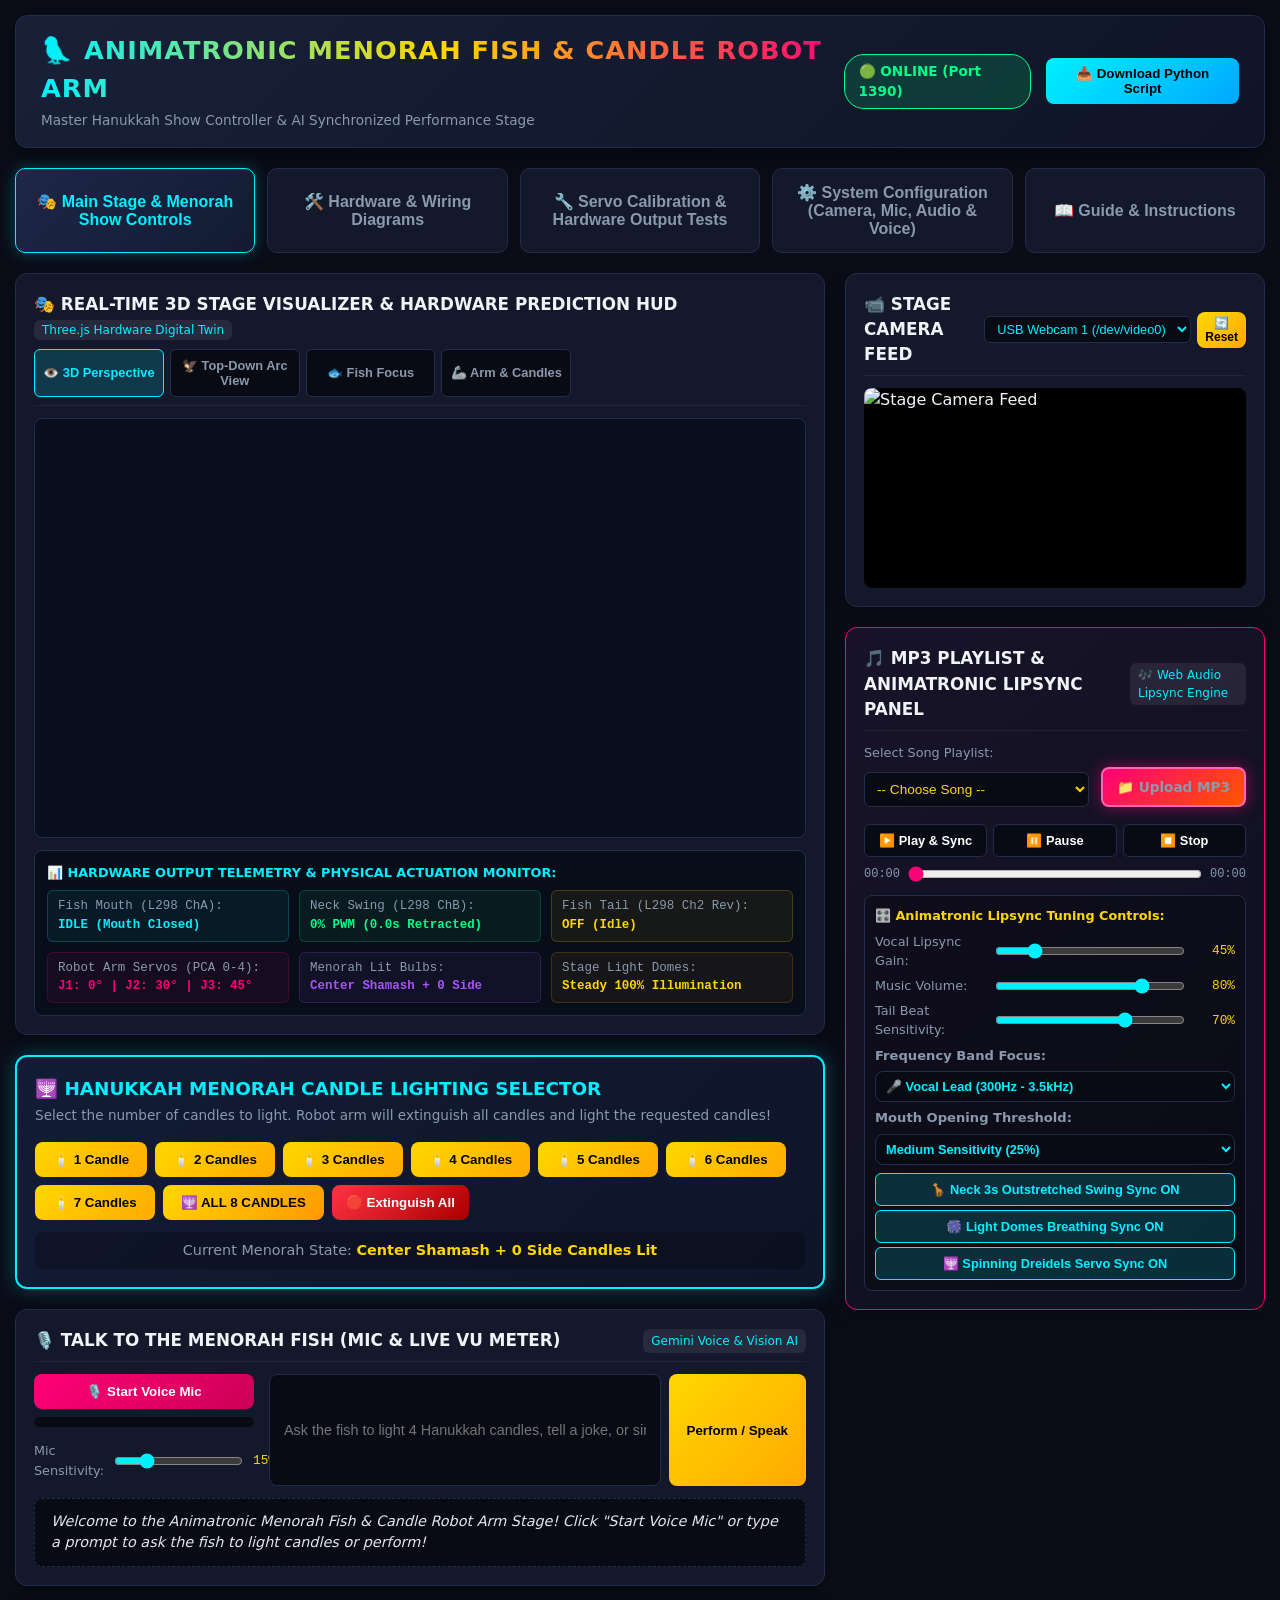
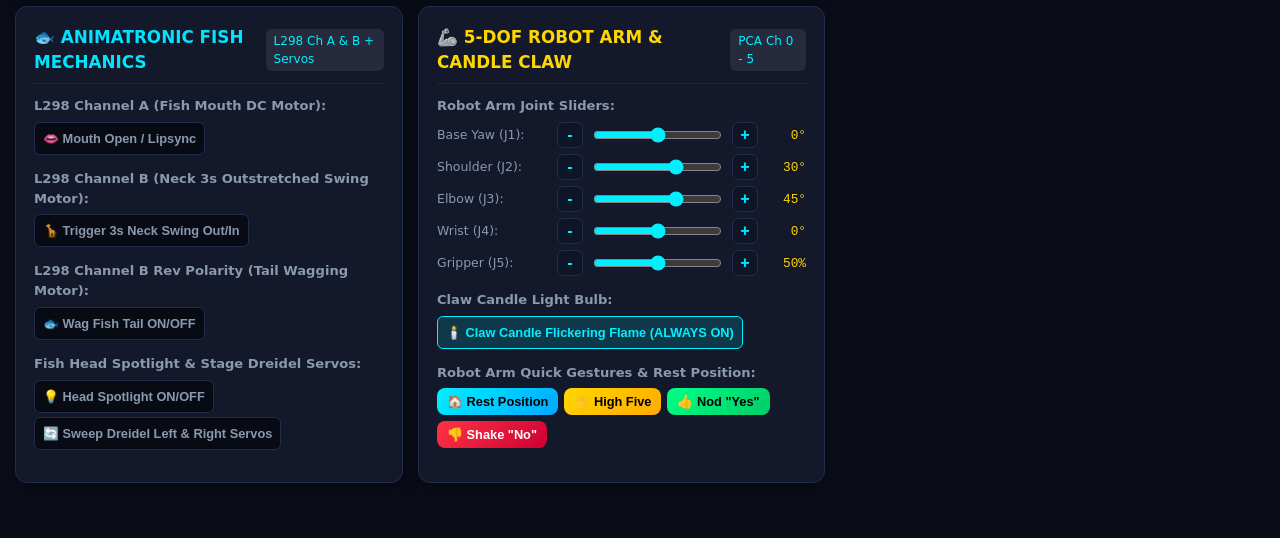
==== static/index.html @ ddaece54 "feat: add guide and instructions operating manual tab" ====
<!DOCTYPE html>
<html lang="en">
<head>
    <meta charset="UTF-8">
    <meta name="viewport" content="width=device-width, initial-scale=1.0">
    <title>🦜 Menorah Fish & Candle Lighting Robot Arm Master Control</title>
    <link rel="stylesheet" href="/style.css">
    <style>
:root {
    --bg-dark: #0a0d18;
    --card-bg: #13182b;
    --card-border: #232d4b;
    --text-main: #f0f4f8;
    --text-muted: #8a99ad;
    --accent-cyan: #00f0ff;
    --accent-magenta: #ff0077;
    --accent-yellow: #ffd700;
    --accent-green: #00ff88;
    --accent-red: #ff3344;
    --accent-purple: #a855f7;
    --font-family: 'Segoe UI', system-ui, -apple-system, sans-serif;
}

* {
    box-sizing: border-box;
    margin: 0;
    padding: 0;
}

body {
    background-color: var(--bg-dark);
    color: var(--text-main);
    font-family: var(--font-family);
    line-height: 1.5;
    padding: 15px;
    min-height: 100vh;
}

.app-header {
    display: flex;
    justify-content: space-between;
    align-items: center;
    background: linear-gradient(135deg, #182038, #0f1526);
    border: 1px solid var(--card-border);
    padding: 15px 25px;
    border-radius: 12px;
    margin-bottom: 20px;
    box-shadow: 0 8px 24px rgba(0,0,0,0.4);
}

.header-title h1 {
    font-size: 1.6rem;
    font-weight: 800;
    background: linear-gradient(90deg, var(--accent-cyan), var(--accent-yellow), var(--accent-magenta));
    -webkit-background-clip: text;
    -webkit-text-fill-color: transparent;
    letter-spacing: 1px;
}

.header-title .subtitle {
    font-size: 0.85rem;
    color: var(--text-muted);
}

.header-status {
    display: flex;
    align-items: center;
    gap: 15px;
}

.status-badge {
    background: rgba(0, 255, 136, 0.15);
    color: var(--accent-green);
    border: 1px solid var(--accent-green);
    padding: 6px 14px;
    border-radius: 20px;
    font-size: 0.85rem;
    font-weight: 600;
}

.btn-export {
    background: linear-gradient(135deg, var(--accent-cyan), #00a8ff);
    color: #000;
    border: none;
    padding: 8px 16px;
    border-radius: 8px;
    font-weight: 700;
    cursor: pointer;
    transition: transform 0.2s, box-shadow 0.2s;
}

.btn-export:hover {
    transform: translateY(-2px);
    box-shadow: 0 4px 15px rgba(0,240,255,0.4);
}

.main-layout {
    display: grid;
    grid-template-columns: 1fr 420px;
    gap: 20px;
}

@media (max-width: 1200px) {
    .main-layout {
        grid-template-columns: 1fr;
    }
}

.sync-switch-card, .canvas-card, .ai-performance-card, .panel-card {
    background: var(--card-bg);
    border: 1px solid var(--card-border);
    border-radius: 12px;
    padding: 18px;
    margin-bottom: 20px;
    box-shadow: 0 6px 18px rgba(0,0,0,0.3);
}

.card-header {
    display: flex;
    justify-content: space-between;
    align-items: center;
    margin-bottom: 12px;
    border-bottom: 1px solid rgba(255,255,255,0.06);
    padding-bottom: 8px;
}

.card-header h3 {
    font-size: 1.05rem;
    font-weight: 700;
}

.card-badge {
    font-size: 0.75rem;
    background: rgba(255,255,255,0.08);
    color: var(--accent-cyan);
    padding: 3px 8px;
    border-radius: 6px;
}

.parrots-controls-grid {
    display: grid;
    grid-template-columns: 1fr 1fr;
    gap: 15px;
    margin-bottom: 20px;
}

@media (max-width: 900px) {
    .parrots-controls-grid {
        grid-template-columns: 1fr;
    }
}

.mp3-lipsync-card {
    border: 1px solid var(--accent-magenta);
    background: linear-gradient(135deg, #181328, #0f1022);
}

.mp3-player-grid {
    display: grid;
    grid-template-columns: 1fr 1fr 1fr;
    gap: 15px;
    align-items: center;
}

@media (max-width: 900px) {
    .mp3-player-grid {
        grid-template-columns: 1fr;
    }
}

.playlist-select-group label {
    display: block;
    font-size: 0.8rem;
    color: var(--text-muted);
    margin-bottom: 5px;
}

.select-upload-row {
    display: flex;
    gap: 12px;
    align-items: center;
}

.song-dropdown {
    flex: 1;
    background: #080b14;
    color: var(--accent-yellow);
    border: 1px solid var(--card-border);
    padding: 8px;
    border-radius: 6px;
    font-size: 0.85rem;
}

.btn-upload {
    background: linear-gradient(135deg, #ff0077, #ff5500);
    color: #ffffff;
    border: 2px solid #ff66b3;
    padding: 12px 22px;
    border-radius: 8px;
    font-size: 1.05rem;
    font-weight: 800;
    cursor: pointer;
    white-space: nowrap;
    transition: transform 0.2s, box-shadow 0.2s, background 0.2s;
    box-shadow: 0 0 15px rgba(255, 0, 119, 0.5);
    display: inline-flex;
    align-items: center;
    gap: 8px;
}

.btn-upload:hover {
    background: linear-gradient(135deg, #ff3399, #ff7700);
    transform: translateY(-2px) scale(1.03);
    box-shadow: 0 0 25px rgba(255, 0, 119, 0.8);
}

.transport-btn-row {
    display: flex;
    gap: 6px;
    margin-bottom: 8px;
}

.btn-transport {
    flex: 1;
    background: #080b14;
    border: 1px solid var(--card-border);
    color: #fff;
    padding: 8px;
    border-radius: 6px;
    font-size: 0.8rem;
    font-weight: 700;
    cursor: pointer;
}

.btn-transport:hover {
    border-color: var(--accent-green);
    color: var(--accent-green);
}

.progress-row {
    display: flex;
    align-items: center;
    gap: 8px;
    font-size: 0.75rem;
    font-family: monospace;
    color: var(--text-muted);
}

.progress-bar {
    flex: 1;
    accent-color: var(--accent-magenta);
}

.sync-switch-card {
    border: 2px solid var(--accent-cyan);
    background: linear-gradient(135deg, #131c36, #0e1529);
    box-shadow: 0 0 20px rgba(0, 240, 255, 0.25);
}

.sync-switch-header {
    margin-bottom: 15px;
}

.sync-switch-header h3 {
    font-size: 1.15rem;
    color: var(--accent-cyan);
}

.sync-switch-info {
    font-size: 0.85rem;
    color: var(--text-muted);
}

.active-speaker-indicator {
    text-align: center;
    font-size: 0.9rem;
    margin-top: 10px;
    color: var(--text-muted);
    background: rgba(0,0,0,0.25);
    padding: 8px;
    border-radius: 8px;
}

.active-speaker-indicator strong {
    color: var(--accent-yellow);
}

.canvas-container {
    width: 100%;
    height: 380px;
    min-height: 360px;
    border-radius: 8px;
    overflow: hidden;
    background-color: #000;
    position: relative;
    border: 1px solid var(--card-border);
}

.canvas-container canvas {
    width: 100% !important;
    height: 100% !important;
    display: block;
}

.ai-controls-grid {
    display: grid;
    grid-template-columns: 220px 1fr;
    gap: 15px;
    margin-bottom: 12px;
}

@media (max-width: 768px) {
    .ai-controls-grid {
        grid-template-columns: 1fr;
    }
}

.mic-section {
    display: flex;
    flex-direction: column;
    gap: 8px;
}

.btn-primary {
    background: linear-gradient(135deg, var(--accent-magenta), #cc0055);
    color: #fff;
    border: none;
    padding: 10px 14px;
    border-radius: 8px;
    font-weight: 700;
    cursor: pointer;
    transition: opacity 0.2s;
}

.btn-primary:hover {
    opacity: 0.9;
}

.mic-vu-bar {
    width: 100%;
    height: 10px;
    background: #080b14;
    border-radius: 5px;
    overflow: hidden;
}

.vu-fill {
    width: 0%;
    height: 100%;
    background: linear-gradient(90deg, var(--accent-green), var(--accent-yellow), var(--accent-red));
    transition: width 0.05s linear;
}

.chat-input-group {
    display: flex;
    gap: 8px;
}

.chat-input {
    flex: 1;
    background: #080b14;
    border: 1px solid var(--card-border);
    color: #fff;
    padding: 10px 14px;
    border-radius: 8px;
    font-size: 0.9rem;
}

.chat-input:focus {
    outline: none;
    border-color: var(--accent-cyan);
}

.btn-action {
    background: linear-gradient(135deg, var(--accent-yellow), #ffaa00);
    color: #000;
    border: none;
    padding: 10px 18px;
    border-radius: 8px;
    font-weight: 800;
    cursor: pointer;
}

.ai-response-box {
    background: #080b14;
    border: 1px dashed var(--card-border);
    padding: 12px 16px;
    border-radius: 8px;
    font-size: 0.9rem;
    min-height: 55px;
    color: #e0e6ed;
}

.source-select {
    background: #080b14;
    color: var(--accent-cyan);
    border: 1px solid var(--card-border);
    padding: 4px 8px;
    border-radius: 6px;
    font-size: 0.8rem;
}

.camera-preview {
    width: 100%;
    height: 200px;
    background: #000;
    border-radius: 8px;
    overflow: hidden;
}

.camera-preview img {
    width: 100%;
    height: 100%;
    object-fit: cover;
}

.control-group {
    margin-bottom: 14px;
}

.control-group label {
    display: block;
    font-size: 0.82rem;
    font-weight: 700;
    color: var(--text-muted);
    margin-bottom: 6px;
}

.btn-group {
    display: flex;
    gap: 6px;
}

.btn-toggle {
    flex: 1;
    background: #080b14;
    border: 1px solid var(--card-border);
    color: var(--text-muted);
    padding: 8px;
    border-radius: 6px;
    font-size: 0.8rem;
    font-weight: 700;
    cursor: pointer;
    transition: all 0.2s;
}

.btn-toggle.active {
    background: rgba(0, 240, 255, 0.15);
    border-color: var(--accent-cyan);
    color: var(--accent-cyan);
}

.slider-row {
    display: flex;
    align-items: center;
    gap: 10px;
    font-size: 0.8rem;
    margin-bottom: 6px;
}

.slider-row span:first-child {
    width: 110px;
    color: var(--text-muted);
}

.slider-row input[type="range"] {
    flex: 1;
    accent-color: var(--accent-cyan);
}

.slider-row span:last-child {
    width: 40px;
    text-align: right;
    font-family: monospace;
    color: var(--accent-yellow);
}

.small-bird-box {
    background: #080b14;
    border: 1px solid var(--card-border);
    border-radius: 8px;
    padding: 10px;
    display: flex;
    flex-direction: column;
    gap: 6px;
}

.small-bird-box h4 {
    font-size: 0.8rem;
    color: var(--accent-yellow);
    text-align: center;
}

.nav-tabs-bar {
    display: flex;
    gap: 12px;
    margin-bottom: 20px;
    width: 100%;
}

.nav-tab-btn {
    flex: 1;
    background: #13182b;
    border: 1px solid var(--card-border);
    color: var(--text-muted);
    padding: 14px 20px;
    border-radius: 10px;
    font-size: 1.0rem;
    font-weight: 800;
    cursor: pointer;
    transition: all 0.3s;
    text-align: center;
}

.nav-tab-btn.active {
    background: linear-gradient(135deg, #1d2747, #131b33);
    border-color: var(--accent-cyan);
    color: var(--accent-cyan);
    box-shadow: 0 0 15px rgba(0, 240, 255, 0.25);
}

.nav-tab-btn:hover {
    border-color: var(--accent-cyan);
    color: #fff;
}

.config-grid {
    display: grid;
    grid-template-columns: 1fr 1fr;
    gap: 20px;
}

@media (max-width: 900px) {
    .config-grid {
        grid-template-columns: 1fr;
    }
}

.config-card {
    border: 1px solid #2d3b66;
    background: linear-gradient(135deg, #13182b, #0c101d);
}

.config-select {
    width: 100%;
    background: #080b14;
    color: var(--accent-cyan);
    border: 1px solid var(--card-border);
    padding: 10px 14px;
    border-radius: 8px;
    font-size: 0.9rem;
    font-weight: 600;
}

.btn-step {
    background: #0d1527;
    border: 1px solid var(--card-border);
    color: var(--accent-cyan);
    width: 26px;
    height: 26px;
    border-radius: 6px;
    font-weight: 800;
    font-size: 1rem;
    line-height: 1;
    cursor: pointer;
    display: inline-flex;
    align-items: center;
    justify-content: center;
    user-select: none;
    transition: all 0.15s;
    flex-shrink: 0;
}

.btn-step:hover {
    background: var(--accent-cyan);
    color: #000;
    box-shadow: 0 0 8px var(--accent-cyan);
}
    </style>
    <!-- Three.js & OrbitControls -->
    <script src="/lib/three.min.js"></script>
    <script src="/lib/OrbitControls.js"></script>
    <script>
        function switchTab(targetTabId) {
            if (!targetTabId) return;
            var panes = document.querySelectorAll('.tab-pane');
            for (var i = 0; i < panes.length; i++) {
                panes[i].style.display = 'none';
                panes[i].classList.remove('active');
            }
            var btns = document.querySelectorAll('.nav-tab-btn');
            for (var j = 0; j < btns.length; j++) {
                btns[j].classList.remove('active');
            }
            var targetPane = document.getElementById(targetTabId);
            if (targetPane) {
                targetPane.style.display = 'block';
                targetPane.classList.add('active');
            }
            var matchingBtns = document.querySelectorAll('.nav-tab-btn[data-tab="' + targetTabId + '"]');
            for (var k = 0; k < matchingBtns.length; k++) {
                matchingBtns[k].classList.add('active');
            }
            if (targetTabId === 'tabWiring' && typeof initWiringDiagramEngine === 'function') {
                initWiringDiagramEngine();
            } else if (targetTabId === 'tabConfig' && typeof populateMediaDevices === 'function') {
                populateMediaDevices();
            } else if (targetTabId === 'tabStage' && typeof window.visualizer !== 'undefined' && window.visualizer && typeof window.visualizer.onWindowResize === 'function') {
                window.visualizer.onWindowResize();
            }
        }
    </script>
</head>
<body>
    <div class="app-container">
        <!-- Header Bar -->
        <header class="app-header">
            <div class="header-title">
                <h1>🦜 ANIMATRONIC MENORAH FISH & CANDLE ROBOT ARM</h1>
                <span class="subtitle">Master Hanukkah Show Controller & AI Synchronized Performance Stage</span>
            </div>
            <div class="header-status">
                <span class="status-badge" id="systemStatus">🟢 ONLINE (Port 1390)</span>
                <button class="btn-export" id="btnExportCode">📥 Download Python Script</button>
            </div>
        </header>

        <!-- Navigation Tab Bar -->
        <nav class="nav-tabs-bar">
            <button class="nav-tab-btn active" id="tabBtnStage" data-tab="tabStage" onclick="switchTab('tabStage')">🎭 Main Stage & Menorah Show Controls</button>
            <button class="nav-tab-btn" id="tabBtnWiring" data-tab="tabWiring" onclick="switchTab('tabWiring')">🛠️ Hardware & Wiring Diagrams</button>
            <button class="nav-tab-btn" id="tabBtnCalib" data-tab="tabCalib" onclick="switchTab('tabCalib')">🔧 Servo Calibration & Hardware Output Tests</button>
            <button class="nav-tab-btn" id="tabBtnConfig" data-tab="tabConfig" onclick="switchTab('tabConfig')">⚙️ System Configuration (Camera, Mic, Audio & Voice)</button>
            <button class="nav-tab-btn" id="tabBtnInstructions" data-tab="tabInstructions" onclick="switchTab('tabInstructions')">📖 Guide & Instructions</button>
        </nav>

        <!-- Tab 1: Main Stage & Show Controls Pane -->
        <div id="tabStage" class="tab-pane active">
            <div class="main-layout">
                <!-- Left Side: 3D Stage & Menorah Lighting Controls -->
                <div class="stage-section">
                    <!-- 3D Stage Visualizer & Hardware Telemetry HUD (TOP OF PAGE) -->
                    <div class="canvas-card">
                        <div class="card-header" style="flex-wrap: wrap; gap: 8px;">
                            <div>
                                <h3>🎭 REAL-TIME 3D STAGE VISUALIZER & HARDWARE PREDICTION HUD</h3>
                                <span class="card-badge">Three.js Hardware Digital Twin</span>
                            </div>
                            <!-- Camera Preset Buttons -->
                            <div class="btn-group">
                                <button class="btn-toggle active" id="btnCamViewDefault">👁️ 3D Perspective</button>
                                <button class="btn-toggle" id="btnCamViewTop">🦅 Top-Down Arc View</button>
                                <button class="btn-toggle" id="btnCamViewFish">🐟 Fish Focus</button>
                                <button class="btn-toggle" id="btnCamViewArm">🦾 Arm & Candles</button>
                            </div>
                        </div>
                        <div id="stage3dContainer" class="canvas-container" style="width: 100%; min-height: 420px; height: 420px; background: #0a0f1d; border-radius: 8px; overflow: hidden; position: relative;"></div>

                        <!-- Real-Time Hardware Signal Telemetry HUD Panel -->
                        <div style="margin-top: 12px; padding: 12px; background: #080d1a; border: 1px solid var(--card-border); border-radius: 8px;">
                            <div style="font-size: 0.8rem; font-weight: bold; color: var(--accent-cyan); margin-bottom: 8px;">
                                📊 HARDWARE OUTPUT TELEMETRY & PHYSICAL ACTUATION MONITOR:
                            </div>
                            <div style="display: grid; grid-template-columns: repeat(auto-fit, minmax(180px, 1fr)); gap: 10px; font-size: 0.78rem; font-family: monospace;">
                                <div style="background: rgba(0, 240, 255, 0.06); padding: 6px 10px; border-radius: 6px; border: 1px solid rgba(0,240,255,0.2);">
                                    <span style="color:var(--text-muted);">Fish Mouth (L298 ChA):</span><br>
                                    <strong id="hudMouthText" style="color:var(--accent-cyan);">IDLE (Mouth Closed)</strong>
                                </div>
                                <div style="background: rgba(0, 255, 136, 0.06); padding: 6px 10px; border-radius: 6px; border: 1px solid rgba(0,255,136,0.2);">
                                    <span style="color:var(--text-muted);">Neck Swing (L298 ChB):</span><br>
                                    <strong id="hudNeckText" style="color:var(--accent-green);">0% PWM (0.0s Retracted)</strong>
                                </div>
                                <div style="background: rgba(255, 215, 0, 0.06); padding: 6px 10px; border-radius: 6px; border: 1px solid rgba(255,215,0,0.2);">
                                    <span style="color:var(--text-muted);">Fish Tail (L298 Ch2 Rev):</span><br>
                                    <strong id="hudTailText" style="color:var(--accent-yellow);">OFF (Idle)</strong>
                                </div>
                                <div style="background: rgba(255, 0, 119, 0.06); padding: 6px 10px; border-radius: 6px; border: 1px solid rgba(255,0,119,0.2);">
                                    <span style="color:var(--text-muted);">Robot Arm Servos (PCA 0-4):</span><br>
                                    <strong id="hudArmText" style="color:var(--accent-magenta);">J1: 0° | J2: 30° | J3: 45°</strong>
                                </div>
                                <div style="background: rgba(168, 85, 247, 0.06); padding: 6px 10px; border-radius: 6px; border: 1px solid rgba(168,85,247,0.2);">
                                    <span style="color:var(--text-muted);">Menorah Lit Bulbs:</span><br>
                                    <strong id="hudMenorahText" style="color:var(--accent-purple);">Center Shamash + 0 Side</strong>
                                </div>
                                <div style="background: rgba(255, 153, 0, 0.06); padding: 6px 10px; border-radius: 6px; border: 1px solid rgba(255,153,0,0.2);">
                                    <span style="color:var(--text-muted);">Stage Light Domes:</span><br>
                                    <strong id="hudDomesText" style="color:var(--accent-yellow);">Steady 100% Illumination</strong>
                                </div>
                            </div>
                        </div>
                    </div>

                    <!-- MENORAH CANDLE LIGHTING QUICK SELECTOR CARD -->
                    <div class="sync-switch-card">
                        <div class="sync-switch-header">
                            <h3>🕎 HANUKKAH MENORAH CANDLE LIGHTING SELECTOR</h3>
                            <span class="sync-switch-info">Select the number of candles to light. Robot arm will extinguish all candles and light the requested candles!</span>
                        </div>
                        
                        <div class="btn-group" style="flex-wrap: wrap; gap: 8px; margin: 12px 0;">
                            <button class="btn-action btn-light-candle" data-count="1">🕯️ 1 Candle</button>
                            <button class="btn-action btn-light-candle" data-count="2">🕯️ 2 Candles</button>
                            <button class="btn-action btn-light-candle" data-count="3">🕯️ 3 Candles</button>
                            <button class="btn-action btn-light-candle" data-count="4">🕯️ 4 Candles</button>
                            <button class="btn-action btn-light-candle" data-count="5">🕯️ 5 Candles</button>
                            <button class="btn-action btn-light-candle" data-count="6">🕯️ 6 Candles</button>
                            <button class="btn-action btn-light-candle" data-count="7">🕯️ 7 Candles</button>
                            <button class="btn-action btn-light-candle" data-count="8" style="background: linear-gradient(135deg, var(--accent-yellow), #ff9900);">🕎 ALL 8 CANDLES</button>
                            <button class="btn-primary btn-light-candle" data-count="0" style="background: linear-gradient(135deg, var(--accent-red), #aa0000);">🛑 Extinguish All</button>
                        </div>
                        <div class="active-speaker-indicator">
                            Current Menorah State: <strong id="menorahStatusText">Center Shamash + 0 Side Candles Lit</strong>
                        </div>
                    </div>

                    <!-- AI Voice Microphone, Live VU Meter & Talk to Fish -->
                    <div class="ai-performance-card">
                        <div class="card-header">
                            <h3>🎙️ TALK TO THE MENORAH FISH (MIC & LIVE VU METER)</h3>
                            <span class="card-badge">Gemini Voice & Vision AI</span>
                        </div>
                        
                        <div class="ai-controls-grid">
                            <div class="mic-section">
                                <button class="btn-primary" id="btnMicToggle">🎙️ Start Voice Mic</button>
                                <div class="mic-vu-bar">
                                    <div class="vu-fill" id="vuFill"></div>
                                </div>
                                <div class="slider-row" style="margin-top: 6px;">
                                    <span>Mic Sensitivity:</span>
                                    <input type="range" min="5" max="50" value="15" id="micSensitivitySlider">
                                    <span id="micSensitivityVal">15%</span>
                                </div>
                            </div>

                            <div class="chat-input-group">
                                <input type="text" id="aiPromptInput" placeholder="Ask the fish to light 4 Hanukkah candles, tell a joke, or sing..." class="chat-input">
                                <button class="btn-action" id="btnSendChat">Perform / Speak</button>
                            </div>
                        </div>

                        <div class="ai-response-box" id="aiResponseBox">
                            <em>Welcome to the Animatronic Menorah Fish & Candle Robot Arm Stage! Click "Start Voice Mic" or type a prompt to ask the fish to light candles or perform!</em>
                        </div>
                    </div>

                    <!-- Fish & Robot Arm Controls Side-by-Side Grid -->
                    <div class="parrots-controls-grid">
                        <!-- Animatronic Fish Controls -->
                        <div class="panel-card parrot-card">
                            <div class="card-header">
                                <h3 style="color:#00e5ff;">🐟 ANIMATRONIC FISH MECHANICS</h3>
                                <span class="card-badge">L298 Ch A & B + Servos</span>
                            </div>

                            <div class="control-group">
                                <label>L298 Channel A (Fish Mouth DC Motor):</label>
                                <button class="btn-toggle" id="btnFishMouth">👄 Mouth Open / Lipsync</button>
                            </div>

                            <div class="control-group">
                                <label>L298 Channel B (Neck 3s Outstretched Swing Motor):</label>
                                <button class="btn-toggle" id="btnFishNeckSwing">🦒 Trigger 3s Neck Swing Out/In</button>
                            </div>

                            <div class="control-group">
                                <label>L298 Channel B Rev Polarity (Tail Wagging Motor):</label>
                                <button class="btn-toggle" id="btnFishTailWag">🐟 Wag Fish Tail ON/OFF</button>
                            </div>

                            <div class="control-group">
                                <label>Fish Head Spotlight & Stage Dreidel Servos:</label>
                                <button class="btn-toggle" id="btnFishSpotlight">💡 Head Spotlight ON/OFF</button>
                                <button class="btn-toggle" id="btnDreidelsSweep" style="margin-top:4px;">🔄 Sweep Dreidel Left & Right Servos</button>
                            </div>
                        </div>

                        <!-- 5-DOF Robot Arm Controls -->
                        <div class="panel-card parrot-card">
                            <div class="card-header">
                                <h3 style="color:#ffd700;">🦾 5-DOF ROBOT ARM & CANDLE CLAW</h3>
                                <span class="card-badge">PCA Ch 0 - 5</span>
                            </div>

                            <div class="control-group">
                                <label>Robot Arm Joint Sliders:</label>
                                <div class="slider-row">
                                    <span style="font-size:0.78rem;">Base Yaw (J1):</span>
                                    <button class="btn-step" onclick="adjustOffset('armJ1', -1)">-</button>
                                    <input type="range" min="-90" max="90" value="0" id="armJ1">
                                    <button class="btn-step" onclick="adjustOffset('armJ1', 1)">+</button>
                                    <span id="armJ1Val" style="width:38px; text-align:right;">0°</span>
                                </div>
                                <div class="slider-row">
                                    <span style="font-size:0.78rem;">Shoulder (J2):</span>
                                    <button class="btn-step" onclick="adjustOffset('armJ2', -1)">-</button>
                                    <input type="range" min="-90" max="90" value="30" id="armJ2">
                                    <button class="btn-step" onclick="adjustOffset('armJ2', 1)">+</button>
                                    <span id="armJ2Val" style="width:38px; text-align:right;">30°</span>
                                </div>
                                <div class="slider-row">
                                    <span style="font-size:0.78rem;">Elbow (J3):</span>
                                    <button class="btn-step" onclick="adjustOffset('armJ3', -1)">-</button>
                                    <input type="range" min="-135" max="135" value="45" id="armJ3">
                                    <button class="btn-step" onclick="adjustOffset('armJ3', 1)">+</button>
                                    <span id="armJ3Val" style="width:38px; text-align:right;">45°</span>
                                </div>
                                <div class="slider-row">
                                    <span style="font-size:0.78rem;">Wrist (J4):</span>
                                    <button class="btn-step" onclick="adjustOffset('armJ4', -1)">-</button>
                                    <input type="range" min="-90" max="90" value="0" id="armJ4">
                                    <button class="btn-step" onclick="adjustOffset('armJ4', 1)">+</button>
                                    <span id="armJ4Val" style="width:38px; text-align:right;">0°</span>
                                </div>
                                <div class="slider-row">
                                    <span style="font-size:0.78rem;">Gripper (J5):</span>
                                    <button class="btn-step" onclick="adjustOffset('armJ5', -1)">-</button>
                                    <input type="range" min="0" max="100" value="50" id="armJ5">
                                    <button class="btn-step" onclick="adjustOffset('armJ5', 1)">+</button>
                                    <span id="armJ5Val" style="width:38px; text-align:right;">50%</span>
                                </div>
                            </div>

                            <div class="control-group">
                                <label>Claw Candle Light Bulb:</label>
                                <button class="btn-toggle active" id="btnClawCandle">🕯️ Claw Candle Flickering Flame (ALWAYS ON)</button>
                            </div>

                            <div class="control-group" style="margin-top: 10px;">
                                <label>Robot Arm Quick Gestures & Rest Position:</label>
                                <div class="btn-group" style="flex-wrap: wrap; gap: 6px;">
                                    <button class="btn-action btn-arm-gesture" data-action="rest" style="background: linear-gradient(135deg, var(--accent-cyan), #00a8ff); color: #000; padding: 6px 10px; font-size: 0.8rem;">🏠 Rest Position</button>
                                    <button class="btn-action btn-arm-gesture" data-action="high_five" style="background: linear-gradient(135deg, var(--accent-yellow), #ffaa00); color: #000; padding: 6px 10px; font-size: 0.8rem;">✋ High Five</button>
                                    <button class="btn-action btn-arm-gesture" data-action="yes" style="background: linear-gradient(135deg, var(--accent-green), #00cc66); color: #000; padding: 6px 10px; font-size: 0.8rem;">👍 Nod "Yes"</button>
                                    <button class="btn-action btn-arm-gesture" data-action="no" style="background: linear-gradient(135deg, var(--accent-red), #cc0033); color: #fff; padding: 6px 10px; font-size: 0.8rem;">👎 Shake "No"</button>
                                </div>
                            </div>
                        </div>
                    </div>
                </div>

                <!-- Right Side: Camera & MP3 Lipsync Controls Under Video Window -->
                <div class="controls-section">
                    <div class="panel-card">
                        <div class="card-header">
                            <h3>📹 STAGE CAMERA FEED</h3>
                            <div style="display:flex; gap:6px; align-items:center;">
                                <select id="camSourceSelect" class="source-select">
                                    <option value="usb">USB Webcam 1 (/dev/video0)</option>
                                    <option value="1">USB Webcam 2 (/dev/video1)</option>
                                    <option value="csi">Raspberry Pi CSI Camera</option>
                                    <option value="virtual">Virtual Stage Feed</option>
                                </select>
                                <button class="btn-action" id="btnResetCam" style="padding:4px 8px; font-size:0.75rem;">🔄 Reset</button>
                            </div>
                        </div>
                        <div class="camera-preview">
                            <img id="camFeed" src="/api/camera/frame" alt="Stage Camera Feed">
                        </div>
                    </div>

                    <!-- MP3 SONG PLAYLIST & ANIMATRONIC LIPSYNC CONTROLS (UNDER VIDEO WINDOW) -->
                    <div class="panel-card mp3-lipsync-card">
                        <div class="card-header">
                            <h3>🎵 MP3 PLAYLIST & ANIMATRONIC LIPSYNC PANEL</h3>
                            <span class="card-badge" id="lipsyncBadge">🎶 Web Audio Lipsync Engine</span>
                        </div>

                        <div style="display:flex; flex-direction:column; gap:12px;">
                            <div class="playlist-select-group">
                                <label for="songSelect">Select Song Playlist:</label>
                                <div class="select-upload-row">
                                    <select id="songSelect" class="song-dropdown">
                                        <option value="">-- Choose Song --</option>
                                    </select>
                                    <label for="fileUploadInput" class="btn-upload" style="padding:8px 14px; font-size:0.85rem;">
                                        📁 Upload MP3
                                        <input type="file" id="fileUploadInput" accept="audio/*" style="display:none;">
                                    </label>
                                </div>
                            </div>

                            <div class="player-controls-group">
                                <div class="transport-btn-row">
                                    <button class="btn-transport" id="btnSongPlay">▶️ Play & Sync</button>
                                    <button class="btn-transport" id="btnSongPause">⏸️ Pause</button>
                                    <button class="btn-transport" id="btnSongStop">⏹️ Stop</button>
                                </div>

                                <div class="progress-row">
                                    <span id="currTimeText">00:00</span>
                                    <input type="range" min="0" max="100" value="0" id="songProgressBar" class="progress-bar">
                                    <span id="durTimeText">00:00</span>
                                </div>
                            </div>

                            <!-- Expanded Animatronic Lipsync Tuning Controls -->
                            <div class="lipsync-settings-group" style="background: rgba(0,0,0,0.3); padding:10px; border-radius:8px; border: 1px solid var(--card-border);">
                                <label style="font-size:0.8rem; font-weight:bold; color:var(--accent-yellow); margin-bottom:6px; display:block;">🎛️ Animatronic Lipsync Tuning Controls:</label>
                                <div class="slider-row">
                                    <span>Vocal Lipsync Gain:</span>
                                    <input type="range" min="10" max="200" value="45" id="lipsyncGainSlider">
                                    <span id="lipsyncGainVal">45%</span>
                                </div>
                                <div class="slider-row">
                                    <span>Music Volume:</span>
                                    <input type="range" min="0" max="100" value="80" id="songVolumeSlider">
                                    <span id="songVolumeVal">80%</span>
                                </div>
                                <div class="slider-row">
                                    <span>Tail Beat Sensitivity:</span>
                                    <input type="range" min="0" max="100" value="70" id="tailPulseGainSlider">
                                    <span id="tailPulseGainVal">70%</span>
                                </div>
                                <div class="control-group" style="margin-top:6px; margin-bottom:6px;">
                                    <label>Frequency Band Focus:</label>
                                    <select id="lipsyncBandSelect" class="config-select" style="padding:6px; font-size:0.8rem;">
                                        <option value="vocal" selected>🎤 Vocal Lead (300Hz - 3.5kHz)</option>
                                        <option value="full">🌐 Full Spectrum (50Hz - 8kHz)</option>
                                        <option value="bass">🥁 Bass Beats (40Hz - 250Hz)</option>
                                    </select>
                                </div>
                                <div class="control-group" style="margin-top:6px; margin-bottom:6px;">
                                    <label>Mouth Opening Threshold:</label>
                                    <select id="lipsyncThreshSelect" class="config-select" style="padding:6px; font-size:0.8rem;">
                                        <option value="25" selected>Medium Sensitivity (25%)</option>
                                        <option value="10">Low Threshold / Sensitive (10%)</option>
                                        <option value="45">High Threshold / Loud Only (45%)</option>
                                    </select>
                                </div>
                                <div style="display:flex; flex-direction:column; gap:4px; margin-top:8px;">
                                    <button class="btn-toggle active" id="btnAutoNeckSwing">🦒 Neck 3s Outstretched Swing Sync ON</button>
                                    <button class="btn-toggle active" id="btnAutoDomeBreathing">🎆 Light Domes Breathing Sync ON</button>
                                    <button class="btn-toggle active" id="btnAutoDreidelsSpin">🕎 Spinning Dreidels Servo Sync ON</button>
                                </div>
                            </div>
                        </div>
                    </div>
                </div>
            </div>
        </div>

        <!-- Tab 2: Hardware & Wiring Diagrams Pane -->
        <div id="tabWiring" class="tab-pane" style="display: none;">
            <div class="sync-switch-card" style="border-color: var(--accent-cyan); background: linear-gradient(135deg, #101a33, #080f22); margin-bottom: 20px;">
                <div class="card-header" style="border:none; flex-wrap: wrap; gap: 10px;">
                    <div>
                        <h3 style="color: var(--accent-cyan); font-size: 1.3rem;">🔌 MASTER HARDWARE WIRING DIAGRAM & GPIO PINOUT SCHEMATIC</h3>
                        <span class="sync-switch-info">Interactive schematic for Raspberry Pi 4/5, PCA9685 16-Ch PWM Servo Kit, L298N Motor Drivers, Relays & Power Rails</span>
                    </div>
                    <div style="display: flex; gap: 8px; flex-wrap: wrap;">
                        <button class="btn-export" id="btnDownloadPdf" style="background: linear-gradient(135deg, var(--accent-yellow), #ff9900); color: #000;">📄 Save PDF Schematic</button>
                        <button class="btn-export" id="btnDownloadCsv" style="background: linear-gradient(135deg, var(--accent-green), #00cc66); color: #000;">📊 Export CSV Spreadsheet</button>
                        <button class="btn-export" id="btnDownloadSvg" style="background: linear-gradient(135deg, var(--accent-cyan), #0088ff); color: #000;">📥 Export SVG Diagram</button>
                    </div>
                </div>

                <div class="wiring-toolbar">
                    <div class="wire-filter-group">
                        <span class="filter-label">Filter Subsystem:</span>
                        <button class="wire-filter-btn active" data-filter="all">🌐 All Wires</button>
                        <button class="wire-filter-btn" data-filter="power">⚡ Power & Common GND</button>
                        <button class="wire-filter-btn" data-filter="i2c">📡 I2C / PCA9685</button>
                        <button class="wire-filter-btn" data-filter="l298">⚙️ L298N Motor Drivers</button>
                        <button class="wire-filter-btn" data-filter="relays">🐥 Relays & Motors</button>
                        <button class="wire-filter-btn" data-filter="servos">🔄 Servos & Spotlights</button>
                    </div>
                    <div class="search-pin-group">
                        <input type="text" id="pinSearchInput" placeholder="🔍 Search Pin #, GPIO or Component (e.g. GPIO 18, L298, Ch 0)..." class="chat-input" style="padding: 8px 12px; font-size: 0.85rem;">
                    </div>
                </div>
            </div>

            <!-- Visual SVG Diagram Card -->
            <div class="panel-card" style="padding: 15px; overflow-x: auto; position: relative;">
                <div class="card-header">
                    <h3>⚡ INTERACTIVE HARDWARE CIRCUIT SCHEMATIC</h3>
                    <span class="card-badge" id="wireFilterBadge">Showing All Connections</span>
                </div>
                <div id="svgContainer" class="svg-schematic-wrapper">
                    <svg id="wiringSvg" viewBox="0 0 1350 920" xmlns="http://www.w3.org/2000/svg" style="width: 100%; min-width: 1000px; height: auto; background: #060913; border-radius: 8px;">
                        <defs>
                            <filter id="glowCyan" x="-20%" y="-20%" width="140%" height="140%">
                                <feGaussianBlur stdDeviation="3" result="blur" />
                                <feMerge>
                                    <feMergeNode in="blur" />
                                    <feMergeNode in="SourceGraphic" />
                                </feMerge>
                            </filter>
                            <filter id="glowYellow" x="-20%" y="-20%" width="140%" height="140%">
                                <feGaussianBlur stdDeviation="3" result="blur" />
                                <feMerge>
                                    <feMergeNode in="blur" />
                                    <feMergeNode in="SourceGraphic" />
                                </feMerge>
                            </filter>
                        </defs>

                        <!-- GRID BACKGROUND -->
                        <pattern id="gridPattern" width="30" height="30" patternUnits="userSpaceOnUse">
                            <path d="M 30 0 L 0 0 0 30" fill="none" stroke="rgba(255,255,255,0.03)" stroke-width="1" />
                        </pattern>
                        <rect width="100%" height="100%" fill="url(#gridPattern)" />

                        <!-- 1. POWER SUPPLY MODULE -->
                        <g id="modPower">
                            <rect x="40" y="30" width="280" height="130" rx="10" fill="#141c2e" stroke="#ff3344" stroke-width="2" />
                            <rect x="40" y="30" width="280" height="30" rx="10" fill="#ff3344" opacity="0.2" />
                            <text x="180" y="52" fill="#ff5566" font-weight="bold" font-size="14" text-anchor="middle">🔋 MAIN DUAL POWER SUPPLY</text>
                            <rect x="60" y="80" width="110" height="35" rx="5" fill="#1f0f13" stroke="#ff3344" />
                            <text x="115" y="102" fill="#ff8899" font-size="11" font-weight="bold" text-anchor="middle">+5V / +6V 12A (Servos)</text>
                            <rect x="190" y="80" width="110" height="35" rx="5" fill="#0f1923" stroke="#00f0ff" />
                            <text x="245" y="102" fill="#00f0ff" font-size="11" font-weight="bold" text-anchor="middle">+5V 3A (Raspberry Pi)</text>
                            <rect x="125" y="125" width="110" height="25" rx="4" fill="#111" stroke="#aaaaaa" />
                            <text x="180" y="142" fill="#ffffff" font-size="10" font-weight="bold" text-anchor="middle">⚡ COMMON GND BUS</text>
                        </g>

                        <!-- 2. RASPBERRY PI 40-PIN HEADER BLOCK -->
                        <g id="modPi">
                            <rect x="40" y="190" width="300" height="690" rx="12" fill="#0e1828" stroke="#00f0ff" stroke-width="2" />
                            <rect x="40" y="190" width="300" height="36" rx="12" fill="#00f0ff" opacity="0.2" />
                            <text x="190" y="214" fill="#00f0ff" font-weight="bold" font-size="15" text-anchor="middle">🍓 RASPBERRY PI 40-PIN GPIO HEADER</text>
                            
                            <rect x="55" y="240" width="125" height="26" rx="4" fill="#1a233a" stroke="#ffaa00" />
                            <text x="117" y="257" fill="#ffaa00" font-size="10" font-weight="bold" text-anchor="middle">Pin 1: 3.3V Power</text>
                            <rect x="195" y="240" width="130" height="26" rx="4" fill="#2a141a" stroke="#ff3344" />
                            <text x="260" y="257" fill="#ff5566" font-size="10" font-weight="bold" text-anchor="middle">Pin 2: 5V Power</text>

                            <rect x="55" y="272" width="125" height="26" rx="4" fill="#002b3d" stroke="#00f0ff" class="pin-box" data-pin="3" />
                            <text x="117" y="289" fill="#00f0ff" font-size="10" font-weight="bold" text-anchor="middle">Pin 3: GPIO 2 (SDA1)</text>
                            <rect x="195" y="272" width="130" height="26" rx="4" fill="#2a141a" stroke="#ff3344" />
                            <text x="260" y="289" fill="#ff5566" font-size="10" font-weight="bold" text-anchor="middle">Pin 4: 5V Power</text>

                            <rect x="55" y="304" width="125" height="26" rx="4" fill="#002b3d" stroke="#00f0ff" class="pin-box" data-pin="5" />
                            <text x="117" y="321" fill="#00f0ff" font-size="10" font-weight="bold" text-anchor="middle">Pin 5: GPIO 3 (SCL1)</text>
                            <rect x="195" y="304" width="130" height="26" rx="4" fill="#181818" stroke="#aaaaaa" class="pin-box" data-pin="6" />
                            <text x="260" y="321" fill="#cccccc" font-size="10" font-weight="bold" text-anchor="middle">Pin 6: Ground (GND)</text>

                            <rect x="55" y="336" width="125" height="26" rx="4" fill="#290022" stroke="#ff00cc" class="pin-box" data-pin="12" />
                            <text x="117" y="353" fill="#ff00cc" font-size="10" font-weight="bold" text-anchor="middle">Pin 12: GPIO 18 (Mouth ENA)</text>
                            <rect x="195" y="336" width="130" height="26" rx="4" fill="#181818" stroke="#aaaaaa" class="pin-box" data-pin="14" />
                            <text x="260" y="353" fill="#cccccc" font-size="10" font-weight="bold" text-anchor="middle">Pin 14: Ground (GND)</text>

                            <rect x="55" y="368" width="125" height="26" rx="4" fill="#001a33" stroke="#3399ff" class="pin-box" data-pin="16" />
                            <text x="117" y="385" fill="#3399ff" font-size="10" font-weight="bold" text-anchor="middle">Pin 16: GPIO 23 (Mouth IN1)</text>
                            <rect x="195" y="368" width="130" height="26" rx="4" fill="#001a33" stroke="#3399ff" class="pin-box" data-pin="18" />
                            <text x="260" y="385" fill="#3399ff" font-size="10" font-weight="bold" text-anchor="middle">Pin 18: GPIO 24 (Mouth IN2)</text>

                            <rect x="55" y="400" width="125" height="26" rx="4" fill="#002b20" stroke="#00ff88" class="pin-box" data-pin="22" />
                            <text x="117" y="417" fill="#00ff88" font-size="10" font-weight="bold" text-anchor="middle">Pin 22: GPIO 25 (Body/Tail IN3)</text>
                            <rect x="195" y="400" width="130" height="26" rx="4" fill="#002b20" stroke="#00ff88" class="pin-box" data-pin="24" />
                            <text x="260" y="417" fill="#00ff88" font-size="10" font-weight="bold" text-anchor="middle">Pin 24: GPIO 8 (Body/Tail IN4)</text>

                            <rect x="55" y="432" width="125" height="26" rx="4" fill="#290022" stroke="#ff00cc" class="pin-box" data-pin="35" />
                            <text x="117" y="449" fill="#ff00cc" font-size="10" font-weight="bold" text-anchor="middle">Pin 35: GPIO 19 (Body/Tail ENB)</text>

                            <rect x="55" y="605" width="270" height="40" rx="6" fill="#131c33" stroke="#2d3f6d" />
                            <text x="190" y="622" fill="#8a99ad" font-size="10" font-weight="bold" text-anchor="middle">📹 CSI Camera Ribbon Connector</text>
                            <text x="190" y="637" fill="#8a99ad" font-size="10" text-anchor="middle">Audio: 3.5mm Headphone Jack / USB Audio</text>
                        </g>

                        <!-- 3. PCA9685 16-CHANNEL PWM SERVO DRIVER -->
                        <g id="modPca">
                            <rect x="420" y="30" width="380" height="380" rx="12" fill="#0c1d2e" stroke="#00f0ff" stroke-width="2" />
                            <rect x="420" y="30" width="380" height="34" rx="12" fill="#00f0ff" opacity="0.2" />
                            <text x="610" y="53" fill="#00f0ff" font-weight="bold" font-size="14" text-anchor="middle">🎛️ PCA9685 16-CHANNEL 12-BIT PWM SERVO DRIVER (I2C: 0x40)</text>

                            <rect x="440" y="75" width="340" height="35" rx="6" fill="#13243a" stroke="#00f0ff" />
                            <text x="610" y="97" fill="#00f0ff" font-size="11" font-weight="bold" text-anchor="middle">VCC: 5V (Pi) | GND: Common | SDA: GPIO 2 | SCL: GPIO 3 | V+: Ext 5V/6V Power</text>

                            <g font-size="10" font-weight="bold">
                                <rect x="440" y="120" width="105" height="30" rx="4" fill="#291218" stroke="#ff3344" />
                                <text x="492" y="139" fill="#ff6677" text-anchor="middle">Ch 0: Arm Base J1</text>

                                <rect x="555" y="120" width="105" height="30" rx="4" fill="#291218" stroke="#ff3344" />
                                <text x="607" y="139" fill="#ff6677" text-anchor="middle">Ch 1: Arm Shoulder J2</text>

                                <rect x="670" y="120" width="110" height="30" rx="4" fill="#291218" stroke="#ff3344" />
                                <text x="725" y="139" fill="#ff6677" text-anchor="middle">Ch 2: Arm Elbow J3</text>

                                <rect x="440" y="160" width="105" height="30" rx="4" fill="#292000" stroke="#ffd700" />
                                <text x="492" y="179" fill="#ffd700" text-anchor="middle">Ch 3: Dreidel Left Servo</text>

                                <rect x="555" y="160" width="105" height="30" rx="4" fill="#292000" stroke="#ffd700" />
                                <text x="607" y="179" fill="#ffd700" text-anchor="middle">Ch 4: Dreidel Right Servo</text>

                                <rect x="670" y="160" width="110" height="30" rx="4" fill="#292000" stroke="#ffd700" />
                                <text x="725" y="179" fill="#ffd700" text-anchor="middle">Ch 5: Arm Wrist/Claw J4/J5</text>

                                <rect x="440" y="200" width="105" height="30" rx="4" fill="#002b3d" stroke="#00f0ff" />
                                <text x="492" y="219" fill="#00f0ff" text-anchor="middle">Ch 6: Shamash Candle Bulb</text>

                                <rect x="555" y="200" width="105" height="30" rx="4" fill="#002b3d" stroke="#00f0ff" />
                                <text x="607" y="219" fill="#00f0ff" text-anchor="middle">Ch 7: Side Bulbs 1-4</text>

                                <rect x="670" y="200" width="110" height="30" rx="4" fill="#002b3d" stroke="#00f0ff" />
                                <text x="725" y="219" fill="#00f0ff" text-anchor="middle">Ch 8: Side Bulbs 5-8</text>

                                <rect x="440" y="240" width="105" height="30" rx="4" fill="#292000" stroke="#ffd700" />
                                <text x="492" y="259" fill="#ffd700" text-anchor="middle">Ch 9: Fish Spot Pan</text>

                                <rect x="555" y="240" width="105" height="30" rx="4" fill="#292000" stroke="#ffd700" />
                                <text x="607" y="259" fill="#ffd700" text-anchor="middle">Ch 10: Fish Spot Tilt</text>

                                <rect x="670" y="240" width="110" height="30" rx="4" fill="#292000" stroke="#ffd700" />
                                <text x="725" y="259" fill="#ffd700" text-anchor="middle">Ch 11: 4 Light Domes</text>
                            </g>
                        </g>

                        <!-- 4. L298N CONTROLLER -->
                        <g id="modL298">
                            <rect x="420" y="430" width="380" height="210" rx="12" fill="#1f0f18" stroke="#ff00cc" stroke-width="2" />
                            <rect x="420" y="430" width="380" height="32" rx="12" fill="#ff00cc" opacity="0.2" />
                            <text x="610" y="452" fill="#ff00cc" font-weight="bold" font-size="14" text-anchor="middle">⚙️ L298N DUAL H-BRIDGE MOTOR DRIVER</text>

                            <g font-size="10" font-weight="bold">
                                <rect x="440" y="475" width="105" height="28" rx="4" fill="#290022" stroke="#ff00cc" />
                                <text x="492" y="493" fill="#ff00cc" text-anchor="middle">ENA: GPIO 18 (Pin 12)</text>

                                <rect x="555" y="475" width="105" height="28" rx="4" fill="#131c33" stroke="#3399ff" />
                                <text x="607" y="493" fill="#3399ff" text-anchor="middle">IN1: GPIO 23 (Pin 16)</text>

                                <rect x="670" y="475" width="110" height="28" rx="4" fill="#131c33" stroke="#3399ff" />
                                <text x="725" y="493" fill="#3399ff" text-anchor="middle">IN2: GPIO 24 (Pin 18)</text>

                                <rect x="440" y="515" width="105" height="28" rx="4" fill="#290022" stroke="#ff00cc" />
                                <text x="492" y="533" fill="#ff00cc" text-anchor="middle">ENB: GPIO 19 (Pin 35)</text>

                                <rect x="555" y="515" width="105" height="28" rx="4" fill="#002b20" stroke="#00ff88" />
                                <text x="607" y="533" fill="#00ff88" text-anchor="middle">IN3: GPIO 25 (Pin 22)</text>

                                <rect x="670" y="515" width="110" height="28" rx="4" fill="#002b20" stroke="#00ff88" />
                                <text x="725" y="533" fill="#00ff88" text-anchor="middle">IN4: GPIO 8 (Pin 24)</text>

                                <rect x="440" y="555" width="160" height="35" rx="5" fill="#2b141a" stroke="#ff3344" />
                                <text x="520" y="572" fill="#ff6677" text-anchor="middle">OUT1 / OUT2 (Channel A):</text>
                                <text x="520" y="584" fill="#ffffff" font-size="9" text-anchor="middle">Fish Mouth DC Motor (Lipsync)</text>

                                <rect x="620" y="555" width="160" height="35" rx="5" fill="#2b0020" stroke="#ff00cc" />
                                <text x="700" y="572" fill="#ff66cc" text-anchor="middle">OUT3 / OUT4 (Channel B):</text>
                                <text x="700" y="584" fill="#ffffff" font-size="9" text-anchor="middle">Fwd 3s Body Swing / Rev Tail Wag</text>
                            </g>
                        </g>

                        <!-- 5. STAGE HARDWARE OUTPUTS -->
                        <g id="modStage">
                            <rect x="840" y="30" width="470" height="610" rx="12" fill="#121729" stroke="#00ff88" stroke-width="2" />
                            <rect x="840" y="30" width="470" height="34" rx="12" fill="#00ff88" opacity="0.2" />
                            <text x="1075" y="293" fill="#00ff88" font-weight="bold" font-size="14" text-anchor="middle">🎭 MENORAH FISH & ROBOT ARM STAGE ENDPOINTS</text>

                            <rect x="860" y="320" width="210" height="120" rx="8" fill="#291218" stroke="#ff3344" />
                            <text x="965" y="342" fill="#ff6677" font-weight="bold" font-size="12" text-anchor="middle">🐟 GEMMY SINGING TROUT</text>
                            <text x="965" y="362" fill="#dddddd" font-size="10" text-anchor="middle">• Mouth DC Motor: L298 Ch A</text>
                            <text x="965" y="380" fill="#dddddd" font-size="10" text-anchor="middle">• Body 3s PWM Ramp: L298 Ch B Fwd</text>
                            <text x="965" y="398" fill="#dddddd" font-size="10" text-anchor="middle">• Tail Wag Motor: L298 Ch B Rev</text>
                            <text x="965" y="416" fill="#dddddd" font-size="10" text-anchor="middle">• Head Spotlight: PCA Ch 9, 10</text>

                            <rect x="1090" y="320" width="200" height="120" rx="8" fill="#002b3d" stroke="#00f0ff" />
                            <text x="1190" y="342" fill="#00f0ff" font-weight="bold" font-size="12" text-anchor="middle">🦾 5-DOF ROBOT ARM</text>
                            <text x="1190" y="362" fill="#dddddd" font-size="10" text-anchor="middle">• Arm Servos: PCA Ch 0 - 5</text>
                            <text x="1190" y="380" fill="#dddddd" font-size="10" text-anchor="middle">• Claw Flickering Candle: ALWAYS ON</text>
                            <text x="1190" y="398" fill="#dddddd" font-size="10" text-anchor="middle">• Menorah Candle Lighting Arc</text>

                            <rect x="860" y="455" width="430" height="130" rx="8" fill="#211d00" stroke="#ffd700" />
                            <text x="1075" y="477" fill="#ffd700" font-weight="bold" font-size="12" text-anchor="middle">🕎 180° MENORAH ARC & 4 LIGHT DOMES</text>
                            <text x="1075" y="497" fill="#dddddd" font-size="10" text-anchor="middle">• 9 Menorah Candle Light Bulbs (PCA Ch 6, 7, 8)</text>
                            <text x="1075" y="515" fill="#dddddd" font-size="10" text-anchor="middle">• 4 Stage Light Domes Breathing Sequence (PCA Ch 11)</text>
                            <text x="1075" y="533" fill="#dddddd" font-size="10" text-anchor="middle">• Spinning Dreidels on Servos (PCA Ch 3, 4)</text>
                        </g>

                        <!-- WIRE PATHS -->
                        <g id="wireGroup" stroke-width="2.5" fill="none" opacity="0.85">
                            <path class="wire wire-power" data-category="power" d="M 260 240 L 260 170 L 245 170 L 245 115" stroke="#ff3344" stroke-dasharray="4,2" />
                            <path class="wire wire-power" data-category="power" d="M 260 304 L 260 180 L 180 180 L 180 150" stroke="#aaaaaa" />

                            <path class="wire wire-i2c" data-category="i2c" d="M 180 272 L 390 272 L 390 92 L 440 92" stroke="#00f0ff" stroke-width="3" />
                            <path class="wire wire-i2c" data-category="i2c" d="M 180 304 L 380 304 L 380 84 L 440 84" stroke="#3399ff" stroke-width="3" />

                            <path class="wire wire-l298" data-category="l298" d="M 180 336 L 400 336 L 400 489 L 440 489" stroke="#ff00cc" stroke-width="2.5" />
                            <path class="wire wire-l298" data-category="l298" d="M 325 368 L 390 368 L 390 489 L 555 489" stroke="#3399ff" stroke-width="2.5" />
                            <path class="wire wire-l298" data-category="l298" d="M 325 385 L 380 385 L 380 489 L 670 489" stroke="#3399ff" stroke-width="2.5" />

                            <path class="wire wire-servos" data-category="servos" d="M 800 135 L 830 135 L 830 380 L 860 380" stroke="#ff3344" stroke-width="3" />
                            <path class="wire wire-servos" data-category="servos" d="M 800 215 L 820 215 L 820 380 L 1090 380" stroke="#00f0ff" stroke-width="3" />
                        </g>
                    </svg>
                </div>
            </div>

            <div class="panel-card" style="margin-top: 20px;">
                <div class="card-header">
                    <h3>📋 COMPLETE INTERACTIVE GPIO & PCA9685 PINOUT TABLE</h3>
                    <span class="card-badge" id="tableRowCount">Showing Connected Lines</span>
                </div>

                <div style="overflow-x: auto;">
                    <table class="pinout-table" id="pinoutTable">
                        <thead>
                            <tr>
                                <th>Header / Module</th>
                                <th>Pin / Ch #</th>
                                <th>Signal / GPIO Name</th>
                                <th>Wire Color</th>
                                <th>Connected Hardware Module</th>
                                <th>Terminal / Channel</th>
                                <th>Function Description</th>
                            </tr>
                        </thead>
                        <tbody id="pinoutTableBody">
                            <!-- Populated dynamically via JS -->
                        </tbody>
                    </table>
                </div>
            </div>

            <!-- DEDICATED PARTS LIST & BILL OF MATERIALS (BOM) CARD -->
            <div class="panel-card" style="margin-top: 20px; border-color: var(--accent-yellow);">
                <div class="card-header">
                    <h3 style="color: var(--accent-yellow);">📦 SYSTEM PARTS LIST & BILL OF MATERIALS (BOM)</h3>
                    <span class="card-badge" style="background: rgba(255, 215, 0, 0.15); color: var(--accent-yellow);">Hardware Specifications Page</span>
                </div>

                <div style="overflow-x: auto;">
                    <table class="pinout-table">
                        <thead>
                            <tr>
                                <th style="width: 50px;">Item</th>
                                <th>Component / Part Name</th>
                                <th>Specification / Model</th>
                                <th style="width: 50px;">Qty</th>
                                <th>Subsystem Role & Interface</th>
                                <th>Power / Voltage</th>
                            </tr>
                        </thead>
                        <tbody>
                            <tr>
                                <td><strong>1</strong></td>
                                <td><strong style="color: var(--accent-cyan);">Raspberry Pi 4 / 5</strong></td>
                                <td>4GB / 8GB RAM Model B</td>
                                <td><strong>1</strong></td>
                                <td>Master Application & Server Controller, I2C Bus, GPIO Triggers</td>
                                <td>5V @ 3A DC</td>
                            </tr>
                            <tr>
                                <td><strong>2</strong></td>
                                <td><strong style="color: var(--accent-green);">Gemmy Animatronic Trout Fish</strong></td>
                                <td>Original OEM Big Mouth Billy Bass / Trout</td>
                                <td><strong>1</strong></td>
                                <td>OEM Mouth Motor (Ch 1) & OEM Neck/Tail Motors (Ch 2) on Wooden Plaque</td>
                                <td>5V - 6V DC</td>
                            </tr>
                            <tr>
                                <td><strong>3</strong></td>
                                <td><strong style="color: var(--accent-yellow);">5-DOF Robot Arm Kit</strong></td>
                                <td>Aluminum Alloy Arm with Claw & Candle Holder</td>
                                <td><strong>1</strong></td>
                                <td>5-DOF Candle Lighting Robot Arm holding 120VAC Claw Candle</td>
                                <td>5V - 6V DC</td>
                            </tr>
                            <tr>
                                <td><strong>4</strong></td>
                                <td><strong style="color: var(--accent-purple);">PCA9685 PWM Servo Driver</strong></td>
                                <td>16-Channel 12-Bit I2C Board (0x40)</td>
                                <td><strong>1</strong></td>
                                <td>Drives 6 Servos (Robot Arm J1-J5, Stage Servos & Dreidels)</td>
                                <td>5V Logic / 5V-6V V+</td>
                            </tr>
                            <tr>
                                <td><strong>5</strong></td>
                                <td><strong style="color: var(--accent-magenta);">L298N Dual H-Bridge Driver</strong></td>
                                <td>Dual Channel DC Motor Controller</td>
                                <td><strong>1</strong></td>
                                <td>Ch 1: OEM Mouth Motor Fwd | Ch 2: OEM Neck Motor Fwd / Tail Motor Rev</td>
                                <td>5V - 6V DC</td>
                            </tr>
                            <tr>
                                <td><strong>6</strong></td>
                                <td><strong style="color: var(--accent-red);">Solid State Relays (SSRs)</strong></td>
                                <td>3.3V DC Trigger / 120VAC Output SSRs</td>
                                <td><strong>10</strong></td>
                                <td>Controls 10 120VAC Candle Bulbs (8 Side + 1 Shamash + 1 Claw Candle)</td>
                                <td>3.3V DC / 120VAC</td>
                            </tr>
                            <tr>
                                <td><strong>7</strong></td>
                                <td><strong style="color: var(--accent-cyan);">IRLZ44N Logic-Level MOSFETs</strong></td>
                                <td>Discrete TO-220 N-Ch MOSFETs (with 220Ω Gate Resistor & 22kΩ Pull-Down to GND)</td>
                                <td><strong>7</strong></td>
                                <td>PWM Dimmer for 4 Stage Light Domes & 3 Tall Pole Spotlights</td>
                                <td>3.3V PWM / 12V DC</td>
                            </tr>
                            <tr>
                                <td><strong>8</strong></td>
                                <td><strong style="color: var(--accent-yellow);">High-Torque Metal Servos</strong></td>
                                <td>MG996R / SG90 Digital Servos</td>
                                <td><strong>6</strong></td>
                                <td>Robot Arm Joint Servos & Stage Servo Drives for Spinning Dreidels</td>
                                <td>5V - 6V DC</td>
                            </tr>
                            <tr>
                                <td><strong>9</strong></td>
                                <td><strong style="color: var(--accent-green);">120VAC Menorah Candle Bulbs</strong></td>
                                <td>E12 / C7 Electric Candle Bulbs & Sockets</td>
                                <td><strong>10</strong></td>
                                <td>8 Menorah Side Candles + 1 Center Shamash Candle + 1 Claw Candle</td>
                                <td>120VAC Line Voltage</td>
                            </tr>
                            <tr>
                                <td><strong>10</strong></td>
                                <td><strong style="color: var(--accent-cyan);">Stage Light Domes</strong></td>
                                <td>Frosted Glass RGB/Cyan Light Domes</td>
                                <td><strong>4</strong></td>
                                <td>2 Mouth-Side & 2 Tail-Side Dimmable Domes (Breathing/Chases)</td>
                                <td>12V DC / MOSFET</td>
                            </tr>
                            <tr>
                                <td><strong>11</strong></td>
                                <td><strong style="color: var(--accent-yellow);">Tall Pole Spotlights</strong></td>
                                <td>Adjustable Pole Spotlight Lamp Assemblies</td>
                                <td><strong>3</strong></td>
                                <td>Center Fish Mouth Spotlight + Left & Right Dreidel Spotlights</td>
                                <td>12V DC / MOSFET</td>
                            </tr>
                            <tr>
                                <td><strong>12</strong></td>
                                <td><strong style="color: var(--accent-magenta);">Main DC Power Supply</strong></td>
                                <td>5V/6V 12A Switching DC Power Supply</td>
                                <td><strong>1</strong></td>
                                <td>High-Current Power Rail for Servos, L298N DC Motors & Stage Lights</td>
                                <td>5V-6V 12A Out</td>
                            </tr>
                            <tr>
                                <td><strong>13</strong></td>
                                <td><strong style="color: var(--text-muted);">Common Ground Bus & Wiring</strong></td>
                                <td>20 AWG / 18 AWG Wire Harness & Bus Bar</td>
                                <td><strong>1</strong></td>
                                <td>Common Reference Ground Rail connecting Pi, L298N, PCA9685 & SSRs</td>
                                <td>Common GND</td>
                            </tr>
                        </tbody>
                    </table>
                </div>
            </div>
        </div>

        <!-- Tab 3: Servo Calibration & Output Tests Pane -->
        <div id="tabCalib" class="tab-pane" style="display: none;">
            <div class="sync-switch-card" style="border-color: var(--accent-yellow); background: linear-gradient(135deg, #1f1b0f, #13120b); margin-bottom: 20px;">
                <div class="card-header" style="border:none;">
                    <h3>🚀 ALL-OUTPUTS MASTER HARDWARE DIAGNOSTICS & SELF-TEST</h3>
                    <button class="btn-export" id="btnRunFullHardwareTest" style="background: linear-gradient(135deg, var(--accent-yellow), #ff9900); color: #000; font-size: 0.9rem; padding: 10px 20px;">⚡ RUN FULL HARDWARE SELF-TEST SEQUENCER</button>
                </div>
                <div class="ai-response-box" id="diagConsoleLog" style="font-family: monospace; font-size: 0.85rem; color: #00ff88; min-height: 75px; max-height: 140px; overflow-y: auto;">
                    <em>System Ready. Click "RUN FULL HARDWARE SELF-TEST SEQUENCER" to test all servos, L298 motor drivers, neck 3s swing, tail wag, and candle light bulbs in order...</em>
                </div>
            </div>

            <div class="config-grid">
                <!-- Servo Offset Calibration (Expanded Vertical Panels) -->
                <div class="panel-card config-card" style="grid-column: span 2; min-height: 520px; padding: 22px;">
                    <div class="card-header">
                        <h3>📐 SERVO ZERO OFFSETS & CALIBRATION TRIMS (ALL 14 SERVOS IN PROJECT)</h3>
                        <span class="card-badge">PCA9685 PWM Channels 0 - 15</span>
                    </div>

                    <div style="display: grid; grid-template-columns: repeat(auto-fit, minmax(320px, 1fr)); gap: 20px; margin-top: 10px;">
                        <!-- 5-DOF Robot Arm Servos -->
                        <div class="small-bird-box" style="background: rgba(255, 68, 68, 0.05); border: 1px solid rgba(255, 68, 68, 0.25); padding: 14px;">
                            <h4 style="color:#ff5555; text-align:left; font-size:0.95rem; margin-bottom: 10px;">🦾 5-DOF Robot Arm Servos (PCA Ch 0 - 2, 5):</h4>
                            <div class="slider-row">
                                <span style="font-size:0.8rem; font-weight:bold;">Base Yaw (J1 Ch 0):</span>
                                <button class="btn-step" onclick="adjustOffset('calibArmJ1Offset', -1)">-</button>
                                <input type="range" min="-30" max="30" value="0" id="calibArmJ1Offset">
                                <button class="btn-step" onclick="adjustOffset('calibArmJ1Offset', 1)">+</button>
                                <span id="calibArmJ1OffsetVal" style="width:42px; text-align:right; font-weight:bold;">0°</span>
                            </div>
                            <div class="slider-row">
                                <span style="font-size:0.8rem; font-weight:bold;">Shoulder (J2 Ch 1):</span>
                                <button class="btn-step" onclick="adjustOffset('calibArmJ2Offset', -1)">-</button>
                                <input type="range" min="-30" max="30" value="0" id="calibArmJ2Offset">
                                <button class="btn-step" onclick="adjustOffset('calibArmJ2Offset', 1)">+</button>
                                <span id="calibArmJ2OffsetVal" style="width:42px; text-align:right; font-weight:bold;">0°</span>
                            </div>
                            <div class="slider-row">
                                <span style="font-size:0.8rem; font-weight:bold;">Elbow (J3 Ch 2):</span>
                                <button class="btn-step" onclick="adjustOffset('calibArmJ3Offset', -1)">-</button>
                                <input type="range" min="-30" max="30" value="0" id="calibArmJ3Offset">
                                <button class="btn-step" onclick="adjustOffset('calibArmJ3Offset', 1)">+</button>
                                <span id="calibArmJ3OffsetVal" style="width:42px; text-align:right; font-weight:bold;">0°</span>
                            </div>
                            <div class="slider-row">
                                <span style="font-size:0.8rem; font-weight:bold;">Wrist (J4 Ch 5):</span>
                                <button class="btn-step" onclick="adjustOffset('calibArmJ4Offset', -1)">-</button>
                                <input type="range" min="-30" max="30" value="0" id="calibArmJ4Offset">
                                <button class="btn-step" onclick="adjustOffset('calibArmJ4Offset', 1)">+</button>
                                <span id="calibArmJ4OffsetVal" style="width:42px; text-align:right; font-weight:bold;">0°</span>
                            </div>
                            <div class="slider-row">
                                <span style="font-size:0.8rem; font-weight:bold;">Gripper Claw (J5):</span>
                                <button class="btn-step" onclick="adjustOffset('calibArmJ5Offset', -1)">-</button>
                                <input type="range" min="-30" max="30" value="0" id="calibArmJ5Offset">
                                <button class="btn-step" onclick="adjustOffset('calibArmJ5Offset', 1)">+</button>
                                <span id="calibArmJ5OffsetVal" style="width:42px; text-align:right; font-weight:bold;">0°</span>
                            </div>
                        </div>

                        <!-- Fish Stage Servos & Spinning Dreidels -->
                        <div class="small-bird-box" style="background: rgba(0, 212, 255, 0.05); border: 1px solid rgba(0, 212, 255, 0.25); padding: 14px;">
                            <h4 style="color:#00d4ff; text-align:left; font-size:0.95rem; margin-bottom: 10px;">🐟 Stage Servos & Dreidels (PCA Ch 3, 4):</h4>
                            <div class="slider-row">
                                <span style="font-size:0.8rem; font-weight:bold;">Mouth-Side Servo (Ch 3):</span>
                                <button class="btn-step" onclick="adjustOffset('calibMouthServoOffset', -1)">-</button>
                                <input type="range" min="-30" max="30" value="0" id="calibMouthServoOffset">
                                <button class="btn-step" onclick="adjustOffset('calibMouthServoOffset', 1)">+</button>
                                <span id="calibMouthServoOffsetVal" style="width:42px; text-align:right; font-weight:bold;">0°</span>
                            </div>
                            <div class="slider-row">
                                <span style="font-size:0.8rem; font-weight:bold;">Tail-Side Servo (Ch 4):</span>
                                <button class="btn-step" onclick="adjustOffset('calibTailServoOffset', -1)">-</button>
                                <input type="range" min="-30" max="30" value="0" id="calibTailServoOffset">
                                <button class="btn-step" onclick="adjustOffset('calibTailServoOffset', 1)">+</button>
                                <span id="calibTailServoOffsetVal" style="width:42px; text-align:right; font-weight:bold;">0°</span>
                            </div>
                        </div>

                        <!-- 3 Tall Spotlights Servos -->
                        <div class="small-bird-box" style="background: rgba(255, 215, 0, 0.05); border: 1px solid rgba(255, 215, 0, 0.25); padding: 14px;">
                            <h4 style="color:#ffd700; text-align:left; font-size:0.95rem; margin-bottom: 10px;">💡 3 Tall Spotlights Servos (PCA Ch 9, 10, 12, 13, 14):</h4>
                            <div class="slider-row">
                                <span style="font-size:0.8rem; font-weight:bold;">Fish Plaque Spot Pan (Ch 9):</span>
                                <button class="btn-step" onclick="adjustOffset('calibFishSpotPanOffset', -1)">-</button>
                                <input type="range" min="-30" max="30" value="0" id="calibFishSpotPanOffset">
                                <button class="btn-step" onclick="adjustOffset('calibFishSpotPanOffset', 1)">+</button>
                                <span id="calibFishSpotPanOffsetVal" style="width:42px; text-align:right; font-weight:bold;">0°</span>
                            </div>
                            <div class="slider-row">
                                <span style="font-size:0.8rem; font-weight:bold;">Fish Plaque Spot Tilt (Ch 10):</span>
                                <button class="btn-step" onclick="adjustOffset('calibFishSpotTiltOffset', -1)">-</button>
                                <input type="range" min="-30" max="30" value="0" id="calibFishSpotTiltOffset">
                                <button class="btn-step" onclick="adjustOffset('calibFishSpotTiltOffset', 1)">+</button>
                                <span id="calibFishSpotTiltOffsetVal" style="width:42px; text-align:right; font-weight:bold;">0°</span>
                            </div>
                            <div class="slider-row">
                                <span style="font-size:0.8rem; font-weight:bold;">Left Dreidel Spot Pan (Ch 12):</span>
                                <button class="btn-step" onclick="adjustOffset('calibLeftSpotPanOffset', -1)">-</button>
                                <input type="range" min="-30" max="30" value="0" id="calibLeftSpotPanOffset">
                                <button class="btn-step" onclick="adjustOffset('calibLeftSpotPanOffset', 1)">+</button>
                                <span id="calibLeftSpotPanOffsetVal" style="width:42px; text-align:right; font-weight:bold;">0°</span>
                            </div>
                            <div class="slider-row">
                                <span style="font-size:0.8rem; font-weight:bold;">Right Dreidel Spot Pan (Ch 13):</span>
                                <button class="btn-step" onclick="adjustOffset('calibRightSpotPanOffset', -1)">-</button>
                                <input type="range" min="-30" max="30" value="0" id="calibRightSpotPanOffset">
                                <button class="btn-step" onclick="adjustOffset('calibRightSpotPanOffset', 1)">+</button>
                                <span id="calibRightSpotPanOffsetVal" style="width:42px; text-align:right; font-weight:bold;">0°</span>
                            </div>
                        </div>
                    </div>

                    <div class="btn-group" style="margin-top: 20px; flex-wrap: wrap; gap: 10px;">
                        <button class="btn-toggle" id="btnCalibCenterAll">🎯 Center All Servos (90°)</button>
                        <button class="btn-toggle" id="btnCalibSweepAll">🔄 Sweep All Servos Test</button>
                        <button class="btn-toggle" id="btnResetCalibOffsets">🔄 Reset Offsets to 0°</button>
                        <button class="btn-export" id="btnSaveCalibOffsets" style="background: linear-gradient(135deg, var(--accent-green), #00cc66); color: #000; padding: 10px 22px;">💾 Save All Offsets</button>
                    </div>
                </div>
            </div>
        </div>

        <!-- Tab 4: System Configuration Pane -->
        <div id="tabConfig" class="tab-pane" style="display: none;">
            <div class="config-grid">
                <div class="panel-card config-card">
                    <div class="card-header">
                        <h3>📹 CAMERA SELECTION & VIDEO SETTINGS</h3>
                        <span class="card-badge">Video Hardware</span>
                    </div>
                    <div class="control-group">
                        <label for="configCamSource">Choose Video Input Device / Camera:</label>
                        <select id="configCamSource" class="config-select">
                            <option value="usb">USB Webcam (/dev/video0)</option>
                            <option value="csi">Raspberry Pi CSI Camera (Picamera2)</option>
                            <option value="1">Secondary USB Camera (/dev/video1)</option>
                            <option value="virtual">Virtual Stage Feed</option>
                        </select>
                    </div>
                </div>

                <div class="panel-card config-card">
                    <div class="card-header">
                        <h3>🗣️ AI VOICE & ACCENT SELECTION</h3>
                        <span class="card-badge">Voice Synthesis</span>
                    </div>
                    <div class="control-group">
                        <label for="configVoiceSelect">Fish AI Voice Preset:</label>
                        <select id="configVoiceSelect" class="config-select">
                            <option value="ai_male_us" selected>👨 Male US English (Deep Fish Voice)</option>
                            <option value="ai_female_us">👩 Female US English (Standard Voice)</option>
                            <option value="ai_male_uk">🇬🇧 Male UK English (Gentleman Accent)</option>
                            <option value="ai_male_au">🇦🇺 Male Australian English</option>
                        </select>
                    </div>
                </div>
            </div>

            <div style="text-align: right; margin-top: 15px;">
                <button class="btn-export" id="btnSaveConfig" style="padding: 12px 28px; font-size: 1rem; background: linear-gradient(135deg, var(--accent-green), #00cc66); color: #000;">💾 Save & Apply All Settings</button>
            </div>
        </div>

        <!-- Tab 5: Guide & Operating Manual Pane -->
        <div id="tabInstructions" class="tab-pane" style="display: none;">
            <div class="sync-switch-card" style="border-color: var(--accent-cyan); background: linear-gradient(135deg, #101a33, #080f22); margin-bottom: 20px;">
                <div class="card-header" style="border:none;">
                    <div>
                        <h3 style="color: var(--accent-cyan); font-size: 1.3rem;">📖 ANIMATRONIC MENORAH FISH & CANDLE ROBOT ARM OPERATING MANUAL</h3>
                        <span class="sync-switch-info">Complete guide for show stage operation, menorah candle lighting routines, 5-DOF robot arm controls, and Gemini AI voice/vision integration.</span>
                    </div>
                </div>
            </div>

            <div style="display:grid; grid-template-columns: repeat(auto-fit, minmax(340px, 1fr)); gap:20px;">
                <!-- Step 1 -->
                <div class="panel-card">
                    <div class="card-header">
                        <span class="card-badge" style="background:var(--accent-cyan); color:#000; font-weight:bold;">Step 1</span>
                        <h3 style="color:var(--accent-yellow);">🕎 Hanukkah Menorah Show & Candle Lighting</h3>
                    </div>
                    <ul style="color:var(--text-muted); font-size:0.88rem; line-height:1.7; padding-left:18px;">
                        <li><strong>Quick Candle Lighting:</strong> Click any button (1 through 8 Candles) in the <em style="color:#fff;">Candle Lighting Selector</em> card.</li>
                        <li><strong>Autonomous Sequence:</strong> The 5-DOF robot arm automatically positions its claw candle to extinguish existing flames and light the selected side candles alongside the central Shamash!</li>
                        <li><strong>Extinguish All:</strong> Click <strong style="color:var(--accent-red);">🛑 Extinguish All</strong> to turn off all menorah side flames.</li>
                    </ul>
                </div>

                <!-- Step 2 -->
                <div class="panel-card">
                    <div class="card-header">
                        <span class="card-badge" style="background:var(--accent-cyan); color:#000; font-weight:bold;">Step 2</span>
                        <h3 style="color:var(--accent-cyan);">👄 Animatronic Fish & Lipsync Mechanics</h3>
                    </div>
                    <ul style="color:var(--text-muted); font-size:0.88rem; line-height:1.7; padding-left:18px;">
                        <li><strong>L298 Ch A (Mouth DC Motor):</strong> Drives the realistic opening mouth mechanism synchronized to vocal audio frequencies.</li>
                        <li><strong>L298 Ch B (Neck Swing Motor):</strong> Triggers a 3-second outstretched neck swing motion during peak song moments.</li>
                        <li><strong>Tail Wag & Spotlights:</strong> Controls reverse polarity tail wagging and stage spotlight dreidel servos.</li>
                    </ul>
                </div>

                <!-- Step 3 -->
                <div class="panel-card">
                    <div class="card-header">
                        <span class="card-badge" style="background:var(--accent-cyan); color:#000; font-weight:bold;">Step 3</span>
                        <h3 style="color:var(--accent-magenta);">🦾 5-DOF Robot Arm Manual Control</h3>
                    </div>
                    <ul style="color:var(--text-muted); font-size:0.88rem; line-height:1.7; padding-left:18px;">
                        <li><strong>Joint Sliders:</strong> Manually adjust Base Yaw (J1: -90° to +90°), Shoulder (J2), Elbow (J3), Wrist (J4), and Gripper Claw (J5).</li>
                        <li><strong>Quick Gestures:</strong> Trigger preset arm motions including <em>Rest Position 🏠</em>, <em>High Five ✋</em>, <em>Nod Yes 👍</em>, and <em>Shake No 👎</em>.</li>
                        <li><strong>Claw Flame:</strong> Toggle the flickering LED flame on the arm's claw candle.</li>
                    </ul>
                </div>

                <!-- Step 4 -->
                <div class="panel-card">
                    <div class="card-header">
                        <span class="card-badge" style="background:var(--accent-cyan); color:#000; font-weight:bold;">Step 4</span>
                        <h3 style="color:var(--accent-green);">🎙️ Gemini AI Voice, Mic & Multimodal Vision</h3>
                    </div>
                    <ul style="color:var(--text-muted); font-size:0.88rem; line-height:1.7; padding-left:18px;">
                        <li><strong>Live Mic:</strong> Click <strong style="color:var(--accent-green);">🎙️ Start Voice Mic</strong> to talk directly to the fish using web audio VU level metering.</li>
                        <li><strong>Command Examples:</strong> Ask the fish: <em>"Light 4 candles"</em>, <em>"Tell a Hanukkah joke"</em>, or <em>"Sing a song"</em>.</li>
                        <li><strong>Camera Feed:</strong> Select USB camera or Pi CSI camera feed to allow Gemini vision analysis of audience and surroundings.</li>
                    </ul>
                </div>

                <!-- Step 5 -->
                <div class="panel-card">
                    <div class="card-header">
                        <span class="card-badge" style="background:var(--accent-cyan); color:#000; font-weight:bold;">Step 5</span>
                        <h3 style="color:var(--accent-yellow);">🎵 MP3 Playlist & Animatronic Lipsync</h3>
                    </div>
                    <ul style="color:var(--text-muted); font-size:0.88rem; line-height:1.7; padding-left:18px;">
                        <li><strong>Upload MP3s:</strong> Use <strong style="color:var(--accent-magenta);">📁 Upload MP3</strong> to add local Hanukkah or custom music tracks to the playlist.</li>
                        <li><strong>Web Audio Engine:</strong> Click <strong style="color:var(--accent-green);">▶️ Play & Sync</strong> to run live Web Audio FFT analysis that drives fish mouth actuation in realtime!</li>
                        <li><strong>Lipsync Tuning:</strong> Adjust Vocal Lipsync Gain, Music Volume, and Tail Beat Sensitivity sliders.</li>
                    </ul>
                </div>

                <!-- Step 6 -->
                <div class="panel-card">
                    <div class="card-header">
                        <span class="card-badge" style="background:var(--accent-cyan); color:#000; font-weight:bold;">Step 6</span>
                        <h3 style="color:var(--accent-purple);">🔧 Servo Calibration & Hardware Wiring</h3>
                    </div>
                    <ul style="color:var(--text-muted); font-size:0.88rem; line-height:1.7; padding-left:18px;">
                        <li><strong>Wiring Tab:</strong> Review interactive SVG circuit schematics for Raspberry Pi GPIO, PCA9685 PWM driver (0x40), and L298N dual H-bridge motor connections.</li>
                        <li><strong>Servo Trims:</strong> Switch to <strong style="color:var(--accent-cyan);">🔧 Servo Calibration</strong> view to fine-tune zero offset trims and save settings permanently.</li>
                        <li><strong>Export PDF/CSV:</strong> Download schematic documentation or Python hardware control scripts using top header buttons.</li>
                    </ul>
                </div>
            </div>
        </div>
    </div>

    <!-- Application Scripts -->
    <script src="/menorahfish3d.js?v=20261021_gestures"></script>
    <script src="/app.js?v=20261021_gestures"></script>
</body>
</html>
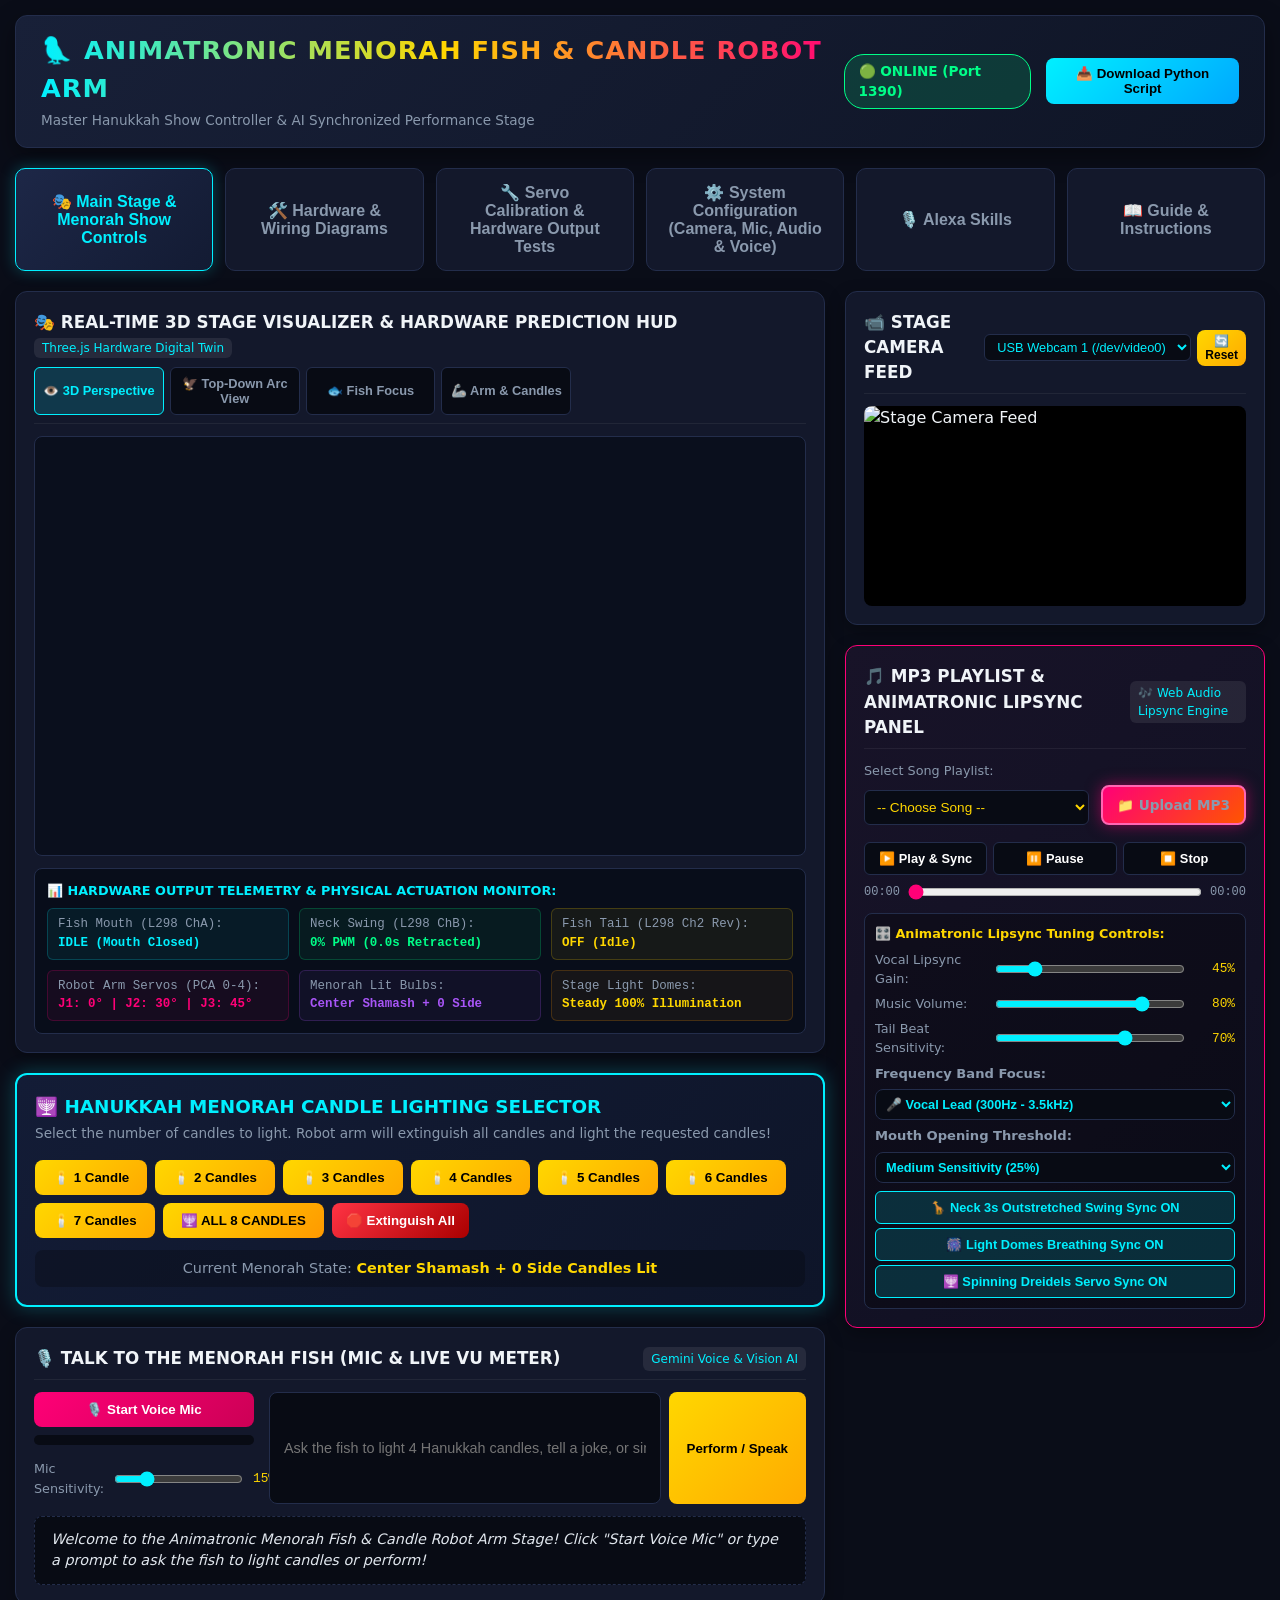
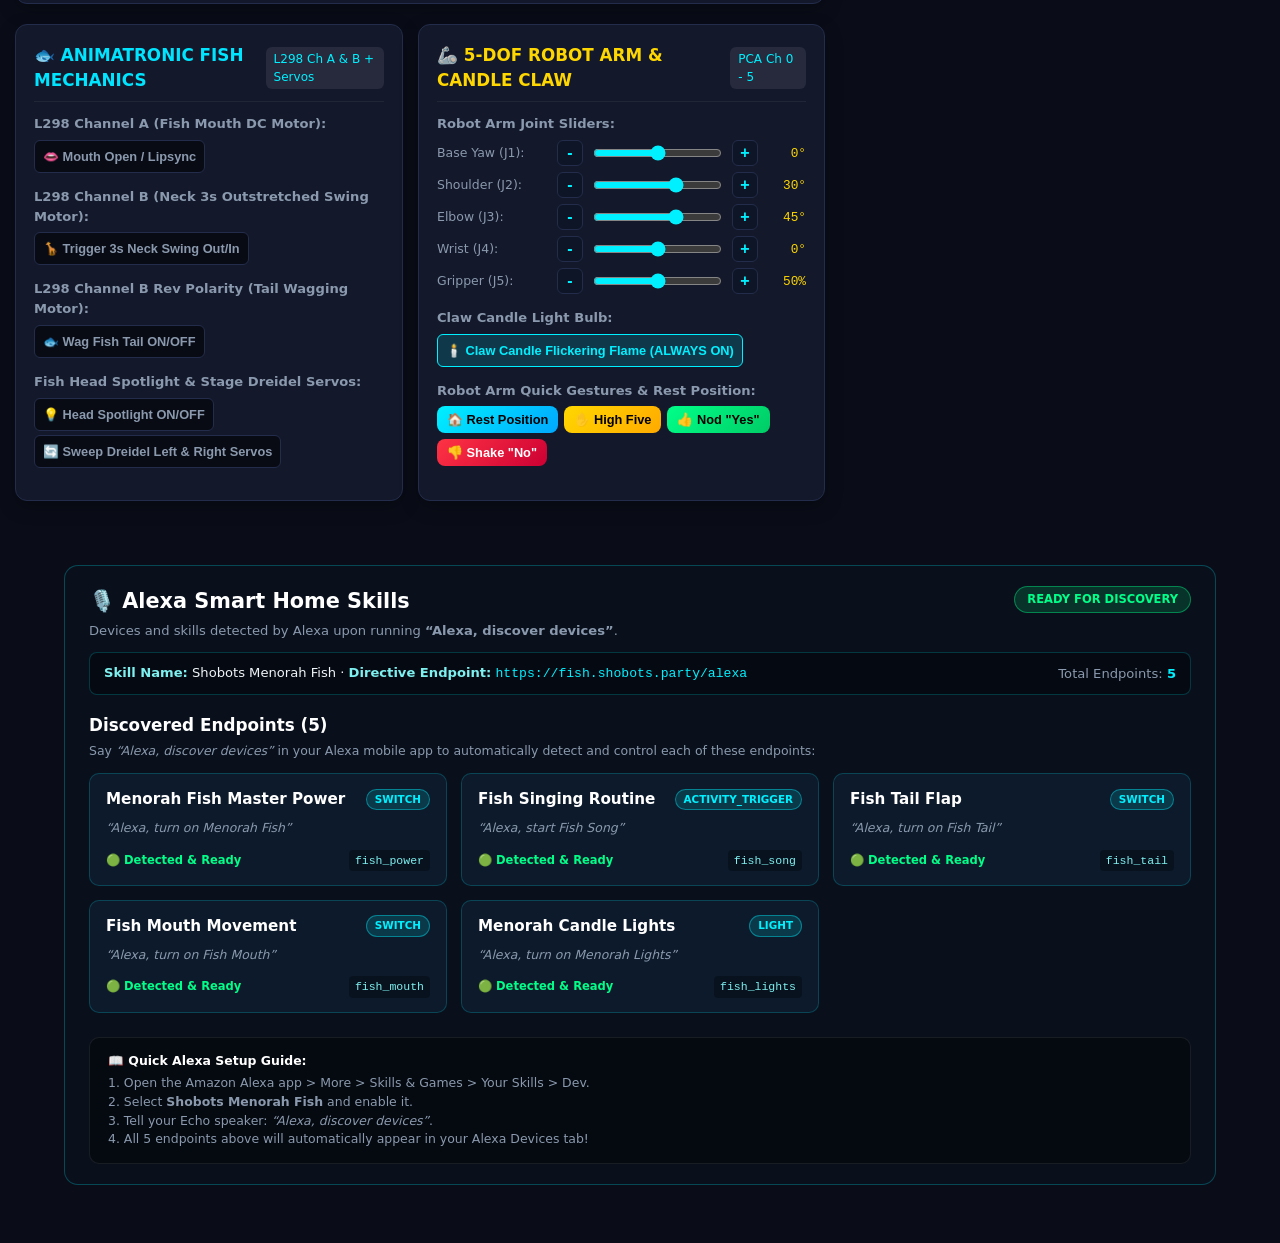
==== commit 88a1edb1: "Add Alexa Skills discovery tab and Gemini/OpenCode API key dropdown" ====
--- a/static/index.html
+++ b/static/index.html
@@ -631,6 +631,7 @@
             <button class="nav-tab-btn" id="tabBtnWiring" data-tab="tabWiring" onclick="switchTab('tabWiring')">🛠️ Hardware & Wiring Diagrams</button>
             <button class="nav-tab-btn" id="tabBtnCalib" data-tab="tabCalib" onclick="switchTab('tabCalib')">🔧 Servo Calibration & Hardware Output Tests</button>
             <button class="nav-tab-btn" id="tabBtnConfig" data-tab="tabConfig" onclick="switchTab('tabConfig')">⚙️ System Configuration (Camera, Mic, Audio & Voice)</button>
+            <button class="nav-tab-btn" id="tabBtnAlexa" data-tab="tabAlexa" onclick="switchTab('tabAlexa')">🎙️ Alexa Skills</button>
             <button class="nav-tab-btn" id="tabBtnInstructions" data-tab="tabInstructions" onclick="switchTab('tabInstructions')">📖 Guide & Instructions</button>
         </nav>
 
@@ -1488,6 +1489,34 @@
 
                 <div class="panel-card config-card">
                     <div class="card-header">
+                        <h3>🎙️ MICROPHONE INPUT SELECTION</h3>
+                        <span class="card-badge">Audio Input</span>
+                    </div>
+                    <div class="control-group">
+                        <label for="configMicSelect">Select Microphone Device:</label>
+                        <select id="configMicSelect" class="config-select">
+                            <option value="browser" selected>🌐 Remote Computer / Browser Microphone (Client Web Mic)</option>
+                            <option value="default">🎙️ Raspberry Pi Local Server Microphone (Default Mic)</option>
+                        </select>
+                    </div>
+                </div>
+
+                <div class="panel-card config-card">
+                    <div class="card-header">
+                        <h3>🔊 AUDIO OUTPUT & SPEAKER SELECTION</h3>
+                        <span class="card-badge">Audio Output</span>
+                    </div>
+                    <div class="control-group">
+                        <label for="configAudioOutputSelect">Select Speaker / Audio Output Target:</label>
+                        <select id="configAudioOutputSelect" class="config-select">
+                            <option value="browser" selected>🌐 Remote Computer / Browser Audio (Client Web Audio)</option>
+                            <option value="default">🔊 Raspberry Pi Local Server Speaker (Default Audio)</option>
+                        </select>
+                    </div>
+                </div>
+
+                <div class="panel-card config-card">
+                    <div class="card-header">
                         <h3>🗣️ AI VOICE & ACCENT SELECTION</h3>
                         <span class="card-badge">Voice Synthesis</span>
                     </div>
@@ -1603,6 +1632,103 @@
 
     <!-- Application Scripts -->
     <script src="/menorahfish3d.js?v=20261021_gestures"></script>
+    <script src="/audio_output.js?v=1"></script>
     <script src="/app.js?v=20261021_gestures"></script>
+
+    <!-- VIEW: ALEXA SKILLS DETECTED UPON DISCOVERY -->
+    <div class="view-screen" id="viewAlexa" style="padding: 24px; max-width: 1200px; margin: 0 auto; overflow-y: auto;">
+        <div style="background: rgba(10, 18, 30, 0.85); border: 1px solid rgba(0, 240, 255, 0.25); border-radius: 14px; padding: 20px 24px; margin-bottom: 20px;">
+            <div style="display: flex; justify-content: space-between; align-items: flex-start; flex-wrap: wrap; gap: 12px; margin-bottom: 12px;">
+                <div>
+                    <h2 style="color: #fff; font-size: 1.3rem; margin-bottom: 4px;">🎙️ Alexa Smart Home Skills</h2>
+                    <p style="color: #8a99ad; font-size: 0.82rem;">Devices and skills detected by Alexa upon running <strong>&ldquo;Alexa, discover devices&rdquo;</strong>.</p>
+                </div>
+                <span style="background: rgba(0, 255, 136, 0.15); color: #00ff88; border: 1px solid rgba(0, 255, 136, 0.4); font-size: 0.72rem; font-weight: 800; padding: 4px 12px; border-radius: 999px;">READY FOR DISCOVERY</span>
+            </div>
+
+            <div style="display: flex; justify-content: space-between; align-items: center; flex-wrap: wrap; gap: 10px; padding: 10px 14px; background: rgba(0, 0, 0, 0.35); border-radius: 8px; border: 1px solid rgba(0, 240, 255, 0.2); margin-bottom: 18px; font-size: 0.82rem;">
+                <div><strong style="color: #7df0ef;">Skill Name:</strong> Shobots Menorah Fish &middot; <strong style="color: #7df0ef;">Directive Endpoint:</strong> <code style="color: #00f0ff;">https://fish.shobots.party/alexa</code></div>
+                <div style="color: #8a99ad;">Total Endpoints: <strong style="color: #00f0ff;">5</strong></div>
+            </div>
+
+            <div style="margin-bottom: 12px;">
+                <h3 style="color: #fff; font-size: 1.05rem; margin-bottom: 4px;">Discovered Endpoints (5)</h3>
+                <p style="color: #8a99ad; font-size: 0.78rem;">Say <em>&ldquo;Alexa, discover devices&rdquo;</em> in your Alexa mobile app to automatically detect and control each of these endpoints:</p>
+            </div>
+
+            <div style="display: grid; grid-template-columns: repeat(auto-fill, minmax(280px, 1fr)); gap: 14px;">
+                
+        <div style="background: rgba(14, 30, 48, 0.75); border: 1px solid rgba(0, 240, 255, 0.2); border-radius: 10px; padding: 14px 16px; display: flex; flex-direction: column; gap: 8px;">
+            <div style="display: flex; justify-content: space-between; align-items: center;">
+                <strong style="color: #fff; font-size: 0.95rem;">Menorah Fish Master Power</strong>
+                <span style="font-size: 0.65rem; font-weight: 800; padding: 2px 8px; border-radius: 999px; background: rgba(0, 240, 255, 0.15); color: #00f0ff; border: 1px solid rgba(0, 240, 255, 0.4);">SWITCH</span>
+            </div>
+            <div style="font-size: 0.78rem; color: #8a99ad; font-style: italic;">“Alexa, turn on Menorah Fish”</div>
+            <div style="display: flex; justify-content: space-between; align-items: center; margin-top: 4px; font-size: 0.72rem;">
+                <span style="color: #00ff88; font-weight: 700;">🟢 Detected &amp; Ready</span>
+                <code style="color: #7df0ef; background: rgba(0,0,0,0.3); padding: 2px 6px; border-radius: 4px;">fish_power</code>
+            </div>
+        </div>
+        
+        <div style="background: rgba(14, 30, 48, 0.75); border: 1px solid rgba(0, 240, 255, 0.2); border-radius: 10px; padding: 14px 16px; display: flex; flex-direction: column; gap: 8px;">
+            <div style="display: flex; justify-content: space-between; align-items: center;">
+                <strong style="color: #fff; font-size: 0.95rem;">Fish Singing Routine</strong>
+                <span style="font-size: 0.65rem; font-weight: 800; padding: 2px 8px; border-radius: 999px; background: rgba(0, 240, 255, 0.15); color: #00f0ff; border: 1px solid rgba(0, 240, 255, 0.4);">ACTIVITY_TRIGGER</span>
+            </div>
+            <div style="font-size: 0.78rem; color: #8a99ad; font-style: italic;">“Alexa, start Fish Song”</div>
+            <div style="display: flex; justify-content: space-between; align-items: center; margin-top: 4px; font-size: 0.72rem;">
+                <span style="color: #00ff88; font-weight: 700;">🟢 Detected &amp; Ready</span>
+                <code style="color: #7df0ef; background: rgba(0,0,0,0.3); padding: 2px 6px; border-radius: 4px;">fish_song</code>
+            </div>
+        </div>
+        
+        <div style="background: rgba(14, 30, 48, 0.75); border: 1px solid rgba(0, 240, 255, 0.2); border-radius: 10px; padding: 14px 16px; display: flex; flex-direction: column; gap: 8px;">
+            <div style="display: flex; justify-content: space-between; align-items: center;">
+                <strong style="color: #fff; font-size: 0.95rem;">Fish Tail Flap</strong>
+                <span style="font-size: 0.65rem; font-weight: 800; padding: 2px 8px; border-radius: 999px; background: rgba(0, 240, 255, 0.15); color: #00f0ff; border: 1px solid rgba(0, 240, 255, 0.4);">SWITCH</span>
+            </div>
+            <div style="font-size: 0.78rem; color: #8a99ad; font-style: italic;">“Alexa, turn on Fish Tail”</div>
+            <div style="display: flex; justify-content: space-between; align-items: center; margin-top: 4px; font-size: 0.72rem;">
+                <span style="color: #00ff88; font-weight: 700;">🟢 Detected &amp; Ready</span>
+                <code style="color: #7df0ef; background: rgba(0,0,0,0.3); padding: 2px 6px; border-radius: 4px;">fish_tail</code>
+            </div>
+        </div>
+        
+        <div style="background: rgba(14, 30, 48, 0.75); border: 1px solid rgba(0, 240, 255, 0.2); border-radius: 10px; padding: 14px 16px; display: flex; flex-direction: column; gap: 8px;">
+            <div style="display: flex; justify-content: space-between; align-items: center;">
+                <strong style="color: #fff; font-size: 0.95rem;">Fish Mouth Movement</strong>
+                <span style="font-size: 0.65rem; font-weight: 800; padding: 2px 8px; border-radius: 999px; background: rgba(0, 240, 255, 0.15); color: #00f0ff; border: 1px solid rgba(0, 240, 255, 0.4);">SWITCH</span>
+            </div>
+            <div style="font-size: 0.78rem; color: #8a99ad; font-style: italic;">“Alexa, turn on Fish Mouth”</div>
+            <div style="display: flex; justify-content: space-between; align-items: center; margin-top: 4px; font-size: 0.72rem;">
+                <span style="color: #00ff88; font-weight: 700;">🟢 Detected &amp; Ready</span>
+                <code style="color: #7df0ef; background: rgba(0,0,0,0.3); padding: 2px 6px; border-radius: 4px;">fish_mouth</code>
+            </div>
+        </div>
+        
+        <div style="background: rgba(14, 30, 48, 0.75); border: 1px solid rgba(0, 240, 255, 0.2); border-radius: 10px; padding: 14px 16px; display: flex; flex-direction: column; gap: 8px;">
+            <div style="display: flex; justify-content: space-between; align-items: center;">
+                <strong style="color: #fff; font-size: 0.95rem;">Menorah Candle Lights</strong>
+                <span style="font-size: 0.65rem; font-weight: 800; padding: 2px 8px; border-radius: 999px; background: rgba(0, 240, 255, 0.15); color: #00f0ff; border: 1px solid rgba(0, 240, 255, 0.4);">LIGHT</span>
+            </div>
+            <div style="font-size: 0.78rem; color: #8a99ad; font-style: italic;">“Alexa, turn on Menorah Lights”</div>
+            <div style="display: flex; justify-content: space-between; align-items: center; margin-top: 4px; font-size: 0.72rem;">
+                <span style="color: #00ff88; font-weight: 700;">🟢 Detected &amp; Ready</span>
+                <code style="color: #7df0ef; background: rgba(0,0,0,0.3); padding: 2px 6px; border-radius: 4px;">fish_lights</code>
+            </div>
+        </div>
+        
+            </div>
+
+            <div style="margin-top: 24px; padding: 14px 18px; background: rgba(0, 0, 0, 0.4); border-radius: 10px; border: 1px solid rgba(255, 255, 255, 0.08); font-size: 0.78rem; color: #8a99ad;">
+                <strong style="color: #fff; display: block; margin-bottom: 4px;">📖 Quick Alexa Setup Guide:</strong>
+                1. Open the Amazon Alexa app &gt; More &gt; Skills &amp; Games &gt; Your Skills &gt; Dev.<br>
+                2. Select <strong>Shobots Menorah Fish</strong> and enable it.<br>
+                3. Tell your Echo speaker: <em>&ldquo;Alexa, discover devices&rdquo;</em>.<br>
+                4. All 5 endpoints above will automatically appear in your Alexa Devices tab!
+            </div>
+        </div>
+    </div>
+    
 </body>
 </html>
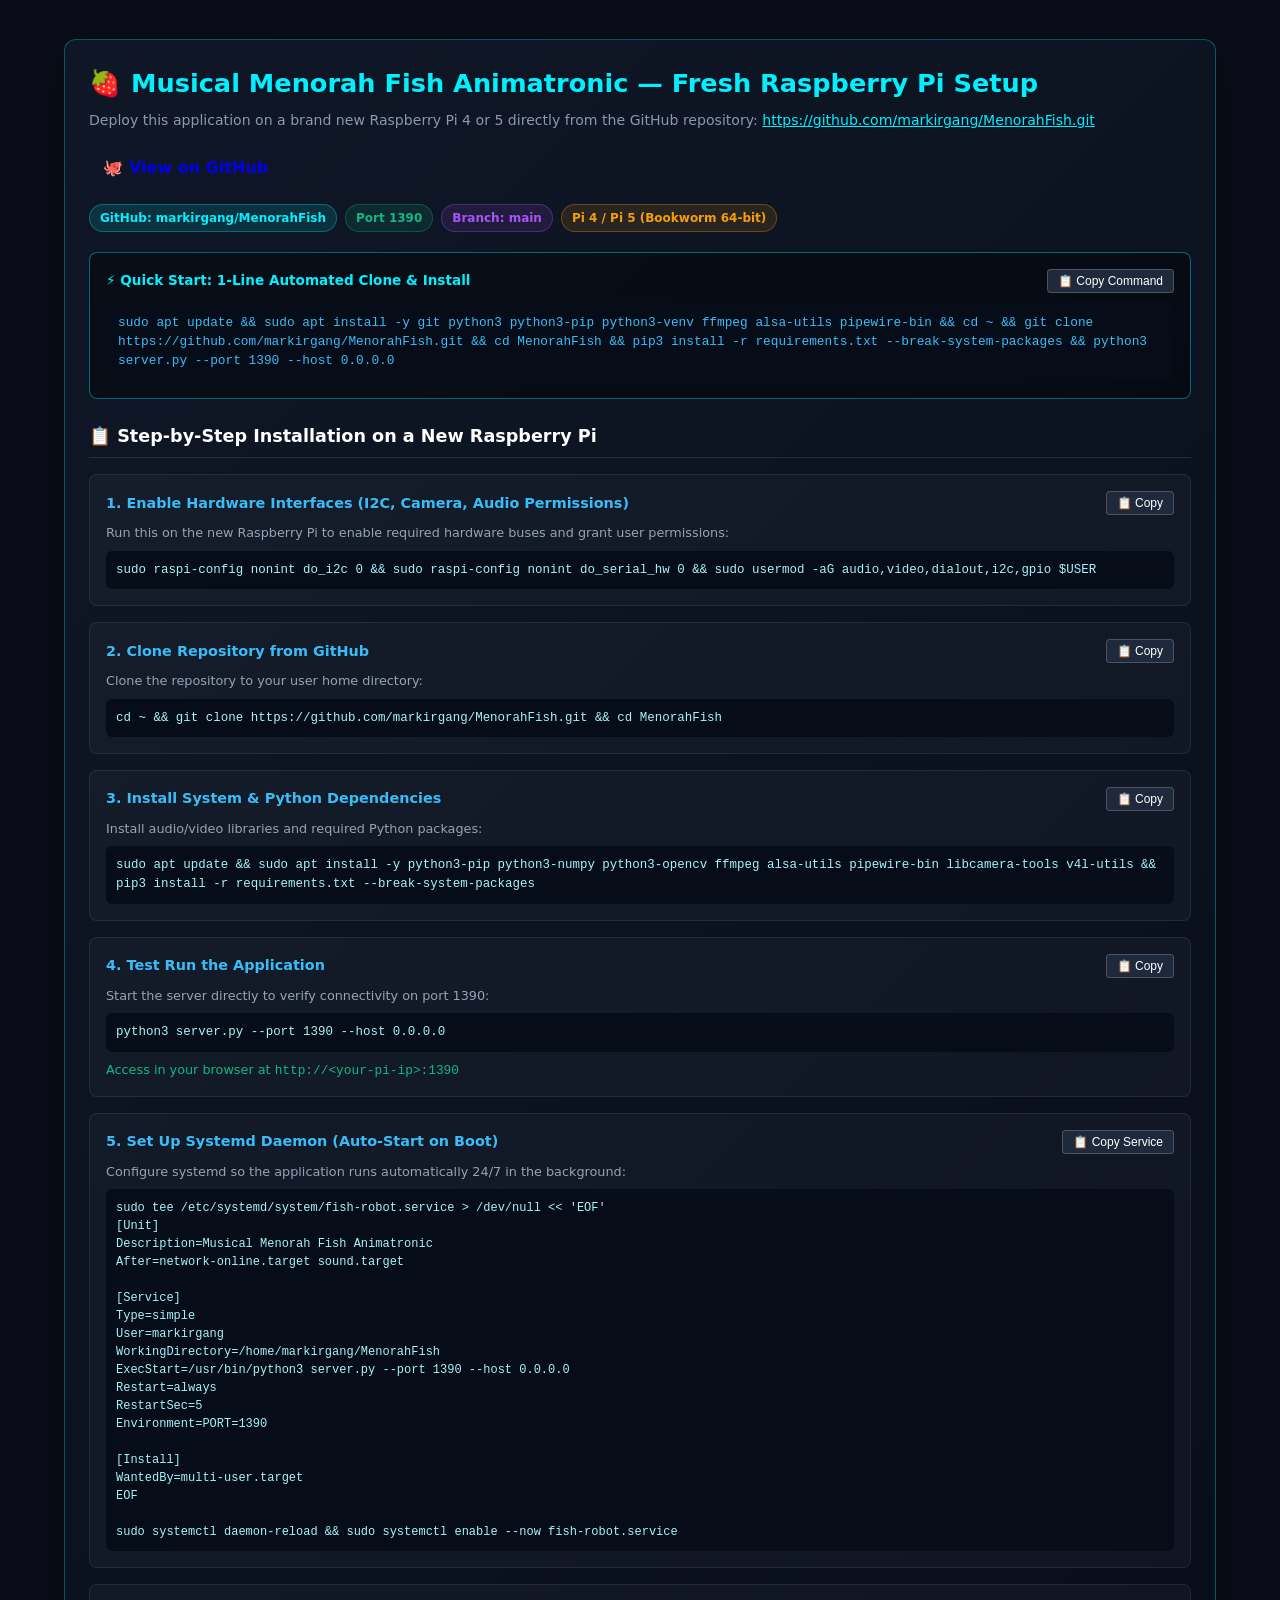
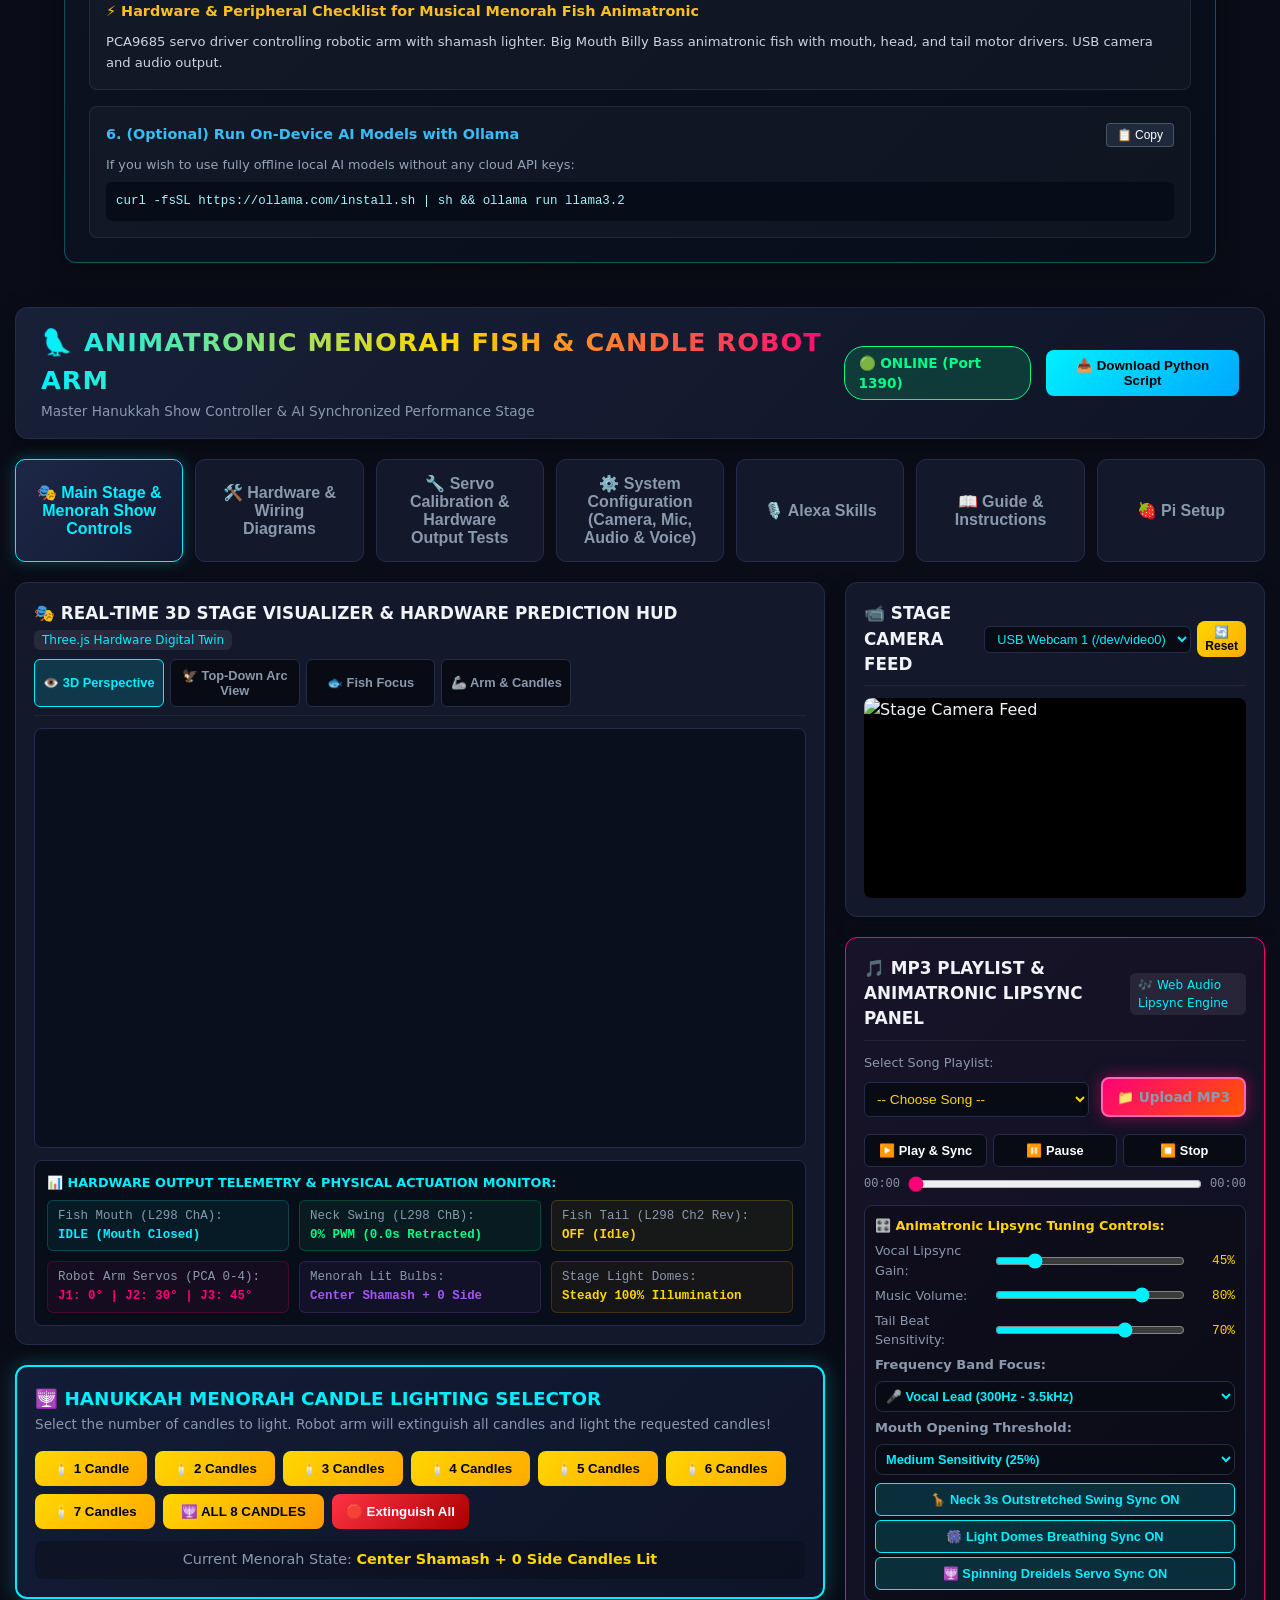
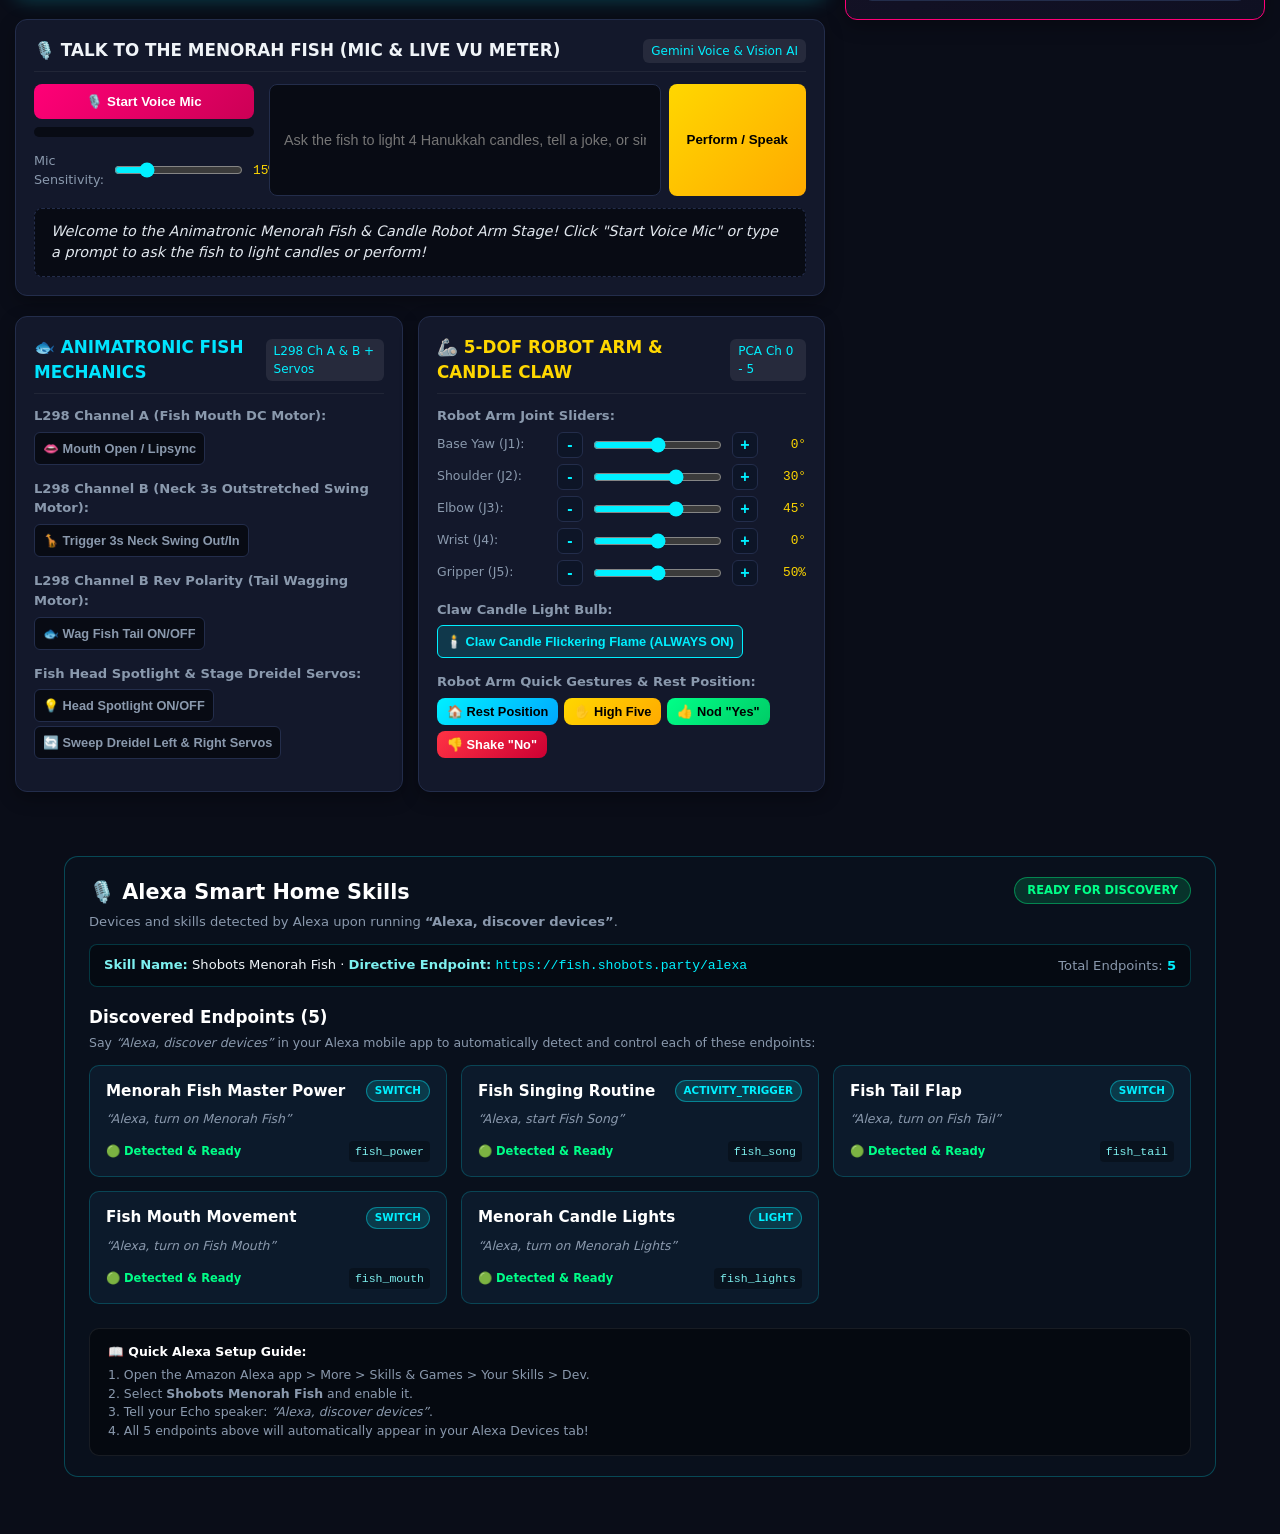
==== commit f3c7c838: "Add Raspberry Pi GitHub setup and installation guide tab" ====
--- a/static/index.html
+++ b/static/index.html
@@ -578,6 +578,135 @@
 }
     </style>
     <!-- Three.js & OrbitControls -->
+    <!-- VIEW: RASPBERRY PI GITHUB SETUP -->
+    <div class="tab-pane" id="tabPiSetup" style="padding: 24px; max-width: 1200px; margin: 0 auto; overflow-y: auto;">
+        <div style="background: linear-gradient(135deg, rgba(16, 24, 39, 0.95), rgba(8, 14, 26, 0.95)); border: 1px solid rgba(0, 240, 255, 0.3); border-radius: 12px; padding: 24px; margin-bottom: 20px; box-shadow: 0 8px 32px rgba(0,0,0,0.4);">
+            <div style="display:flex; justify-content:space-between; align-items:flex-start; flex-wrap:wrap; gap:16px; margin-bottom:16px;">
+                <div>
+                    <h2 style="margin:0 0 8px 0; font-size:1.6rem; color:var(--accent-cyan, #00f0ff); display:flex; align-items:center; gap:10px;">
+                        <span>🍓</span> Musical Menorah Fish Animatronic &mdash; Fresh Raspberry Pi Setup
+                    </h2>
+                    <p style="margin:0; font-size:0.88rem; color:var(--text-muted, #94a3b8); line-height:1.5;">
+                        Deploy this application on a brand new Raspberry Pi 4 or 5 directly from the GitHub repository: <a href="https://github.com/markirgang/MenorahFish.git" target="_blank" style="color:var(--accent-cyan, #00f0ff); text-decoration:underline;">https://github.com/markirgang/MenorahFish.git</a>
+                    </p>
+                </div>
+                <div style="display:flex; gap:8px; flex-wrap:wrap;">
+                    <a href="https://github.com/markirgang/MenorahFish.git" target="_blank" class="btn-preset primary" style="text-decoration:none; display:inline-flex; align-items:center; gap:6px; padding:8px 14px; font-weight:600;">
+                        <span>🐙</span> View on GitHub
+                    </a>
+                </div>
+            </div>
+            
+            <div style="display:flex; gap:8px; flex-wrap:wrap; margin-bottom:20px;">
+                <span style="background:rgba(0, 240, 255, 0.12); color:#00f0ff; border:1px solid rgba(0, 240, 255, 0.3); padding:4px 10px; border-radius:20px; font-size:0.75rem; font-weight:600;">GitHub: markirgang/MenorahFish</span>
+                <span style="background:rgba(16, 185, 129, 0.12); color:#10b981; border:1px solid rgba(16, 185, 129, 0.3); padding:4px 10px; border-radius:20px; font-size:0.75rem; font-weight:600;">Port 1390</span>
+                <span style="background:rgba(168, 85, 247, 0.12); color:#a855f7; border:1px solid rgba(168, 85, 247, 0.3); padding:4px 10px; border-radius:20px; font-size:0.75rem; font-weight:600;">Branch: main</span>
+                <span style="background:rgba(245, 158, 11, 0.12); color:#f59e0b; border:1px solid rgba(245, 158, 11, 0.3); padding:4px 10px; border-radius:20px; font-size:0.75rem; font-weight:600;">Pi 4 / Pi 5 (Bookworm 64-bit)</span>
+            </div>
+
+            <!-- ONE-LINE AUTO INSTALLER -->
+            <div style="background:rgba(0,0,0,0.4); border:1px solid rgba(0, 240, 255, 0.4); border-radius:8px; padding:16px; margin-bottom:24px;">
+                <div style="display:flex; justify-content:space-between; align-items:center; margin-bottom:8px;">
+                    <span style="font-weight:700; font-size:0.85rem; color:#00f0ff;">⚡ Quick Start: 1-Line Automated Clone &amp; Install</span>
+                    <button onclick="copyCode(this)" style="background:var(--input-bg, #1e293b); color:#fff; border:1px solid rgba(255,255,255,0.2); padding:4px 10px; border-radius:4px; font-size:0.75rem; cursor:pointer;">📋 Copy Command</button>
+                </div>
+                <pre style="margin:0; background:#070d18; color:#38bdf8; padding:12px; border-radius:6px; font-family:monospace; font-size:0.8rem; overflow-x:auto; white-space:pre-wrap;">sudo apt update && sudo apt install -y git python3 python3-pip python3-venv ffmpeg alsa-utils pipewire-bin && cd ~ && git clone https://github.com/markirgang/MenorahFish.git && cd MenorahFish && pip3 install -r requirements.txt --break-system-packages && python3 server.py --port 1390 --host 0.0.0.0</pre>
+            </div>
+
+            <!-- STEP BY STEP GUIDE -->
+            <h3 style="color:#fff; font-size:1.1rem; margin:0 0 16px 0; border-bottom:1px solid rgba(255,255,255,0.1); padding-bottom:8px;">
+                📋 Step-by-Step Installation on a New Raspberry Pi
+            </h3>
+
+            <!-- Step 1 -->
+            <div style="background:rgba(255,255,255,0.03); border:1px solid rgba(255,255,255,0.08); border-radius:8px; padding:16px; margin-bottom:16px;">
+                <div style="display:flex; justify-content:space-between; align-items:center; margin-bottom:8px;">
+                    <div style="font-weight:700; font-size:0.9rem; color:#38bdf8;">1. Enable Hardware Interfaces (I2C, Camera, Audio Permissions)</div>
+                    <button onclick="copyCode(this)" style="background:var(--input-bg, #1e293b); color:#fff; border:1px solid rgba(255,255,255,0.2); padding:4px 10px; border-radius:4px; font-size:0.75rem; cursor:pointer;">📋 Copy</button>
+                </div>
+                <p style="margin:0 0 8px 0; font-size:0.8rem; color:#94a3b8;">Run this on the new Raspberry Pi to enable required hardware buses and grant user permissions:</p>
+                <pre style="margin:0; background:#070d18; color:#a5f3fc; padding:10px; border-radius:6px; font-family:monospace; font-size:0.78rem; overflow-x:auto; white-space:pre-wrap;">sudo raspi-config nonint do_i2c 0 &amp;&amp; sudo raspi-config nonint do_serial_hw 0 &amp;&amp; sudo usermod -aG audio,video,dialout,i2c,gpio $USER</pre>
+            </div>
+
+            <!-- Step 2 -->
+            <div style="background:rgba(255,255,255,0.03); border:1px solid rgba(255,255,255,0.08); border-radius:8px; padding:16px; margin-bottom:16px;">
+                <div style="display:flex; justify-content:space-between; align-items:center; margin-bottom:8px;">
+                    <div style="font-weight:700; font-size:0.9rem; color:#38bdf8;">2. Clone Repository from GitHub</div>
+                    <button onclick="copyCode(this)" style="background:var(--input-bg, #1e293b); color:#fff; border:1px solid rgba(255,255,255,0.2); padding:4px 10px; border-radius:4px; font-size:0.75rem; cursor:pointer;">📋 Copy</button>
+                </div>
+                <p style="margin:0 0 8px 0; font-size:0.8rem; color:#94a3b8;">Clone the repository to your user home directory:</p>
+                <pre style="margin:0; background:#070d18; color:#a5f3fc; padding:10px; border-radius:6px; font-family:monospace; font-size:0.78rem; overflow-x:auto; white-space:pre-wrap;">cd ~ &amp;&amp; git clone https://github.com/markirgang/MenorahFish.git &amp;&amp; cd MenorahFish</pre>
+            </div>
+
+            <!-- Step 3 -->
+            <div style="background:rgba(255,255,255,0.03); border:1px solid rgba(255,255,255,0.08); border-radius:8px; padding:16px; margin-bottom:16px;">
+                <div style="display:flex; justify-content:space-between; align-items:center; margin-bottom:8px;">
+                    <div style="font-weight:700; font-size:0.9rem; color:#38bdf8;">3. Install System &amp; Python Dependencies</div>
+                    <button onclick="copyCode(this)" style="background:var(--input-bg, #1e293b); color:#fff; border:1px solid rgba(255,255,255,0.2); padding:4px 10px; border-radius:4px; font-size:0.75rem; cursor:pointer;">📋 Copy</button>
+                </div>
+                <p style="margin:0 0 8px 0; font-size:0.8rem; color:#94a3b8;">Install audio/video libraries and required Python packages:</p>
+                <pre style="margin:0; background:#070d18; color:#a5f3fc; padding:10px; border-radius:6px; font-family:monospace; font-size:0.78rem; overflow-x:auto; white-space:pre-wrap;">sudo apt update &amp;&amp; sudo apt install -y python3-pip python3-numpy python3-opencv ffmpeg alsa-utils pipewire-bin libcamera-tools v4l-utils &amp;&amp; pip3 install -r requirements.txt --break-system-packages</pre>
+            </div>
+
+            <!-- Step 4 -->
+            <div style="background:rgba(255,255,255,0.03); border:1px solid rgba(255,255,255,0.08); border-radius:8px; padding:16px; margin-bottom:16px;">
+                <div style="display:flex; justify-content:space-between; align-items:center; margin-bottom:8px;">
+                    <div style="font-weight:700; font-size:0.9rem; color:#38bdf8;">4. Test Run the Application</div>
+                    <button onclick="copyCode(this)" style="background:var(--input-bg, #1e293b); color:#fff; border:1px solid rgba(255,255,255,0.2); padding:4px 10px; border-radius:4px; font-size:0.75rem; cursor:pointer;">📋 Copy</button>
+                </div>
+                <p style="margin:0 0 8px 0; font-size:0.8rem; color:#94a3b8;">Start the server directly to verify connectivity on port 1390:</p>
+                <pre style="margin:0; background:#070d18; color:#a5f3fc; padding:10px; border-radius:6px; font-family:monospace; font-size:0.78rem; overflow-x:auto; white-space:pre-wrap;">python3 server.py --port 1390 --host 0.0.0.0</pre>
+                <p style="margin:8px 0 0 0; font-size:0.8rem; color:#10b981;">Access in your browser at <code>http://&lt;your-pi-ip&gt;:1390</code></p>
+            </div>
+
+            <!-- Step 5 -->
+            <div style="background:rgba(255,255,255,0.03); border:1px solid rgba(255,255,255,0.08); border-radius:8px; padding:16px; margin-bottom:16px;">
+                <div style="display:flex; justify-content:space-between; align-items:center; margin-bottom:8px;">
+                    <div style="font-weight:700; font-size:0.9rem; color:#38bdf8;">5. Set Up Systemd Daemon (Auto-Start on Boot)</div>
+                    <button onclick="copyCode(this)" style="background:var(--input-bg, #1e293b); color:#fff; border:1px solid rgba(255,255,255,0.2); padding:4px 10px; border-radius:4px; font-size:0.75rem; cursor:pointer;">📋 Copy Service</button>
+                </div>
+                <p style="margin:0 0 8px 0; font-size:0.8rem; color:#94a3b8;">Configure systemd so the application runs automatically 24/7 in the background:</p>
+                <pre style="margin:0; background:#070d18; color:#a5f3fc; padding:10px; border-radius:6px; font-family:monospace; font-size:0.75rem; overflow-x:auto; white-space:pre-wrap;">sudo tee /etc/systemd/system/fish-robot.service &gt; /dev/null &lt;&lt; 'EOF'
+[Unit]
+Description=Musical Menorah Fish Animatronic
+After=network-online.target sound.target
+
+[Service]
+Type=simple
+User=markirgang
+WorkingDirectory=/home/markirgang/MenorahFish
+ExecStart=/usr/bin/python3 server.py --port 1390 --host 0.0.0.0
+Restart=always
+RestartSec=5
+Environment=PORT=1390
+
+[Install]
+WantedBy=multi-user.target
+EOF
+
+sudo systemctl daemon-reload &amp;&amp; sudo systemctl enable --now fish-robot.service</pre>
+            </div>
+
+            <!-- Step 6: Hardware Notes -->
+            <div style="background:rgba(255,255,255,0.03); border:1px solid rgba(255,255,255,0.08); border-radius:8px; padding:16px; margin-bottom:16px;">
+                <div style="font-weight:700; font-size:0.9rem; color:#fbbf24; margin-bottom:8px;">⚡ Hardware &amp; Peripheral Checklist for Musical Menorah Fish Animatronic</div>
+                <div style="font-size:0.82rem; color:#cbd5e1; line-height:1.6;">
+                    PCA9685 servo driver controlling robotic arm with shamash lighter. Big Mouth Billy Bass animatronic fish with mouth, head, and tail motor drivers. USB camera and audio output.
+                </div>
+            </div>
+
+            <!-- Step 7: Local AI / Ollama Setup -->
+            <div style="background:rgba(255,255,255,0.03); border:1px solid rgba(255,255,255,0.08); border-radius:8px; padding:16px;">
+                <div style="display:flex; justify-content:space-between; align-items:center; margin-bottom:8px;">
+                    <div style="font-weight:700; font-size:0.9rem; color:#38bdf8;">6. (Optional) Run On-Device AI Models with Ollama</div>
+                    <button onclick="copyCode(this)" style="background:var(--input-bg, #1e293b); color:#fff; border:1px solid rgba(255,255,255,0.2); padding:4px 10px; border-radius:4px; font-size:0.75rem; cursor:pointer;">📋 Copy</button>
+                </div>
+                <p style="margin:0 0 8px 0; font-size:0.8rem; color:#94a3b8;">If you wish to use fully offline local AI models without any cloud API keys:</p>
+                <pre style="margin:0; background:#070d18; color:#a5f3fc; padding:10px; border-radius:6px; font-family:monospace; font-size:0.78rem; overflow-x:auto; white-space:pre-wrap;">curl -fsSL https://ollama.com/install.sh | sh &amp;&amp; ollama run llama3.2</pre>
+            </div>
+        </div>
+    </div>
+
     <script src="/lib/three.min.js"></script>
     <script src="/lib/OrbitControls.js"></script>
     <script>
@@ -633,6 +762,7 @@
             <button class="nav-tab-btn" id="tabBtnConfig" data-tab="tabConfig" onclick="switchTab('tabConfig')">⚙️ System Configuration (Camera, Mic, Audio & Voice)</button>
             <button class="nav-tab-btn" id="tabBtnAlexa" data-tab="tabAlexa" onclick="switchTab('tabAlexa')">🎙️ Alexa Skills</button>
             <button class="nav-tab-btn" id="tabBtnInstructions" data-tab="tabInstructions" onclick="switchTab('tabInstructions')">📖 Guide & Instructions</button>
+                    <button class="nav-tab-btn" id="tabBtnPiSetup" data-tab="tabPiSetup" onclick="switchTab('tabPiSetup')">🍓 Pi Setup</button>
         </nav>
 
         <!-- Tab 1: Main Stage & Show Controls Pane -->
@@ -1489,6 +1619,19 @@
 
                 <div class="panel-card config-card">
                     <div class="card-header">
+                        <h3>🤖 AI MODEL SELECTION</h3>
+                        <span class="card-badge">AI Engine</span>
+                    </div>
+                    <div class="control-group">
+                        <label for="selectModel">Choose AI Model (OpenCode Go, Gemini, Ollama):</label>
+                        <select id="selectModel" class="config-select">
+                        </select>
+                        <div id="aiModelHint" style="font-size:0.75rem; color:var(--text-muted); margin-top:6px;"></div>
+                    </div>
+                </div>
+
+                <div class="panel-card config-card">
+                    <div class="card-header">
                         <h3>🎙️ MICROPHONE INPUT SELECTION</h3>
                         <span class="card-badge">Audio Input</span>
                     </div>
@@ -1633,6 +1776,7 @@
     <!-- Application Scripts -->
     <script src="/menorahfish3d.js?v=20261021_gestures"></script>
     <script src="/audio_output.js?v=1"></script>
+    <script src="/ai_model_selector.js?v=1"></script>
     <script src="/app.js?v=20261021_gestures"></script>
 
     <!-- VIEW: ALEXA SKILLS DETECTED UPON DISCOVERY -->
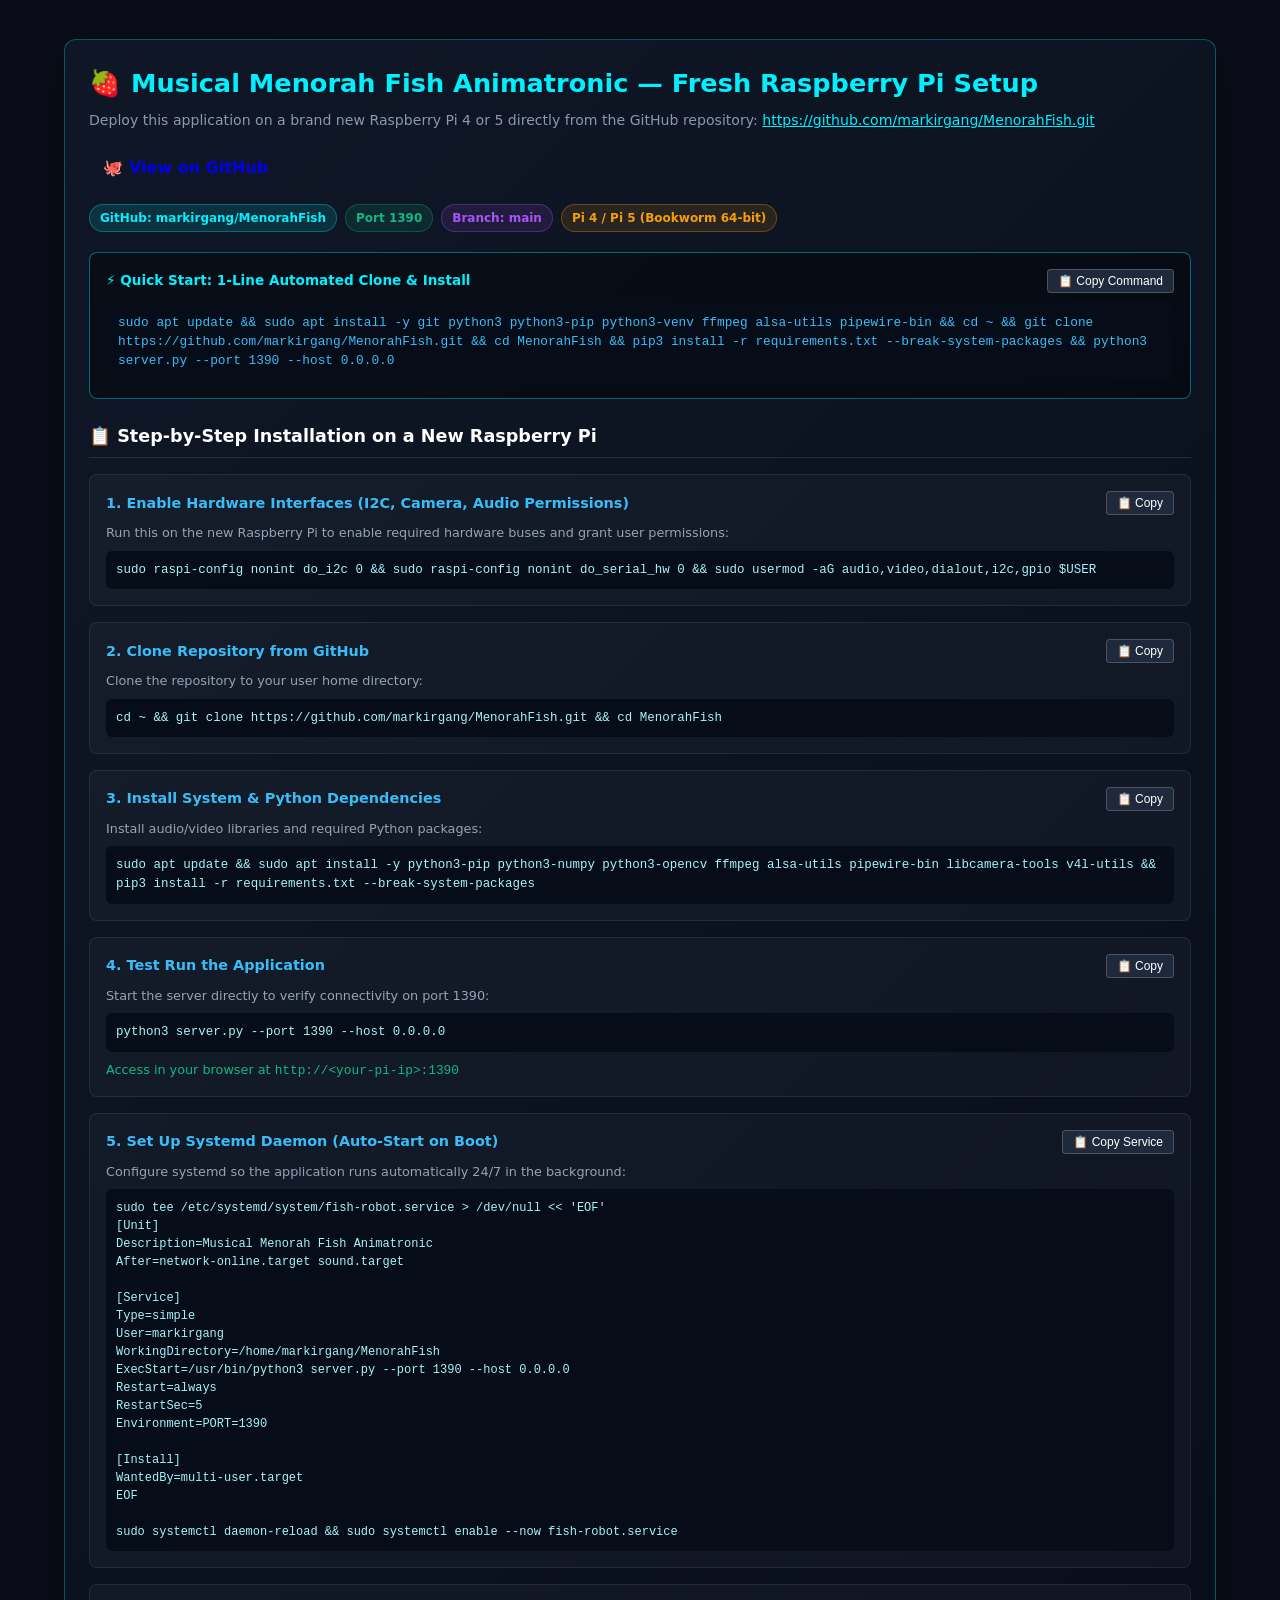
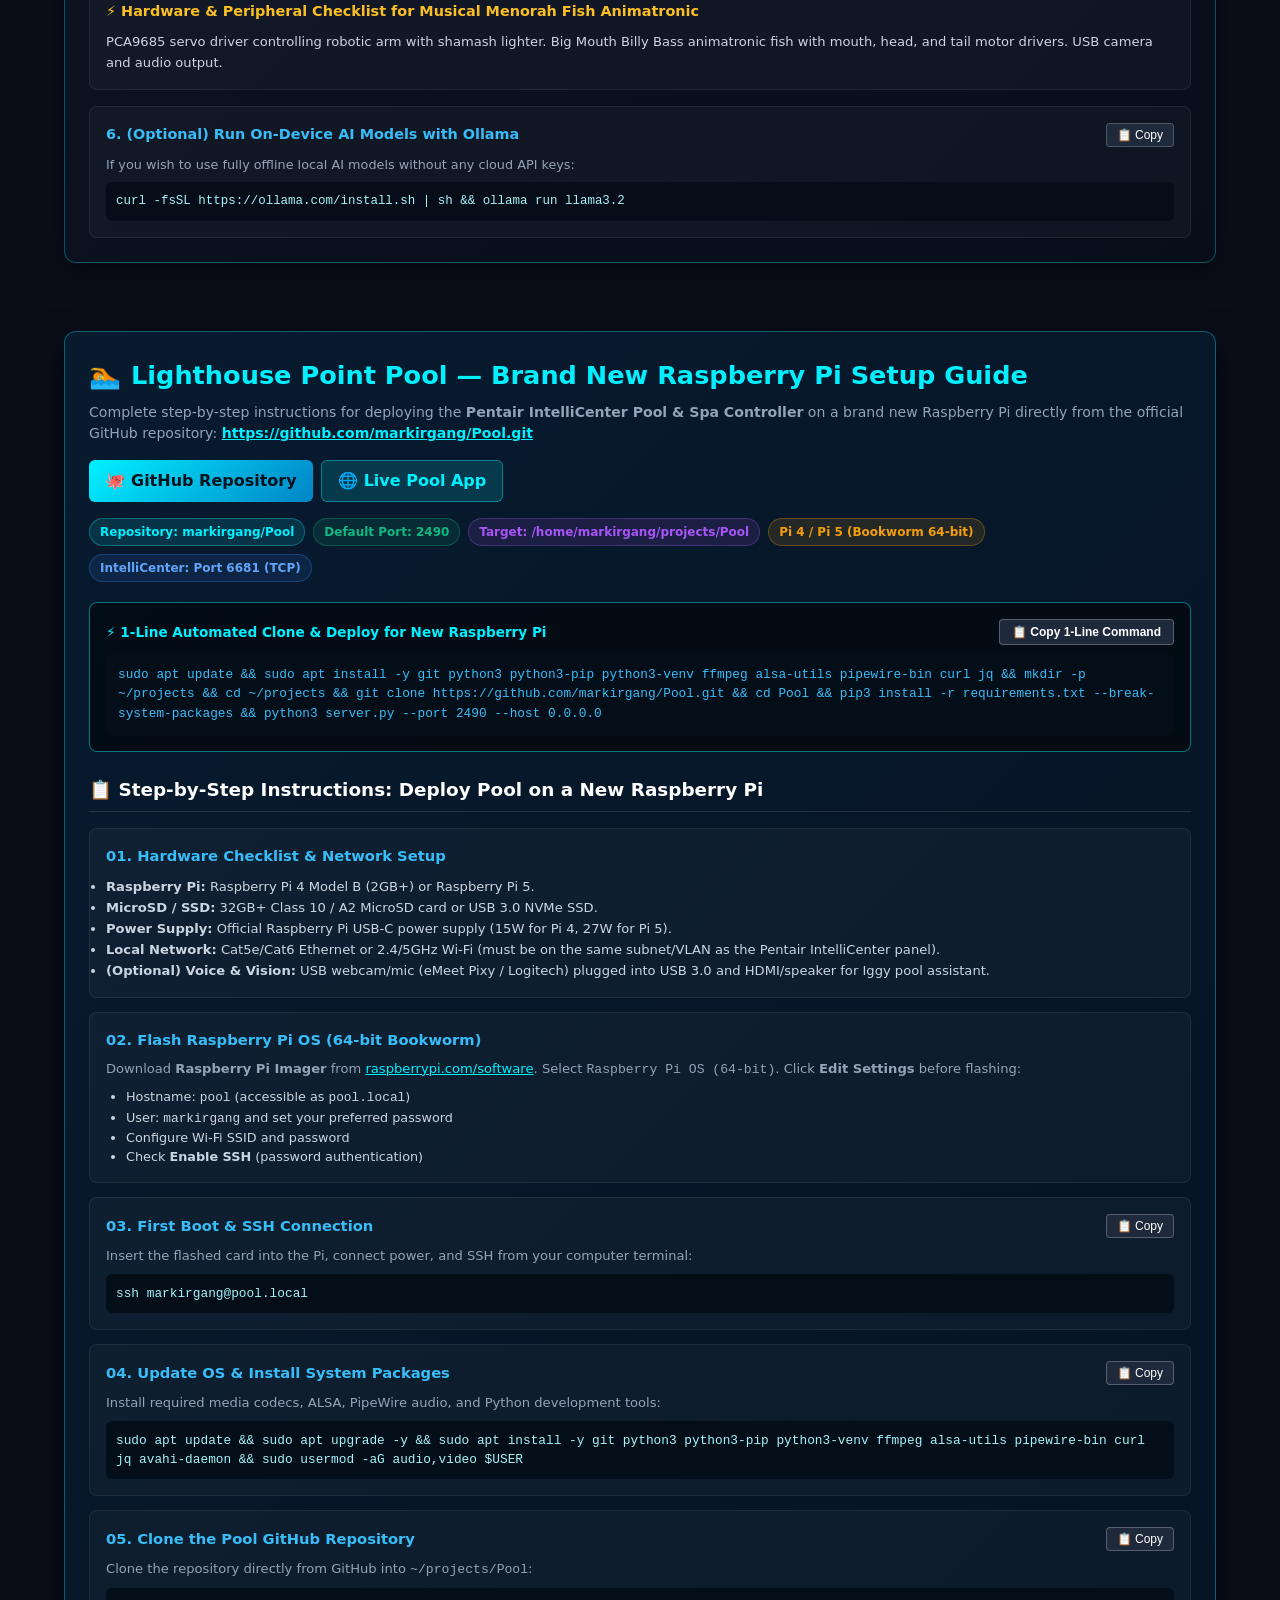
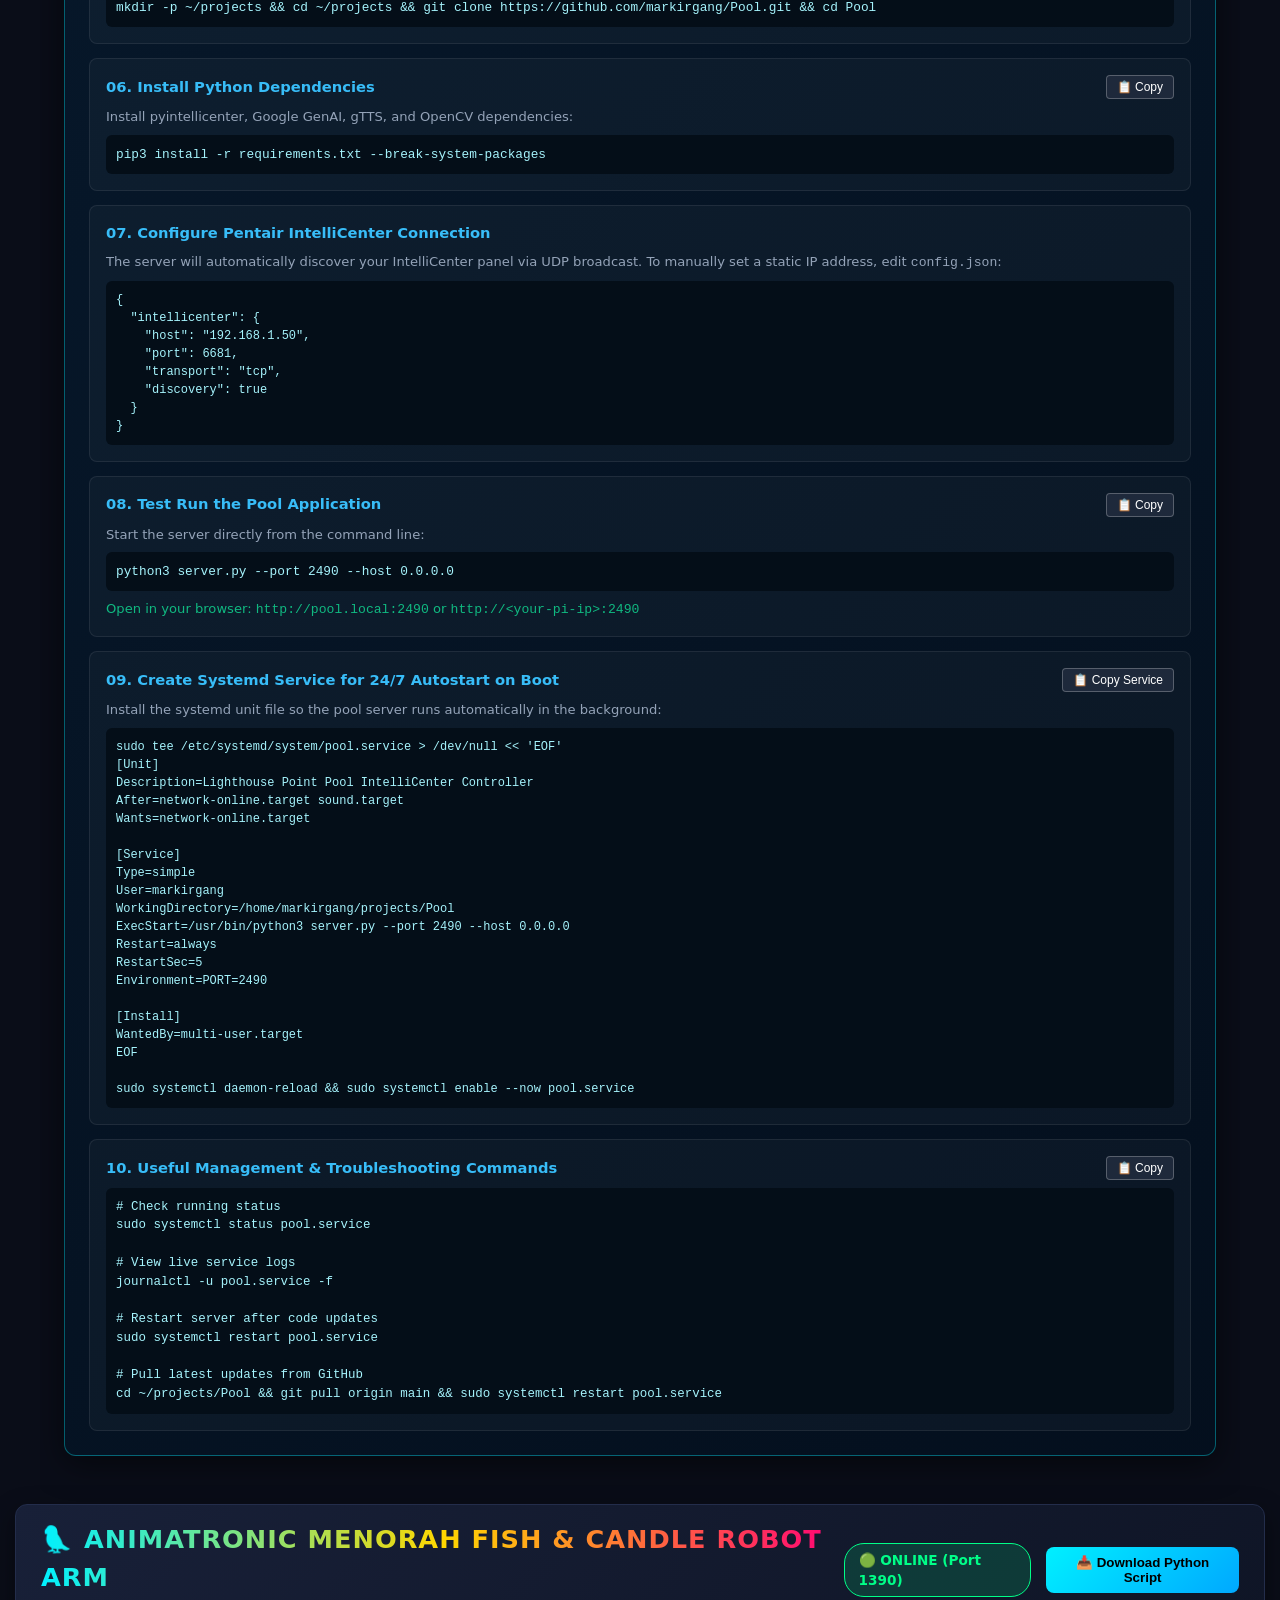
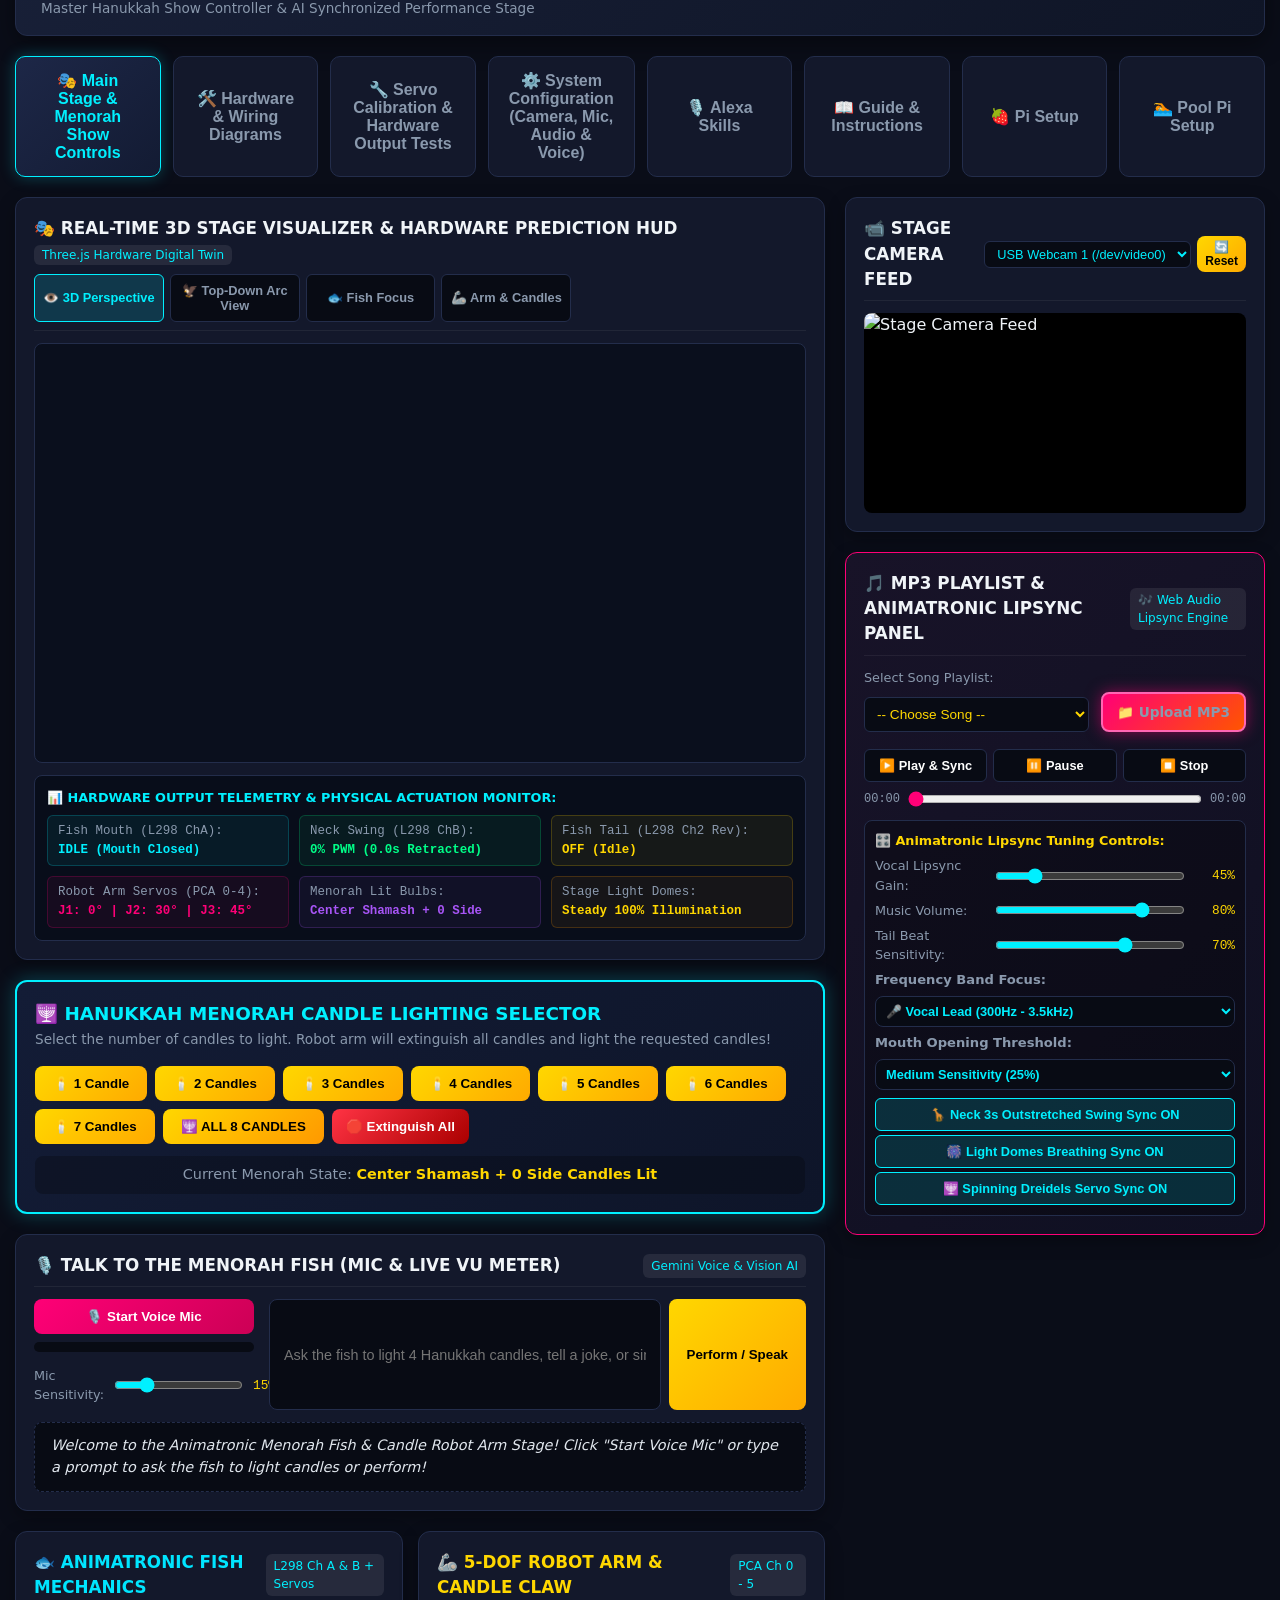
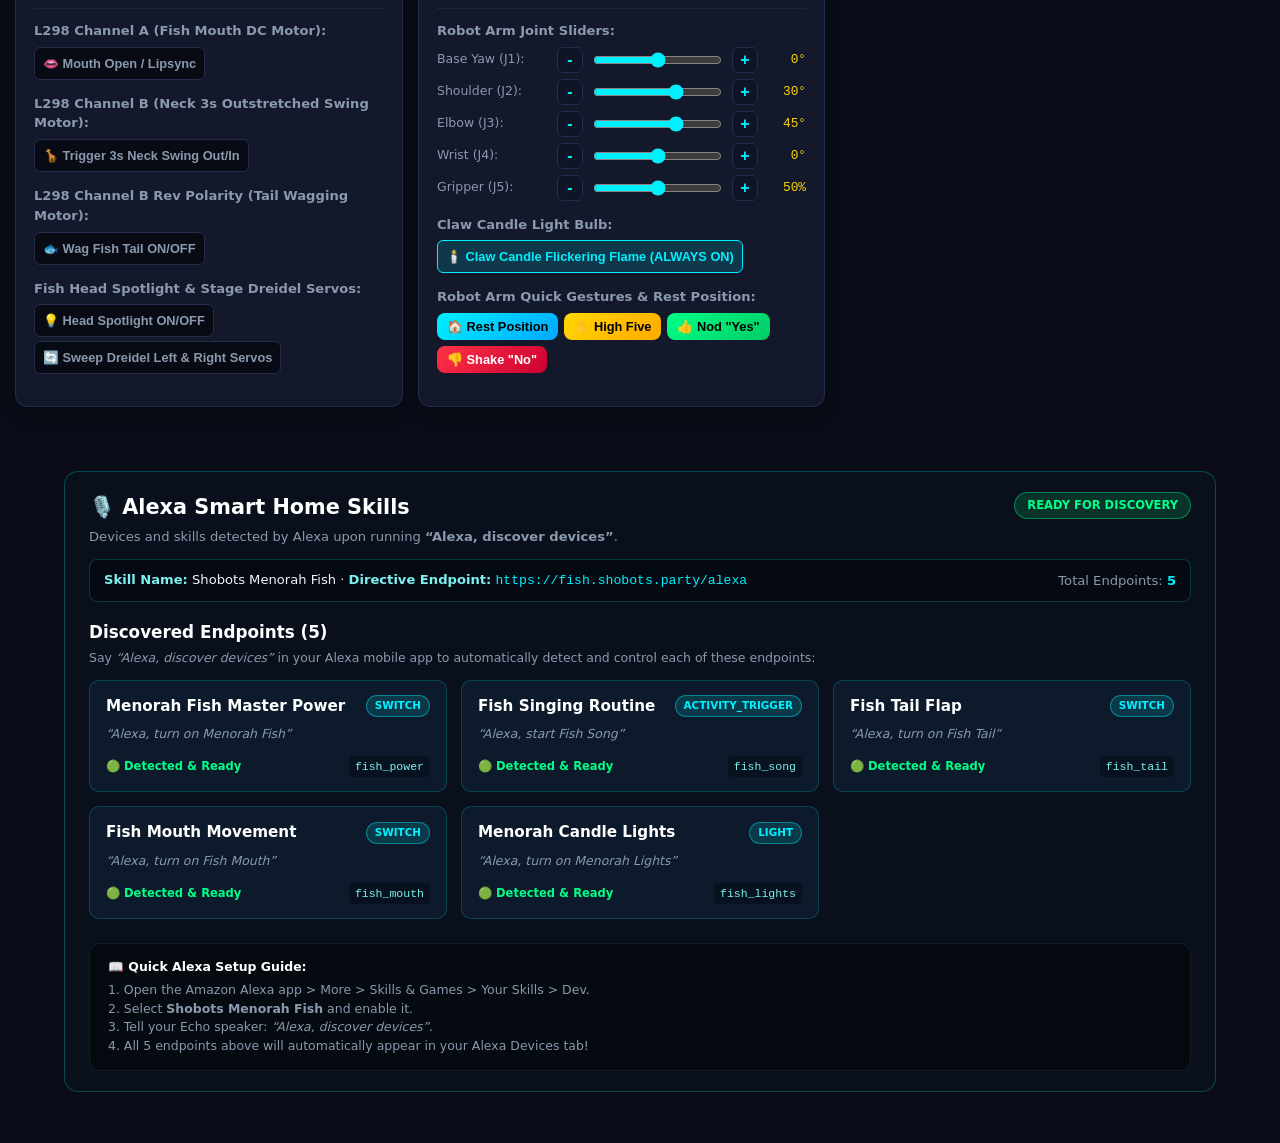
==== commit 2768cb88: "Add Pool GitHub repository Raspberry Pi setup guide tab" ====
--- a/static/index.html
+++ b/static/index.html
@@ -706,6 +706,200 @@
             </div>
         </div>
     </div>
+    <!-- VIEW: POOL GITHUB REPOSITORY RASPBERRY PI SETUP -->
+    <div class="tab-pane" id="tabPoolPiSetup" style="padding: 24px; max-width: 1200px; margin: 0 auto; overflow-y: auto;">
+        <div style="background: linear-gradient(135deg, rgba(8, 28, 48, 0.95), rgba(4, 16, 30, 0.95)); border: 1px solid rgba(0, 240, 255, 0.35); border-radius: 12px; padding: 24px; margin-bottom: 24px; box-shadow: 0 8px 32px rgba(0,0,0,0.5);">
+            <div style="display:flex; justify-content:space-between; align-items:flex-start; flex-wrap:wrap; gap:16px; margin-bottom:16px;">
+                <div>
+                  <h2 style="margin:0 0 8px 0; font-size:1.6rem; color:#00f0ff; display:flex; align-items:center; gap:10px;">
+                    <span>🏊</span> Lighthouse Point Pool &mdash; Brand New Raspberry Pi Setup Guide
+                  </h2>
+                  <p style="margin:0; font-size:0.88rem; color:#94a3b8; line-height:1.5;">
+                    Complete step-by-step instructions for deploying the <strong>Pentair IntelliCenter Pool &amp; Spa Controller</strong> on a brand new Raspberry Pi directly from the official GitHub repository:
+                    <a href="https://github.com/markirgang/Pool.git" target="_blank" rel="noopener" style="color:#00f0ff; text-decoration:underline; font-weight:600;">https://github.com/markirgang/Pool.git</a>
+                  </p>
+                </div>
+                <div style="display:flex; gap:8px; flex-wrap:wrap;">
+                  <a href="https://github.com/markirgang/Pool.git" target="_blank" rel="noopener" class="btn-preset primary" style="text-decoration:none; display:inline-flex; align-items:center; gap:6px; padding:8px 16px; font-weight:600; background:linear-gradient(135deg, #00f0ff, #0284c7); color:#03131e; border-radius:6px;">
+                    <span>🐙</span> GitHub Repository
+                  </a>
+                  <a href="https://pool.shobots.party" target="_blank" rel="noopener" class="btn-preset" style="text-decoration:none; display:inline-flex; align-items:center; gap:6px; padding:8px 16px; font-weight:600; background:rgba(0,240,255,0.15); color:#00f0ff; border:1px solid rgba(0,240,255,0.4); border-radius:6px;">
+                    <span>🌐</span> Live Pool App
+                  </a>
+                </div>
+            </div>
+
+            <div style="display:flex; gap:8px; flex-wrap:wrap; margin-bottom:20px;">
+                <span style="background:rgba(0, 240, 255, 0.12); color:#00f0ff; border:1px solid rgba(0, 240, 255, 0.3); padding:4px 10px; border-radius:20px; font-size:0.75rem; font-weight:600;">Repository: markirgang/Pool</span>
+                <span style="background:rgba(16, 185, 129, 0.12); color:#10b981; border:1px solid rgba(16, 185, 129, 0.3); padding:4px 10px; border-radius:20px; font-size:0.75rem; font-weight:600;">Default Port: 2490</span>
+                <span style="background:rgba(168, 85, 247, 0.12); color:#a855f7; border:1px solid rgba(168, 85, 247, 0.3); padding:4px 10px; border-radius:20px; font-size:0.75rem; font-weight:600;">Target: /home/markirgang/projects/Pool</span>
+                <span style="background:rgba(245, 158, 11, 0.12); color:#f59e0b; border:1px solid rgba(245, 158, 11, 0.3); padding:4px 10px; border-radius:20px; font-size:0.75rem; font-weight:600;">Pi 4 / Pi 5 (Bookworm 64-bit)</span>
+                <span style="background:rgba(59, 130, 246, 0.12); color:#60a5fa; border:1px solid rgba(59, 130, 246, 0.3); padding:4px 10px; border-radius:20px; font-size:0.75rem; font-weight:600;">IntelliCenter: Port 6681 (TCP)</span>
+            </div>
+
+            <!-- ONE-LINE QUICK START -->
+            <div style="background:rgba(0,0,0,0.5); border:1px solid rgba(0, 240, 255, 0.45); border-radius:8px; padding:16px; margin-bottom:24px;">
+                <div style="display:flex; justify-content:space-between; align-items:center; margin-bottom:8px;">
+                    <span style="font-weight:700; font-size:0.85rem; color:#00f0ff;">⚡ 1-Line Automated Clone &amp; Deploy for New Raspberry Pi</span>
+                    <button onclick="copyCode(this)" style="background:var(--input-bg, #1e293b); color:#fff; border:1px solid rgba(255,255,255,0.25); padding:5px 12px; border-radius:4px; font-size:0.75rem; cursor:pointer; font-weight:600;">📋 Copy 1-Line Command</button>
+                </div>
+                <pre style="margin:0; background:#040e18; color:#38bdf8; padding:12px; border-radius:6px; font-family:monospace; font-size:0.8rem; overflow-x:auto; white-space:pre-wrap;">sudo apt update && sudo apt install -y git python3 python3-pip python3-venv ffmpeg alsa-utils pipewire-bin curl jq && mkdir -p ~/projects && cd ~/projects && git clone https://github.com/markirgang/Pool.git && cd Pool && pip3 install -r requirements.txt --break-system-packages && python3 server.py --port 2490 --host 0.0.0.0</pre>
+            </div>
+
+            <!-- STEP BY STEP GUIDE -->
+            <h3 style="color:#fff; font-size:1.15rem; margin:0 0 16px 0; border-bottom:1px solid rgba(255,255,255,0.12); padding-bottom:8px;">
+                📋 Step-by-Step Instructions: Deploy Pool on a New Raspberry Pi
+            </h3>
+
+            <!-- Step 1 -->
+            <div style="background:rgba(255,255,255,0.03); border:1px solid rgba(255,255,255,0.08); border-radius:8px; padding:16px; margin-bottom:14px;">
+                <div style="display:flex; justify-content:space-between; align-items:center; margin-bottom:8px;">
+                    <div style="font-weight:700; font-size:0.92rem; color:#38bdf8;">01. Hardware Checklist &amp; Network Setup</div>
+                </div>
+                <div style="font-size:0.82rem; color:#cbd5e1; line-height:1.6;">
+                    <ul>
+                        <li><strong>Raspberry Pi:</strong> Raspberry Pi 4 Model B (2GB+) or Raspberry Pi 5.</li>
+                        <li><strong>MicroSD / SSD:</strong> 32GB+ Class 10 / A2 MicroSD card or USB 3.0 NVMe SSD.</li>
+                        <li><strong>Power Supply:</strong> Official Raspberry Pi USB-C power supply (15W for Pi 4, 27W for Pi 5).</li>
+                        <li><strong>Local Network:</strong> Cat5e/Cat6 Ethernet or 2.4/5GHz Wi-Fi (must be on the same subnet/VLAN as the Pentair IntelliCenter panel).</li>
+                        <li><strong>(Optional) Voice &amp; Vision:</strong> USB webcam/mic (eMeet Pixy / Logitech) plugged into USB 3.0 and HDMI/speaker for Iggy pool assistant.</li>
+                    </ul>
+                </div>
+            </div>
+
+            <!-- Step 2 -->
+            <div style="background:rgba(255,255,255,0.03); border:1px solid rgba(255,255,255,0.08); border-radius:8px; padding:16px; margin-bottom:14px;">
+                <div style="display:flex; justify-content:space-between; align-items:center; margin-bottom:8px;">
+                    <div style="font-weight:700; font-size:0.92rem; color:#38bdf8;">02. Flash Raspberry Pi OS (64-bit Bookworm)</div>
+                </div>
+                <p style="margin:0 0 8px 0; font-size:0.82rem; color:#94a3b8; line-height:1.5;">
+                    Download <strong>Raspberry Pi Imager</strong> from <a href="https://www.raspberrypi.com/software/" target="_blank" rel="noopener" style="color:#00f0ff;">raspberrypi.com/software</a>. Select <code>Raspberry Pi OS (64-bit)</code>. Click <strong>Edit Settings</strong> before flashing:
+                </p>
+                <ul style="margin:0; padding-left:20px; font-size:0.8rem; color:#cbd5e1; line-height:1.5;">
+                    <li>Hostname: <code>pool</code> (accessible as <code>pool.local</code>)</li>
+                    <li>User: <code>markirgang</code> and set your preferred password</li>
+                    <li>Configure Wi-Fi SSID and password</li>
+                    <li>Check <strong>Enable SSH</strong> (password authentication)</li>
+                </ul>
+            </div>
+
+            <!-- Step 3 -->
+            <div style="background:rgba(255,255,255,0.03); border:1px solid rgba(255,255,255,0.08); border-radius:8px; padding:16px; margin-bottom:14px;">
+                <div style="display:flex; justify-content:space-between; align-items:center; margin-bottom:8px;">
+                    <div style="font-weight:700; font-size:0.92rem; color:#38bdf8;">03. First Boot &amp; SSH Connection</div>
+                    <button onclick="copyCode(this)" style="background:var(--input-bg, #1e293b); color:#fff; border:1px solid rgba(255,255,255,0.25); padding:4px 10px; border-radius:4px; font-size:0.75rem; cursor:pointer;">📋 Copy</button>
+                </div>
+                <p style="margin:0 0 8px 0; font-size:0.82rem; color:#94a3b8;">Insert the flashed card into the Pi, connect power, and SSH from your computer terminal:</p>
+                <pre style="margin:0; background:#040e18; color:#a5f3fc; padding:10px; border-radius:6px; font-family:monospace; font-size:0.8rem; overflow-x:auto;">ssh markirgang@pool.local</pre>
+            </div>
+
+            <!-- Step 4 -->
+            <div style="background:rgba(255,255,255,0.03); border:1px solid rgba(255,255,255,0.08); border-radius:8px; padding:16px; margin-bottom:14px;">
+                <div style="display:flex; justify-content:space-between; align-items:center; margin-bottom:8px;">
+                    <div style="font-weight:700; font-size:0.92rem; color:#38bdf8;">04. Update OS &amp; Install System Packages</div>
+                    <button onclick="copyCode(this)" style="background:var(--input-bg, #1e293b); color:#fff; border:1px solid rgba(255,255,255,0.25); padding:4px 10px; border-radius:4px; font-size:0.75rem; cursor:pointer;">📋 Copy</button>
+                </div>
+                <p style="margin:0 0 8px 0; font-size:0.82rem; color:#94a3b8;">Install required media codecs, ALSA, PipeWire audio, and Python development tools:</p>
+                <pre style="margin:0; background:#040e18; color:#a5f3fc; padding:10px; border-radius:6px; font-family:monospace; font-size:0.8rem; overflow-x:auto; white-space:pre-wrap;">sudo apt update && sudo apt upgrade -y && sudo apt install -y git python3 python3-pip python3-venv ffmpeg alsa-utils pipewire-bin curl jq avahi-daemon && sudo usermod -aG audio,video $USER</pre>
+            </div>
+
+            <!-- Step 5 -->
+            <div style="background:rgba(255,255,255,0.03); border:1px solid rgba(255,255,255,0.08); border-radius:8px; padding:16px; margin-bottom:14px;">
+                <div style="display:flex; justify-content:space-between; align-items:center; margin-bottom:8px;">
+                    <div style="font-weight:700; font-size:0.92rem; color:#38bdf8;">05. Clone the Pool GitHub Repository</div>
+                    <button onclick="copyCode(this)" style="background:var(--input-bg, #1e293b); color:#fff; border:1px solid rgba(255,255,255,0.25); padding:4px 10px; border-radius:4px; font-size:0.75rem; cursor:pointer;">📋 Copy</button>
+                </div>
+                <p style="margin:0 0 8px 0; font-size:0.82rem; color:#94a3b8;">Clone the repository directly from GitHub into <code>~/projects/Pool</code>:</p>
+                <pre style="margin:0; background:#040e18; color:#a5f3fc; padding:10px; border-radius:6px; font-family:monospace; font-size:0.8rem; overflow-x:auto; white-space:pre-wrap;">mkdir -p ~/projects && cd ~/projects && git clone https://github.com/markirgang/Pool.git && cd Pool</pre>
+            </div>
+
+            <!-- Step 6 -->
+            <div style="background:rgba(255,255,255,0.03); border:1px solid rgba(255,255,255,0.08); border-radius:8px; padding:16px; margin-bottom:14px;">
+                <div style="display:flex; justify-content:space-between; align-items:center; margin-bottom:8px;">
+                    <div style="font-weight:700; font-size:0.92rem; color:#38bdf8;">06. Install Python Dependencies</div>
+                    <button onclick="copyCode(this)" style="background:var(--input-bg, #1e293b); color:#fff; border:1px solid rgba(255,255,255,0.25); padding:4px 10px; border-radius:4px; font-size:0.75rem; cursor:pointer;">📋 Copy</button>
+                </div>
+                <p style="margin:0 0 8px 0; font-size:0.82rem; color:#94a3b8;">Install pyintellicenter, Google GenAI, gTTS, and OpenCV dependencies:</p>
+                <pre style="margin:0; background:#040e18; color:#a5f3fc; padding:10px; border-radius:6px; font-family:monospace; font-size:0.8rem; overflow-x:auto; white-space:pre-wrap;">pip3 install -r requirements.txt --break-system-packages</pre>
+            </div>
+
+            <!-- Step 7 -->
+            <div style="background:rgba(255,255,255,0.03); border:1px solid rgba(255,255,255,0.08); border-radius:8px; padding:16px; margin-bottom:14px;">
+                <div style="display:flex; justify-content:space-between; align-items:center; margin-bottom:8px;">
+                    <div style="font-weight:700; font-size:0.92rem; color:#38bdf8;">07. Configure Pentair IntelliCenter Connection</div>
+                </div>
+                <p style="margin:0 0 8px 0; font-size:0.82rem; color:#94a3b8;">The server will automatically discover your IntelliCenter panel via UDP broadcast. To manually set a static IP address, edit <code>config.json</code>:</p>
+                <pre style="margin:0; background:#040e18; color:#a5f3fc; padding:10px; border-radius:6px; font-family:monospace; font-size:0.75rem; overflow-x:auto;">{
+  "intellicenter": {
+    "host": "192.168.1.50",
+    "port": 6681,
+    "transport": "tcp",
+    "discovery": true
+  }
+}</pre>
+            </div>
+
+            <!-- Step 8 -->
+            <div style="background:rgba(255,255,255,0.03); border:1px solid rgba(255,255,255,0.08); border-radius:8px; padding:16px; margin-bottom:14px;">
+                <div style="display:flex; justify-content:space-between; align-items:center; margin-bottom:8px;">
+                    <div style="font-weight:700; font-size:0.92rem; color:#38bdf8;">08. Test Run the Pool Application</div>
+                    <button onclick="copyCode(this)" style="background:var(--input-bg, #1e293b); color:#fff; border:1px solid rgba(255,255,255,0.25); padding:4px 10px; border-radius:4px; font-size:0.75rem; cursor:pointer;">📋 Copy</button>
+                </div>
+                <p style="margin:0 0 8px 0; font-size:0.82rem; color:#94a3b8;">Start the server directly from the command line:</p>
+                <pre style="margin:0; background:#040e18; color:#a5f3fc; padding:10px; border-radius:6px; font-family:monospace; font-size:0.8rem; overflow-x:auto;">python3 server.py --port 2490 --host 0.0.0.0</pre>
+                <p style="margin:8px 0 0 0; font-size:0.82rem; color:#10b981;">Open in your browser: <code>http://pool.local:2490</code> or <code>http://&lt;your-pi-ip&gt;:2490</code></p>
+            </div>
+
+            <!-- Step 9 -->
+            <div style="background:rgba(255,255,255,0.03); border:1px solid rgba(255,255,255,0.08); border-radius:8px; padding:16px; margin-bottom:14px;">
+                <div style="display:flex; justify-content:space-between; align-items:center; margin-bottom:8px;">
+                    <div style="font-weight:700; font-size:0.92rem; color:#38bdf8;">09. Create Systemd Service for 24/7 Autostart on Boot</div>
+                    <button onclick="copyCode(this)" style="background:var(--input-bg, #1e293b); color:#fff; border:1px solid rgba(255,255,255,0.25); padding:4px 10px; border-radius:4px; font-size:0.75rem; cursor:pointer;">📋 Copy Service</button>
+                </div>
+                <p style="margin:0 0 8px 0; font-size:0.82rem; color:#94a3b8;">Install the systemd unit file so the pool server runs automatically in the background:</p>
+                <pre style="margin:0; background:#040e18; color:#a5f3fc; padding:10px; border-radius:6px; font-family:monospace; font-size:0.75rem; overflow-x:auto; white-space:pre-wrap;">sudo tee /etc/systemd/system/pool.service &gt; /dev/null &lt;&lt; 'EOF'
+[Unit]
+Description=Lighthouse Point Pool IntelliCenter Controller
+After=network-online.target sound.target
+Wants=network-online.target
+
+[Service]
+Type=simple
+User=markirgang
+WorkingDirectory=/home/markirgang/projects/Pool
+ExecStart=/usr/bin/python3 server.py --port 2490 --host 0.0.0.0
+Restart=always
+RestartSec=5
+Environment=PORT=2490
+
+[Install]
+WantedBy=multi-user.target
+EOF
+
+sudo systemctl daemon-reload && sudo systemctl enable --now pool.service</pre>
+            </div>
+
+            <!-- Step 10 -->
+            <div style="background:rgba(255,255,255,0.03); border:1px solid rgba(255,255,255,0.08); border-radius:8px; padding:16px;">
+                <div style="display:flex; justify-content:space-between; align-items:center; margin-bottom:8px;">
+                    <div style="font-weight:700; font-size:0.92rem; color:#38bdf8;">10. Useful Management &amp; Troubleshooting Commands</div>
+                    <button onclick="copyCode(this)" style="background:var(--input-bg, #1e293b); color:#fff; border:1px solid rgba(255,255,255,0.25); padding:4px 10px; border-radius:4px; font-size:0.75rem; cursor:pointer;">📋 Copy</button>
+                </div>
+                <pre style="margin:0; background:#040e18; color:#a5f3fc; padding:10px; border-radius:6px; font-family:monospace; font-size:0.78rem; overflow-x:auto; white-space:pre-wrap;"># Check running status
+sudo systemctl status pool.service
+
+# View live service logs
+journalctl -u pool.service -f
+
+# Restart server after code updates
+sudo systemctl restart pool.service
+
+# Pull latest updates from GitHub
+cd ~/projects/Pool && git pull origin main && sudo systemctl restart pool.service</pre>
+            </div>
+        </div>
+    </div>
+
 
     <script src="/lib/three.min.js"></script>
     <script src="/lib/OrbitControls.js"></script>
@@ -763,6 +957,7 @@
             <button class="nav-tab-btn" id="tabBtnAlexa" data-tab="tabAlexa" onclick="switchTab('tabAlexa')">🎙️ Alexa Skills</button>
             <button class="nav-tab-btn" id="tabBtnInstructions" data-tab="tabInstructions" onclick="switchTab('tabInstructions')">📖 Guide & Instructions</button>
                     <button class="nav-tab-btn" id="tabBtnPiSetup" data-tab="tabPiSetup" onclick="switchTab('tabPiSetup')">🍓 Pi Setup</button>
+                    <button class="nav-tab-btn" id="tabBtnPoolPiSetup" data-tab="tabPoolPiSetup" onclick="switchTab('tabPoolPiSetup')">🏊 Pool Pi Setup</button>
         </nav>
 
         <!-- Tab 1: Main Stage & Show Controls Pane -->
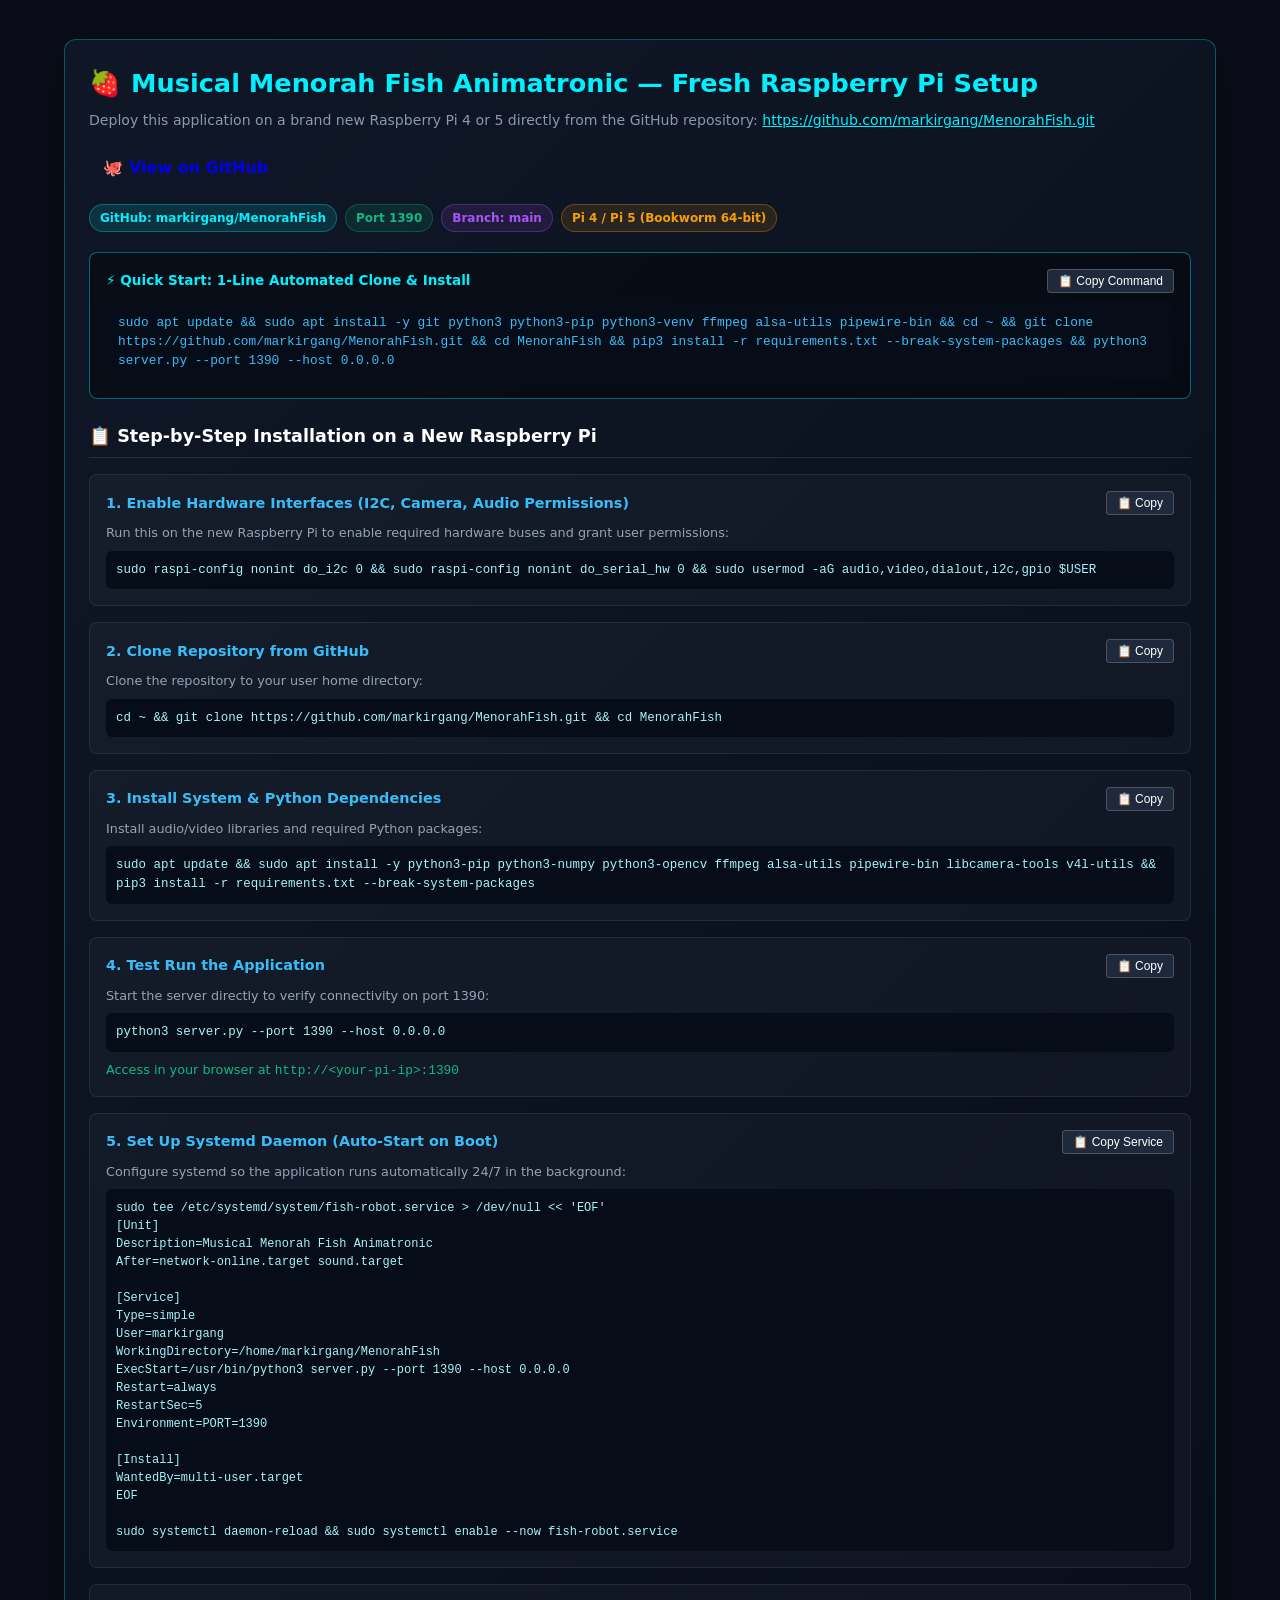
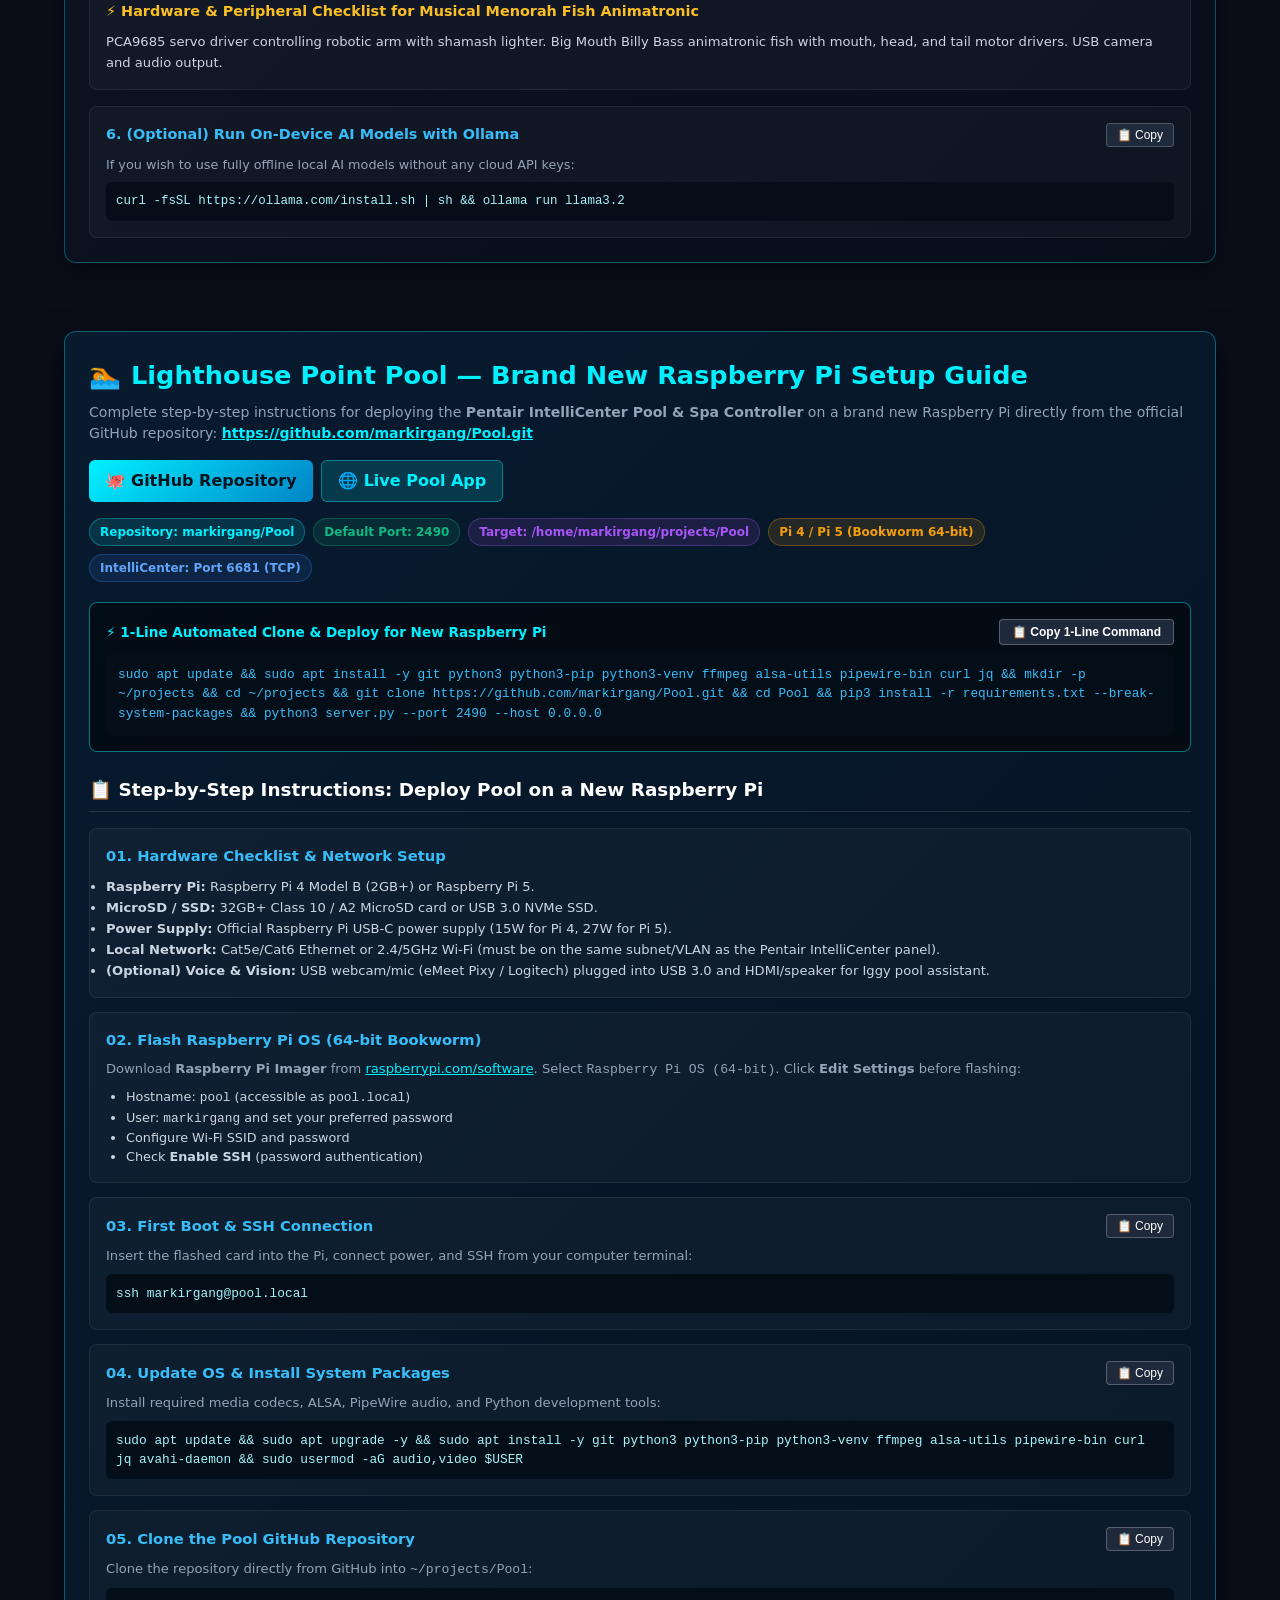
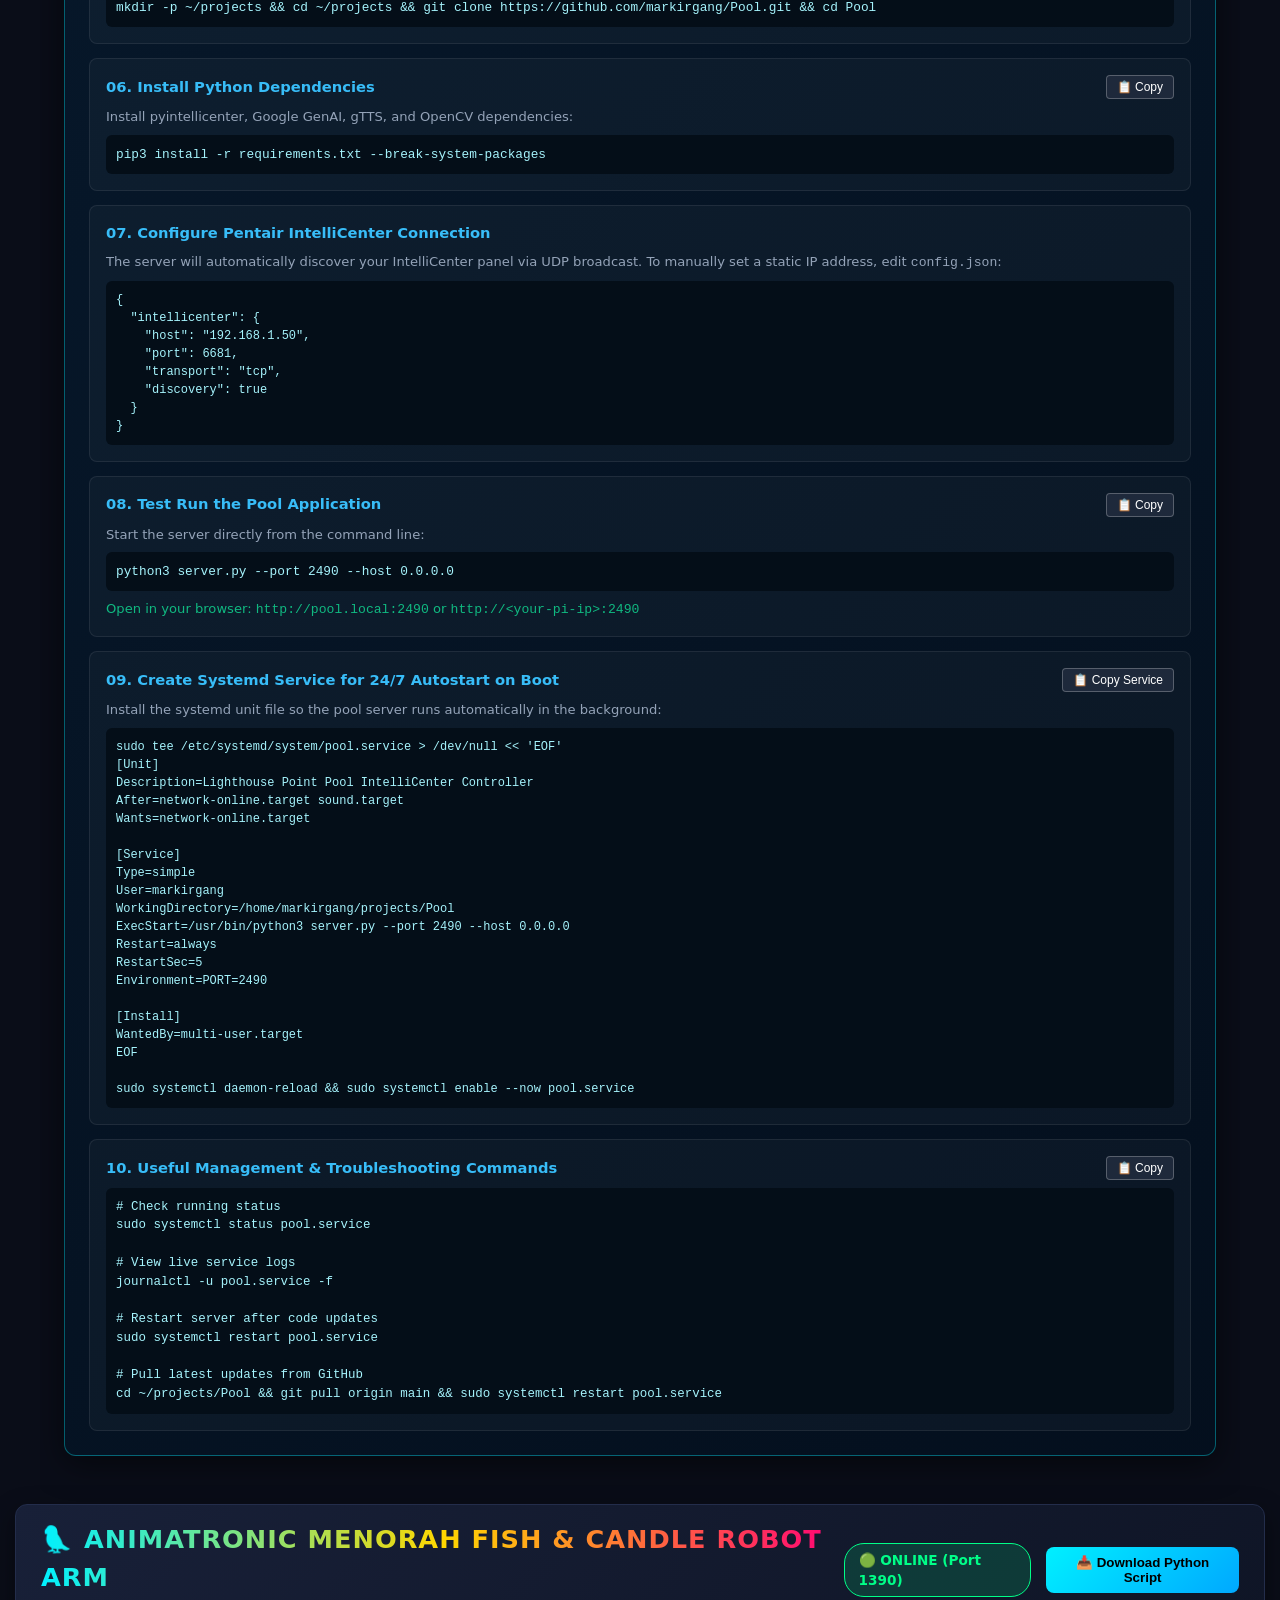
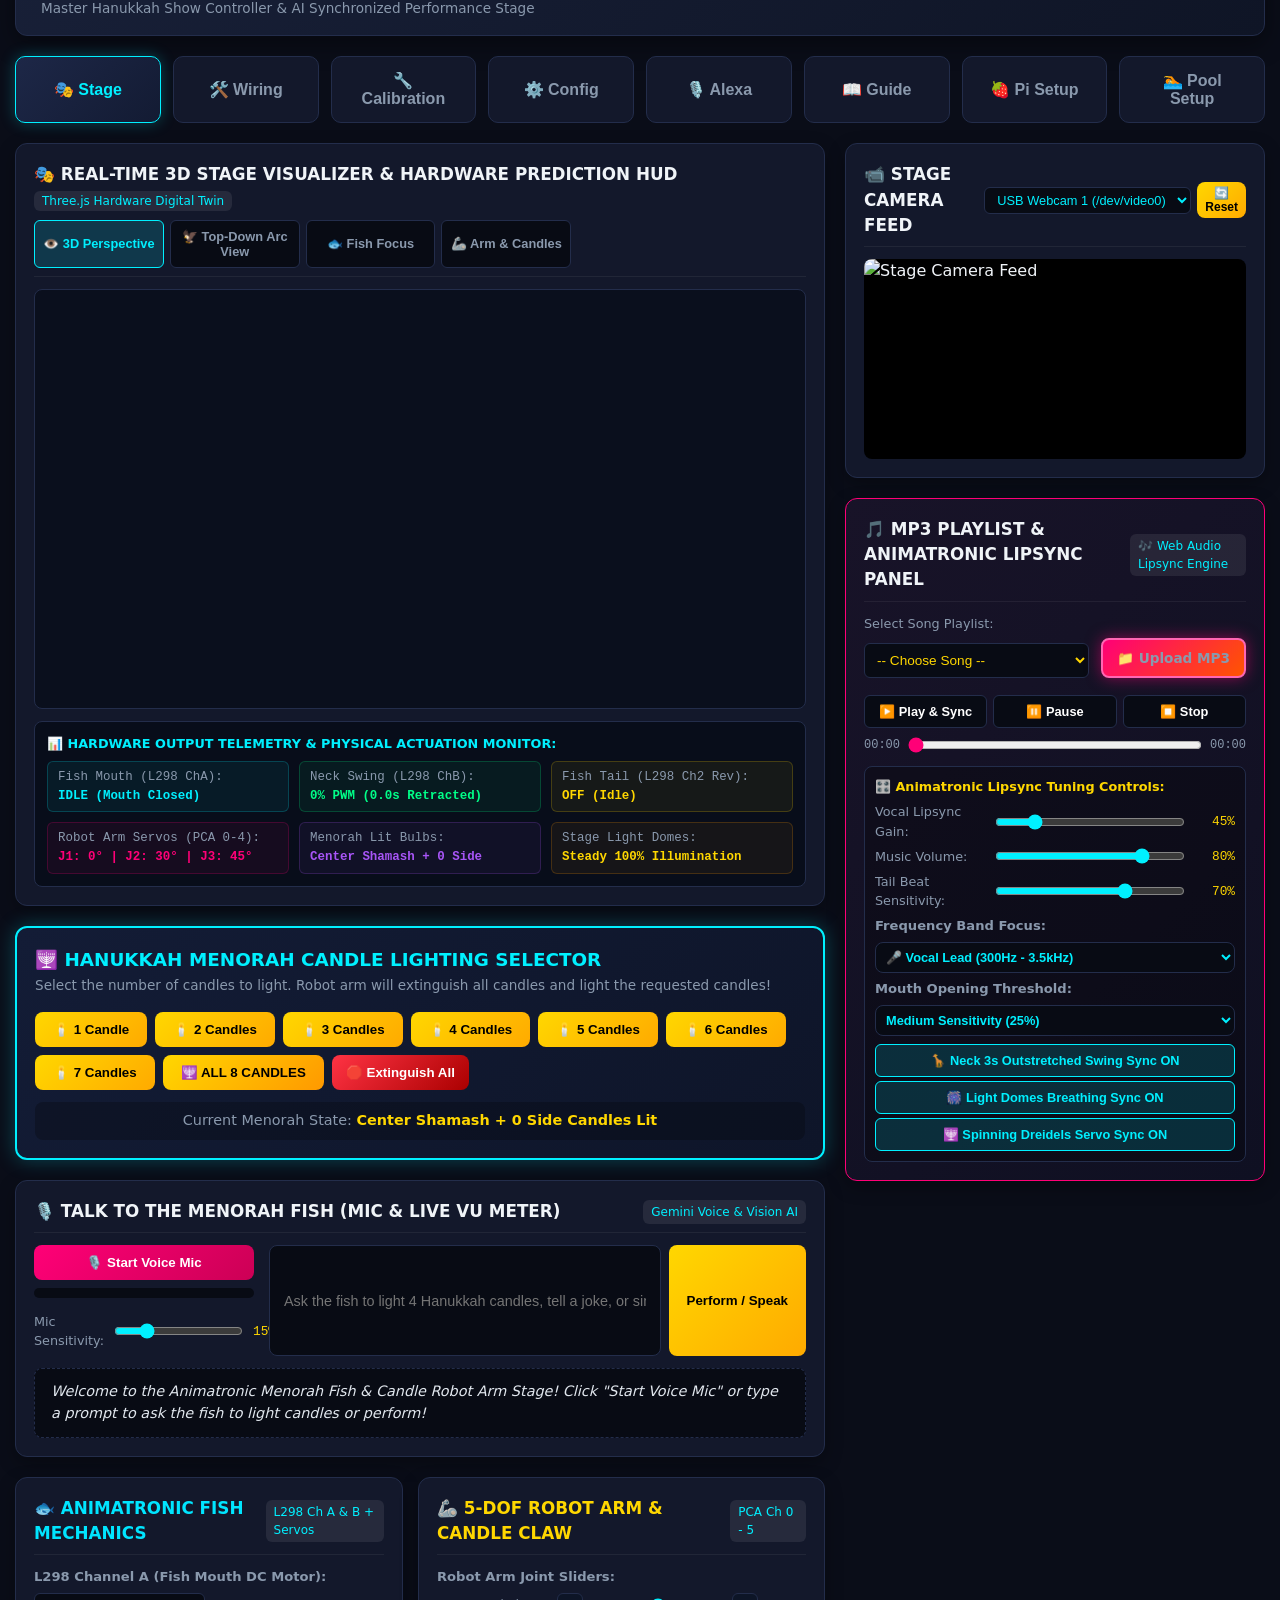
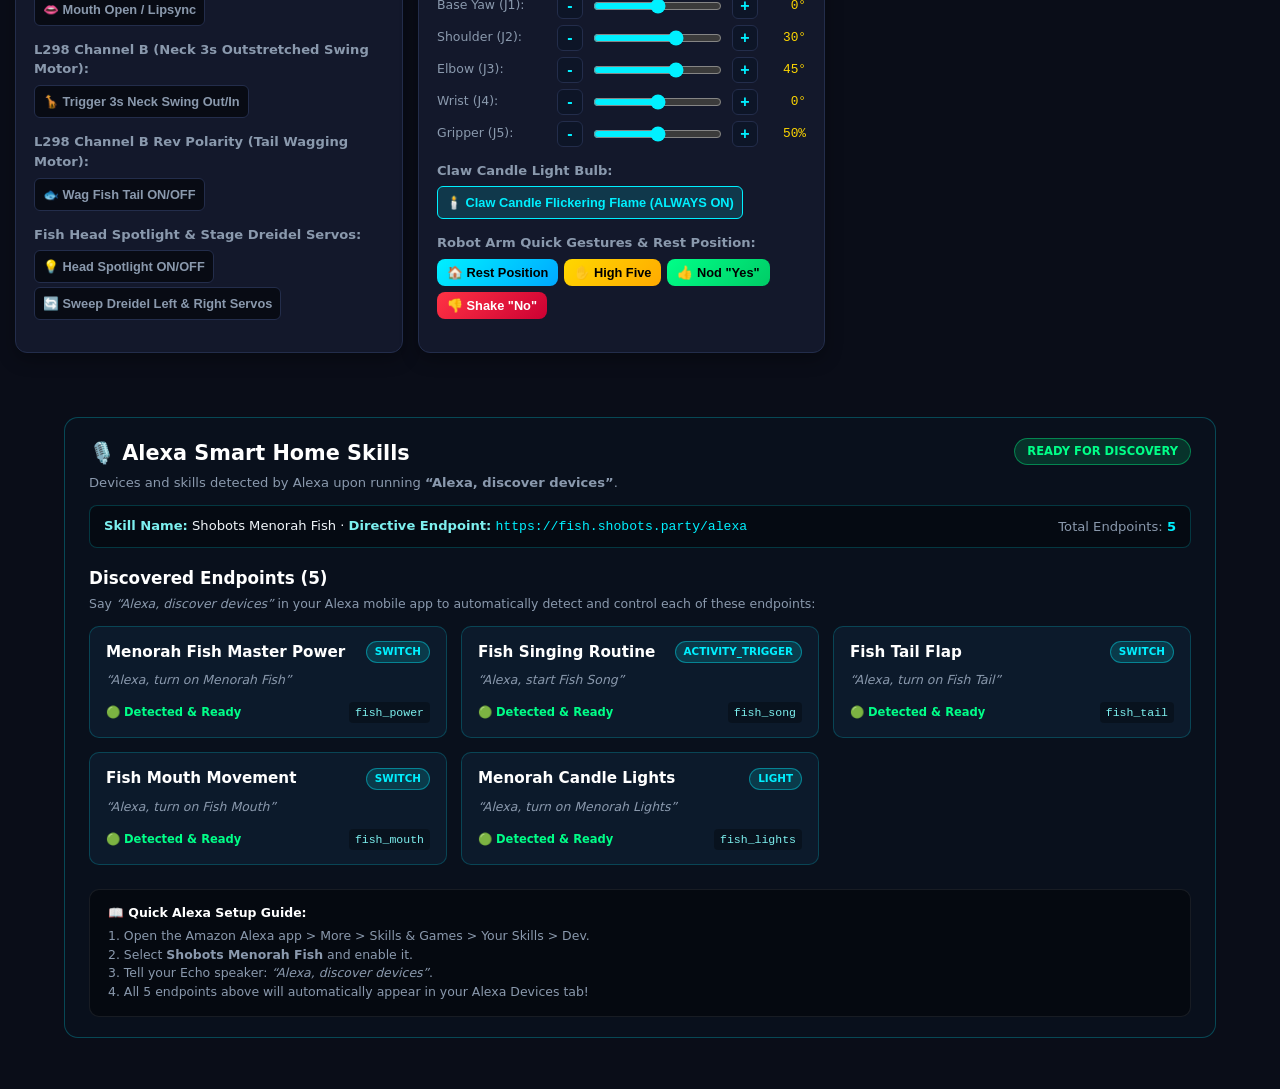
==== commit a3eba594: "Make top menu tabs narrower and compact to fit all screens without blocking view" ====
--- a/static/index.html
+++ b/static/index.html
@@ -950,14 +950,14 @@
 
         <!-- Navigation Tab Bar -->
         <nav class="nav-tabs-bar">
-            <button class="nav-tab-btn active" id="tabBtnStage" data-tab="tabStage" onclick="switchTab('tabStage')">🎭 Main Stage & Menorah Show Controls</button>
-            <button class="nav-tab-btn" id="tabBtnWiring" data-tab="tabWiring" onclick="switchTab('tabWiring')">🛠️ Hardware & Wiring Diagrams</button>
-            <button class="nav-tab-btn" id="tabBtnCalib" data-tab="tabCalib" onclick="switchTab('tabCalib')">🔧 Servo Calibration & Hardware Output Tests</button>
-            <button class="nav-tab-btn" id="tabBtnConfig" data-tab="tabConfig" onclick="switchTab('tabConfig')">⚙️ System Configuration (Camera, Mic, Audio & Voice)</button>
-            <button class="nav-tab-btn" id="tabBtnAlexa" data-tab="tabAlexa" onclick="switchTab('tabAlexa')">🎙️ Alexa Skills</button>
-            <button class="nav-tab-btn" id="tabBtnInstructions" data-tab="tabInstructions" onclick="switchTab('tabInstructions')">📖 Guide & Instructions</button>
+            <button class="nav-tab-btn active" id="tabBtnStage" data-tab="tabStage" onclick="switchTab('tabStage')">🎭 Stage</button>
+            <button class="nav-tab-btn" id="tabBtnWiring" data-tab="tabWiring" onclick="switchTab('tabWiring')">🛠️ Wiring</button>
+            <button class="nav-tab-btn" id="tabBtnCalib" data-tab="tabCalib" onclick="switchTab('tabCalib')">🔧 Calibration</button>
+            <button class="nav-tab-btn" id="tabBtnConfig" data-tab="tabConfig" onclick="switchTab('tabConfig')">⚙️ Config</button>
+            <button class="nav-tab-btn" id="tabBtnAlexa" data-tab="tabAlexa" onclick="switchTab('tabAlexa')">🎙️ Alexa</button>
+            <button class="nav-tab-btn" id="tabBtnInstructions" data-tab="tabInstructions" onclick="switchTab('tabInstructions')">📖 Guide</button>
                     <button class="nav-tab-btn" id="tabBtnPiSetup" data-tab="tabPiSetup" onclick="switchTab('tabPiSetup')">🍓 Pi Setup</button>
-                    <button class="nav-tab-btn" id="tabBtnPoolPiSetup" data-tab="tabPoolPiSetup" onclick="switchTab('tabPoolPiSetup')">🏊 Pool Pi Setup</button>
+                    <button class="nav-tab-btn" id="tabBtnPoolPiSetup" data-tab="tabPoolPiSetup" onclick="switchTab('tabPoolPiSetup')">🏊 Pool Setup</button>
         </nav>
 
         <!-- Tab 1: Main Stage & Show Controls Pane -->
